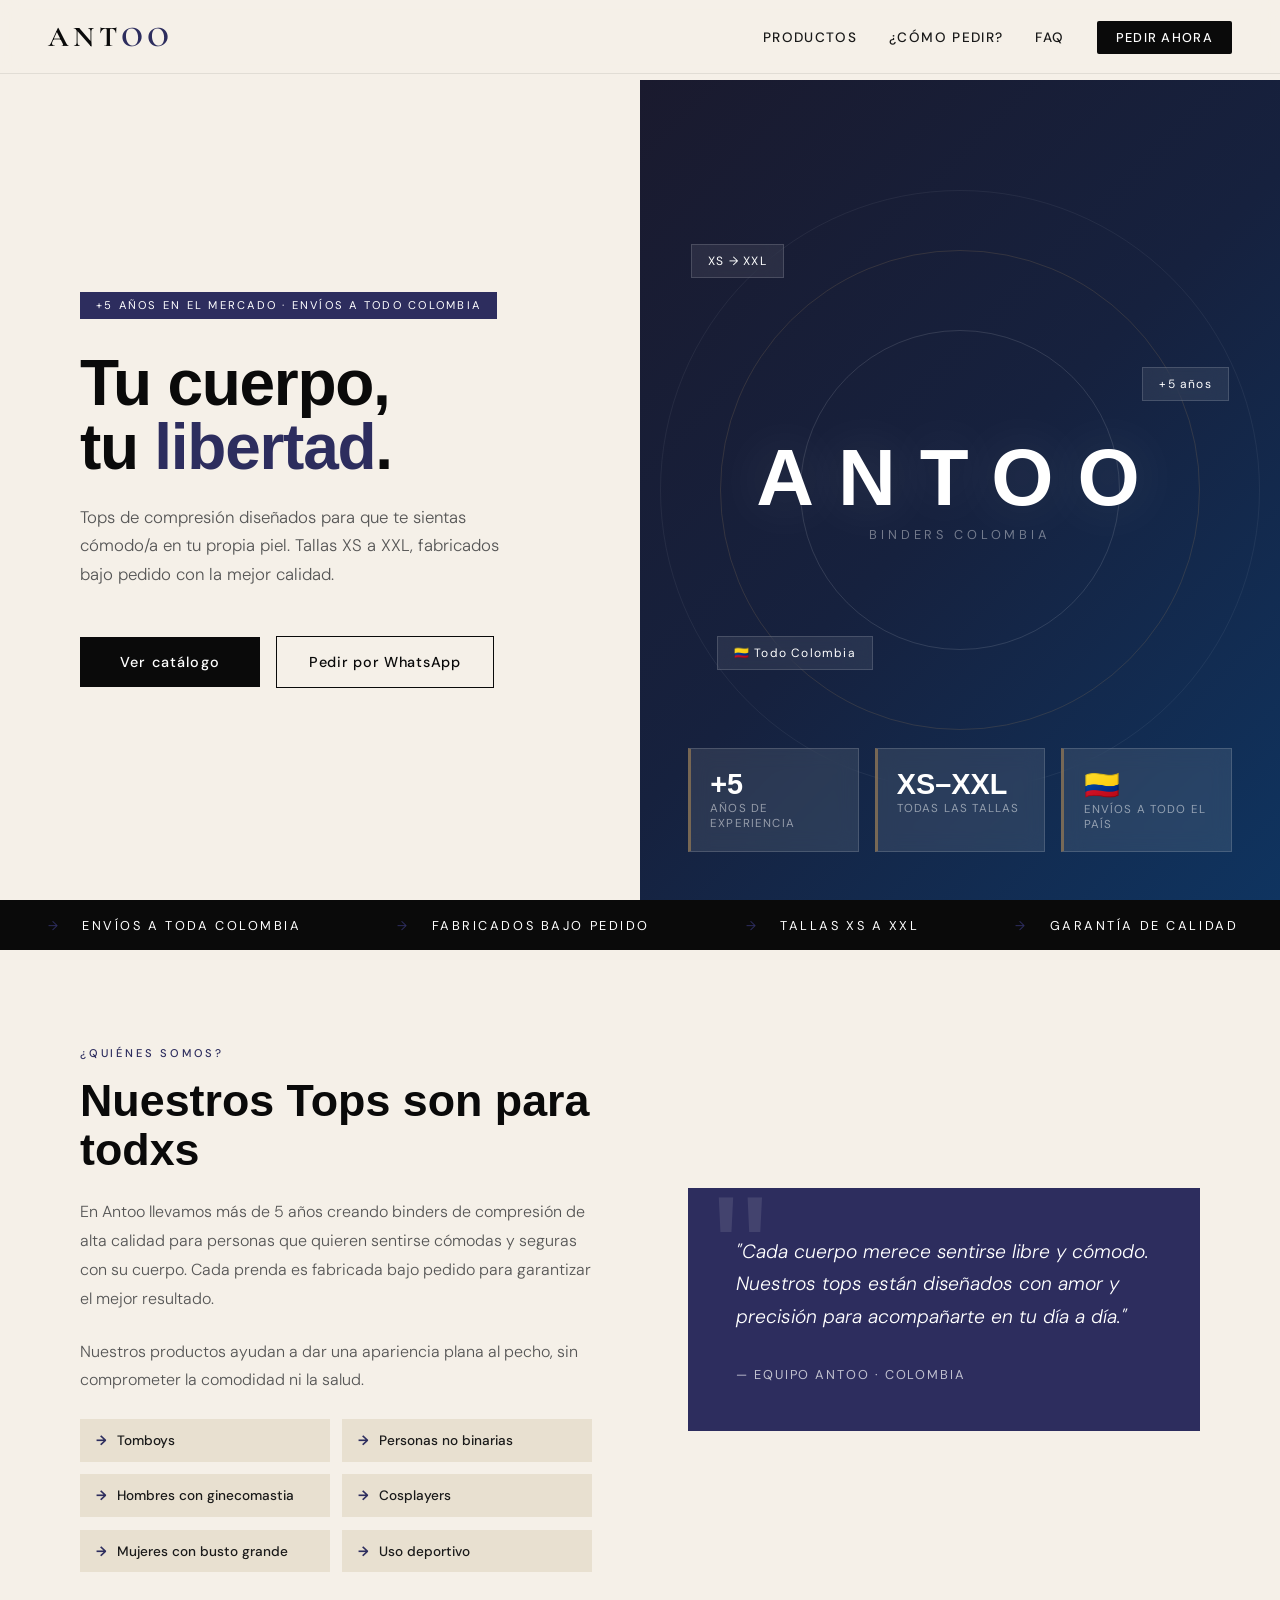
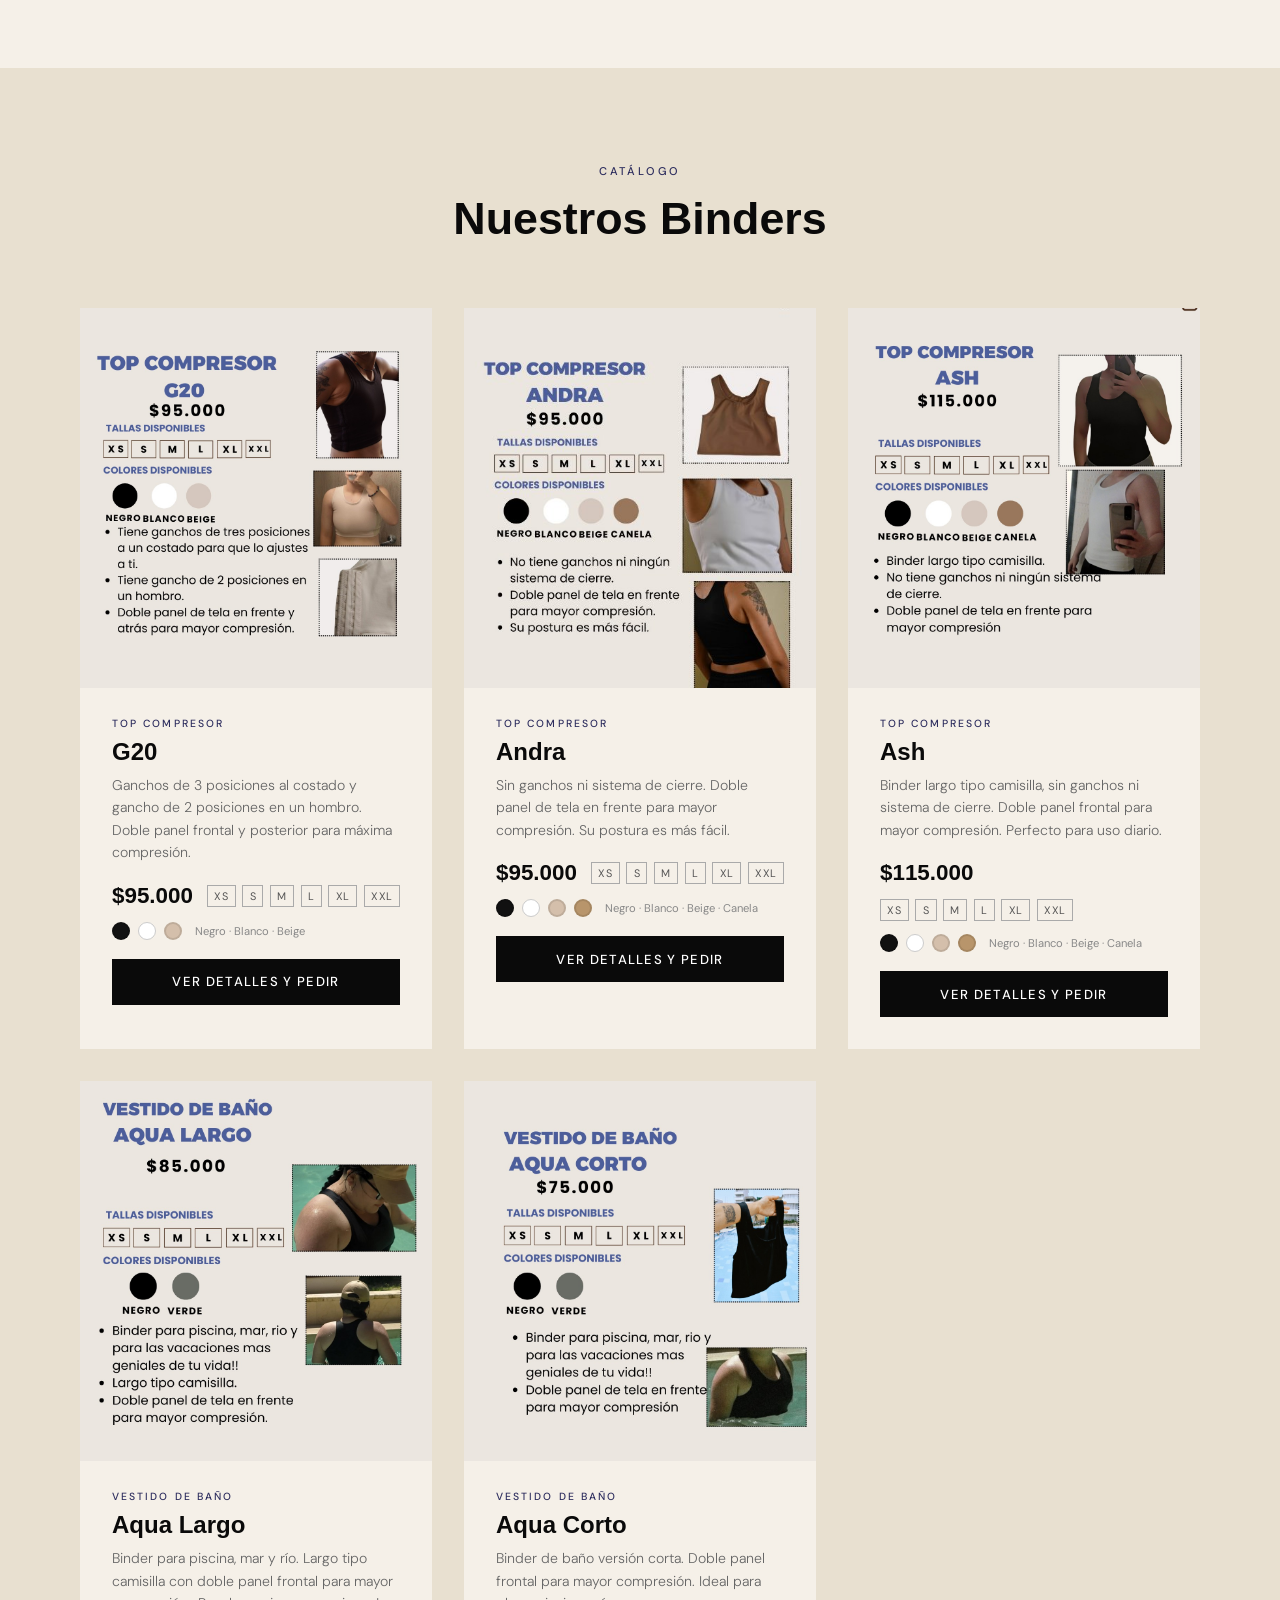
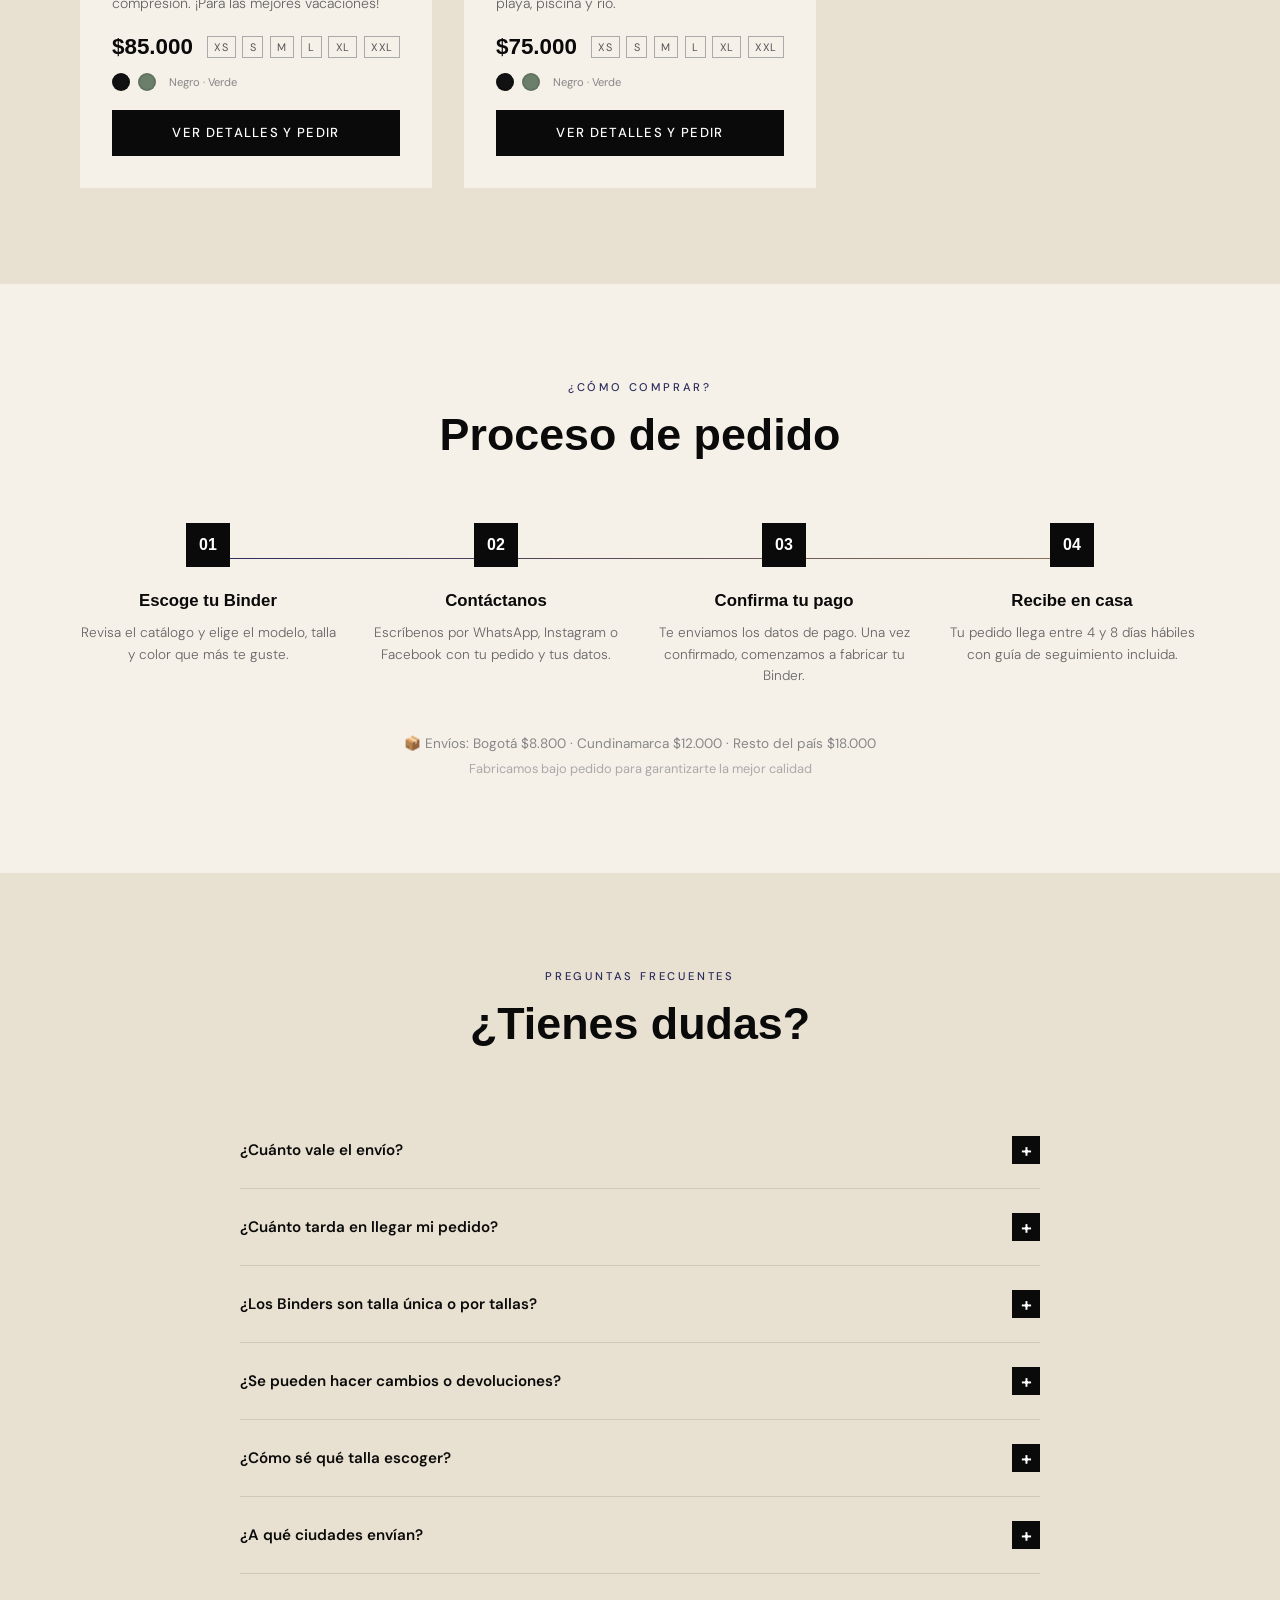
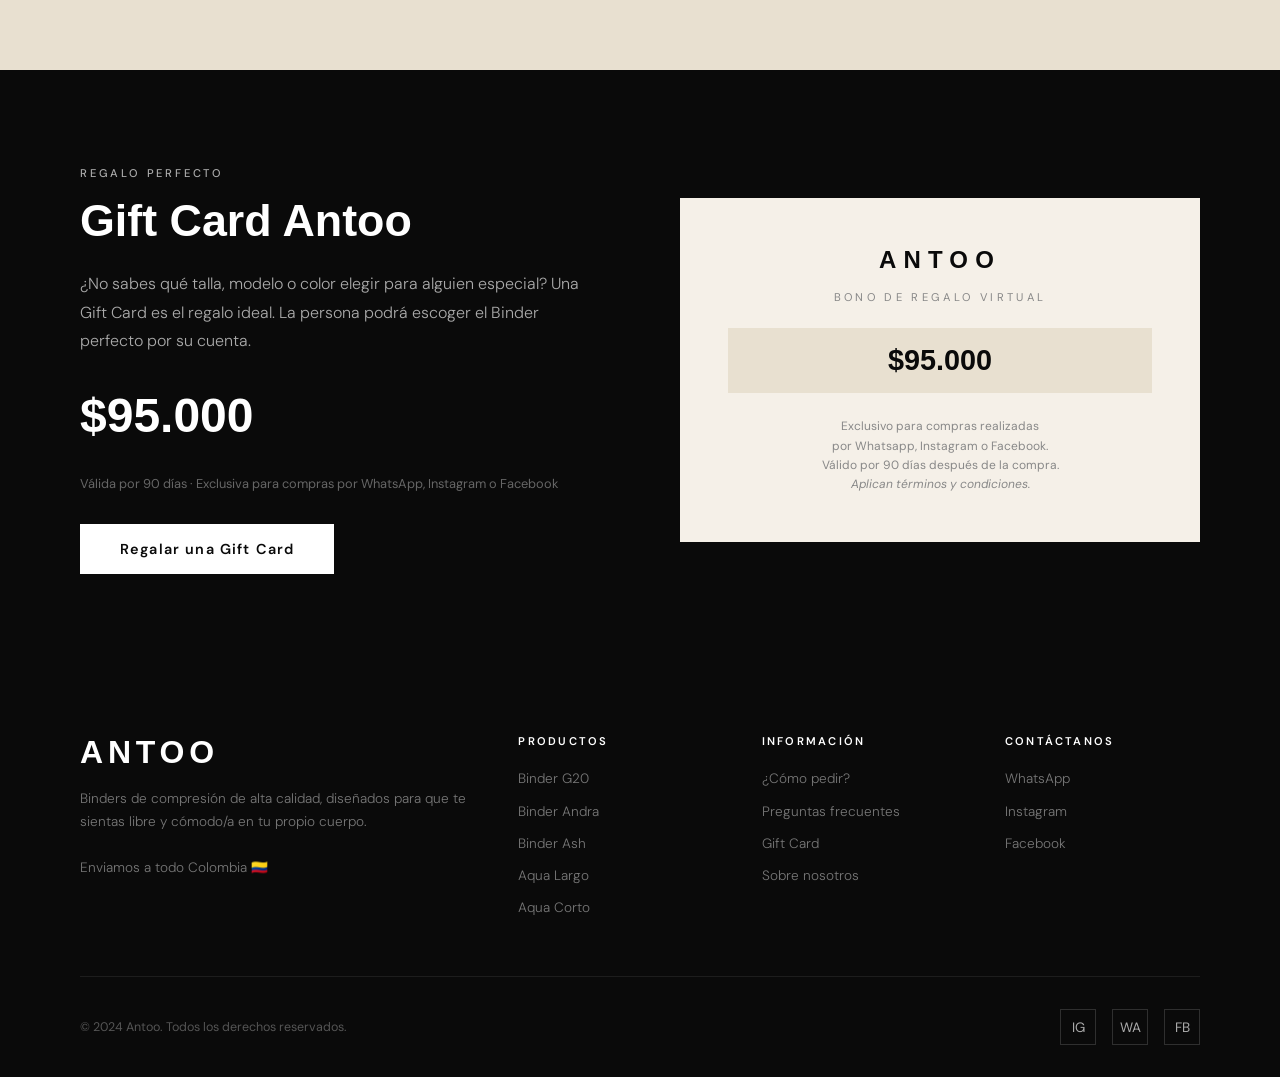
==== index.html @ a031db3e "Landing Antoo" ====
<!DOCTYPE html>
<html lang="es">
<head>
<meta charset="UTF-8">
<meta name="viewport" content="width=device-width, initial-scale=1.0">
<title>ANTOO — Binders Colombia</title>
<link href="https://fonts.googleapis.com/css2?family=Cormorant+Garamond:wght@400;600;700&family=DM+Sans:wght@300;400;500&display=swap" rel="stylesheet">
<style>
  :root {
    --black: #0a0a0a;
    --cream: #f5f0e8;
    --warm: #e8e0d0;
    --accent: #2d2d5e;
    --accent2: #8b7355;
    --white: #ffffff;
    --text: #1a1a1a;
  }
  * { margin: 0; padding: 0; box-sizing: border-box; }
  body {
    font-family: 'DM Sans', sans-serif;
    background: var(--cream);
    color: var(--text);
    overflow-x: hidden;
  }

  /* NAV */
  nav {
    position: fixed; top: 0; left: 0; right: 0;
    z-index: 100;
    display: flex; align-items: center; justify-content: space-between;
    padding: 1.2rem 3rem;
    background: rgba(245,240,232,0.92);
    backdrop-filter: blur(10px);
    border-bottom: 1px solid rgba(0,0,0,0.08);
  }
  .logo {
    font-family: 'Cormorant Garamond', serif;
    font-weight: 800;
    font-size: 1.8rem;
    letter-spacing: 0.15em;
    color: var(--black);
    text-decoration: none;
  }
  .logo span { color: var(--accent); }
  .nav-links { display: flex; gap: 2rem; list-style: none; }
  .nav-links a {
    font-size: 0.85rem;
    letter-spacing: 0.1em;
    text-transform: uppercase;
    color: var(--text);
    text-decoration: none;
    font-weight: 500;
    transition: color 0.2s;
  }
  .nav-links a:hover { color: var(--accent); }
  .nav-cta {
    background: var(--black);
    color: white !important;
    padding: 0.5rem 1.2rem;
    border-radius: 2px;
    font-size: 0.8rem !important;
    letter-spacing: 0.12em;
  }
  .nav-cta:hover { background: var(--accent) !important; color: white !important; }

  /* HERO */
  .hero {
    min-height: 100vh;
    display: grid;
    grid-template-columns: 1fr 1fr;
    padding-top: 80px;
    position: relative;
    overflow: hidden;
  }
  .hero-left {
    display: flex;
    flex-direction: column;
    justify-content: center;
    padding: 5rem 4rem 5rem 5rem;
  }
  .hero-badge {
    display: inline-block;
    background: var(--accent);
    color: white;
    font-size: 0.7rem;
    letter-spacing: 0.2em;
    text-transform: uppercase;
    padding: 0.4rem 1rem;
    margin-bottom: 2rem;
    width: fit-content;
  }
  .hero-title {
    font-family: 'Syne', sans-serif;
    font-size: clamp(3rem, 5vw, 5.5rem);
    font-weight: 800;
    line-height: 1;
    letter-spacing: -0.02em;
    margin-bottom: 1.5rem;
    color: var(--black);
  }
  .hero-title em { font-style: normal; color: var(--accent); }
  .hero-subtitle {
    font-size: 1.05rem;
    color: #555;
    line-height: 1.7;
    max-width: 420px;
    margin-bottom: 3rem;
    font-weight: 300;
  }
  .hero-actions { display: flex; gap: 1rem; align-items: center; flex-wrap: wrap; }
  .btn-primary {
    background: var(--black);
    color: white;
    padding: 1rem 2.5rem;
    font-family: 'DM Sans', sans-serif;
    font-size: 0.9rem;
    font-weight: 500;
    letter-spacing: 0.08em;
    border: none;
    cursor: pointer;
    text-decoration: none;
    display: inline-block;
    transition: background 0.25s, transform 0.15s;
  }
  .btn-primary:hover { background: var(--accent); transform: translateY(-2px); }
  .btn-outline {
    border: 1.5px solid var(--black);
    color: var(--black);
    padding: 1rem 2rem;
    font-size: 0.9rem;
    font-weight: 500;
    letter-spacing: 0.05em;
    text-decoration: none;
    display: inline-block;
    transition: all 0.25s;
  }
  .btn-outline:hover { background: var(--black); color: white; }








  /* TICKER */
  .ticker {
    background: var(--black);
    padding: 0.9rem 0;
    overflow: hidden;
    white-space: nowrap;
  }
  .ticker-track {
    display: inline-flex;
    animation: ticker 20s linear infinite;
  }
  .ticker-item {
    color: white;
    font-size: 0.8rem;
    letter-spacing: 0.2em;
    text-transform: uppercase;
    padding: 0 3rem;
  }
  .ticker-item span { color: var(--accent); margin-right: 1rem; }
  @keyframes ticker {
    from { transform: translateX(0); }
    to { transform: translateX(-50%); }
  }

  /* ABOUT */
  .about {
    padding: 6rem 5rem;
    display: grid;
    grid-template-columns: 1fr 1fr;
    gap: 6rem;
    align-items: center;
  }
  .section-label {
    font-size: 0.7rem;
    letter-spacing: 0.25em;
    text-transform: uppercase;
    color: var(--accent);
    margin-bottom: 1rem;
    font-weight: 500;
  }
  .section-title {
    font-family: 'Syne', sans-serif;
    font-size: clamp(2rem, 3.5vw, 3rem);
    font-weight: 800;
    line-height: 1.1;
    margin-bottom: 1.5rem;
    color: var(--black);
  }
  .about-text {
    font-size: 1rem;
    color: #555;
    line-height: 1.8;
    margin-bottom: 1.5rem;
    font-weight: 300;
  }
  .audience-grid {
    display: grid;
    grid-template-columns: 1fr 1fr;
    gap: 0.8rem;
  }
  .audience-tag {
    display: flex;
    align-items: center;
    gap: 0.6rem;
    padding: 0.8rem 1rem;
    background: var(--warm);
    font-size: 0.85rem;
    color: var(--text);
    font-weight: 500;
  }
  .audience-tag::before {
    content: '→';
    color: var(--accent);
    font-weight: 700;
  }
  .about-visual {
    position: relative;
  }
  .about-card {
    background: var(--accent);
    color: white;
    padding: 3rem;
    position: relative;
    overflow: hidden;
  }
  .about-card::before {
    content: '"';
    position: absolute;
    top: -1rem;
    left: 1.5rem;
    font-family: 'Syne', sans-serif;
    font-size: 10rem;
    opacity: 0.1;
    line-height: 1;
  }
  .about-card p {
    font-size: 1.2rem;
    line-height: 1.7;
    font-weight: 300;
    font-style: italic;
    position: relative;
    z-index: 1;
  }
  .about-card .card-footer {
    margin-top: 2rem;
    font-size: 0.8rem;
    letter-spacing: 0.15em;
    text-transform: uppercase;
    opacity: 0.7;
    font-style: normal;
  }

  /* PRODUCTS */
  .products {
    padding: 6rem 5rem;
    background: var(--warm);
  }
  .products-header {
    text-align: center;
    margin-bottom: 4rem;
  }
  .products-grid {
    display: grid;
    grid-template-columns: repeat(auto-fit, minmax(320px, 1fr));
    gap: 2rem;
  }
  .product-card {
    background: var(--cream);
    position: relative;
    overflow: hidden;
    transition: transform 0.3s, box-shadow 0.3s;
    cursor: pointer;
  }
  .product-card:hover {
    transform: translateY(-6px);
    box-shadow: 0 20px 40px rgba(0,0,0,0.12);
  }
  .product-img-wrap {
    height: 380px;
    overflow: hidden;
    background: #e8e0d0;
  }
  .product-img-wrap img {
    width: 100%;
    height: 100%;
    object-fit: cover;
    transition: transform 0.5s;
  }
  .product-card:hover .product-img-wrap img { transform: scale(1.05); }
  .product-info { padding: 1.8rem 2rem 2rem; }
  .product-tag {
    font-size: 0.65rem;
    letter-spacing: 0.2em;
    text-transform: uppercase;
    color: var(--accent);
    font-weight: 500;
    margin-bottom: 0.5rem;
  }
  .product-name {
    font-family: 'Syne', sans-serif;
    font-size: 1.5rem;
    font-weight: 800;
    color: var(--black);
    margin-bottom: 0.5rem;
  }
  .product-desc {
    font-size: 0.88rem;
    color: #666;
    line-height: 1.6;
    margin-bottom: 1.2rem;
    font-weight: 300;
  }
  .product-footer {
    display: flex;
    align-items: center;
    justify-content: space-between;
    flex-wrap: wrap;
    gap: 0.8rem;
  }
  .product-price {
    font-family: 'Syne', sans-serif;
    font-size: 1.4rem;
    font-weight: 700;
    color: var(--black);
  }
  .product-sizes { display: flex; gap: 0.4rem; flex-wrap: wrap; }
  .size-chip {
    font-size: 0.68rem;
    border: 1px solid #aaa;
    padding: 0.2rem 0.4rem;
    color: #555;
    letter-spacing: 0.05em;
  }
  .product-colors { display: flex; gap: 0.5rem; margin-top: 0.8rem; align-items: center; }
  .color-dot {
    width: 18px;
    height: 18px;
    border-radius: 50%;
    border: 2px solid rgba(0,0,0,0.1);
  }
  .color-label { font-size: 0.7rem; color: #888; margin-left: 0.3rem; }
  .product-cta {
    width: 100%;
    margin-top: 1.2rem;
    background: var(--black);
    color: white;
    padding: 0.9rem;
    font-size: 0.82rem;
    letter-spacing: 0.1em;
    text-transform: uppercase;
    border: none;
    cursor: pointer;
    font-family: 'DM Sans', sans-serif;
    text-align: center;
    text-decoration: none;
    display: block;
    transition: background 0.2s;
    font-weight: 500;
  }
  .product-cta:hover { background: var(--accent); }

  /* MODAL */
  .modal-overlay {
    display: none;
    position: fixed; inset: 0;
    background: rgba(0,0,0,0.6);
    z-index: 200;
    align-items: center;
    justify-content: center;
    padding: 2rem;
  }
  .modal-overlay.active { display: flex; }
  .modal {
    background: var(--cream);
    max-width: 600px;
    width: 100%;
    max-height: 90vh;
    overflow-y: auto;
    position: relative;
    animation: modalIn 0.3s ease;
  }
  @keyframes modalIn {
    from { transform: translateY(30px); opacity: 0; }
    to { transform: translateY(0); opacity: 1; }
  }
  .modal-close {
    position: absolute; top: 1.2rem; right: 1.5rem;
    font-size: 1.5rem; cursor: pointer;
    color: #888; background: none; border: none;
    z-index: 10;
  }
  .modal-img { width: 100%; height: 320px; object-fit: cover; }
  .modal-body { padding: 2rem 2.5rem 2.5rem; }
  .modal-title { font-family: 'Syne', sans-serif; font-size: 2rem; font-weight: 800; margin-bottom: 0.3rem; }
  .modal-price { font-family: 'Syne', sans-serif; font-size: 1.6rem; font-weight: 700; color: var(--accent); margin-bottom: 1.5rem; }
  .modal-features { list-style: none; margin-bottom: 1.5rem; }
  .modal-features li { padding: 0.5rem 0; border-bottom: 1px solid rgba(0,0,0,0.06); font-size: 0.92rem; color: #555; display: flex; gap: 0.5rem; }
  .modal-features li::before { content: '✓'; color: var(--accent); font-weight: 700; }
  .modal-section-label { font-size: 0.7rem; letter-spacing: 0.2em; text-transform: uppercase; color: #888; margin-bottom: 0.8rem; margin-top: 1.5rem; font-weight: 500; }
  .modal-sizes { display: flex; gap: 0.5rem; flex-wrap: wrap; margin-bottom: 1rem; }
  .modal-size {
    border: 1.5px solid #ccc;
    padding: 0.5rem 0.8rem;
    font-size: 0.8rem;
    cursor: pointer;
    transition: all 0.15s;
    font-weight: 500;
  }
  .modal-size.selected { border-color: var(--black); background: var(--black); color: white; }
  .modal-colors-wrap { display: flex; gap: 0.8rem; flex-wrap: wrap; margin-bottom: 1.5rem; }
  .modal-color {
    display: flex; align-items: center; gap: 0.5rem;
    border: 1.5px solid transparent;
    padding: 0.4rem 0.8rem 0.4rem 0.4rem;
    cursor: pointer;
    font-size: 0.8rem;
    font-weight: 500;
    transition: border-color 0.15s;
  }
  .modal-color.selected { border-color: var(--black); }
  .modal-color-dot { width: 20px; height: 20px; border-radius: 50%; border: 1px solid rgba(0,0,0,0.15); }
  .whatsapp-btn {
    display: flex;
    align-items: center;
    justify-content: center;
    gap: 0.8rem;
    width: 100%;
    background: #25D366;
    color: white;
    padding: 1rem;
    font-size: 0.95rem;
    font-weight: 600;
    letter-spacing: 0.05em;
    border: none;
    cursor: pointer;
    text-decoration: none;
    transition: background 0.2s, transform 0.15s;
    margin-top: 1rem;
  }
  .whatsapp-btn:hover { background: #128C7E; transform: translateY(-2px); }
  .whatsapp-icon { width: 22px; height: 22px; fill: white; }

  /* HOW IT WORKS */
  .how {
    padding: 6rem 5rem;
  }
  .how-header { text-align: center; margin-bottom: 4rem; }
  .steps-grid {
    display: grid;
    grid-template-columns: repeat(4, 1fr);
    gap: 2rem;
    position: relative;
  }
  .steps-grid::before {
    content: '';
    position: absolute;
    top: 2.2rem;
    left: 12%;
    right: 12%;
    height: 1px;
    background: linear-gradient(to right, var(--accent), var(--accent2));
    z-index: 0;
  }
  .step {
    text-align: center;
    position: relative;
    z-index: 1;
  }
  .step-num {
    width: 44px;
    height: 44px;
    background: var(--black);
    color: white;
    font-family: 'Syne', sans-serif;
    font-weight: 800;
    font-size: 1rem;
    display: flex;
    align-items: center;
    justify-content: center;
    margin: 0 auto 1.5rem;
  }
  .step-title {
    font-family: 'Syne', sans-serif;
    font-size: 1.05rem;
    font-weight: 700;
    margin-bottom: 0.7rem;
    color: var(--black);
  }
  .step-desc { font-size: 0.85rem; color: #666; line-height: 1.6; font-weight: 300; }

  /* FAQ */
  .faq {
    padding: 6rem 5rem;
    background: var(--warm);
  }
  .faq-header { text-align: center; margin-bottom: 4rem; }
  .faq-grid { max-width: 800px; margin: 0 auto; }
  .faq-item {
    border-bottom: 1px solid rgba(0,0,0,0.1);
    overflow: hidden;
  }
  .faq-question {
    display: flex;
    justify-content: space-between;
    align-items: center;
    padding: 1.5rem 0;
    cursor: pointer;
    font-weight: 600;
    font-size: 0.95rem;
    color: var(--black);
    gap: 1rem;
    user-select: none;
  }
  .faq-icon {
    width: 28px;
    height: 28px;
    background: var(--black);
    color: white;
    display: flex;
    align-items: center;
    justify-content: center;
    font-size: 1.2rem;
    flex-shrink: 0;
    transition: background 0.2s;
    line-height: 1;
  }
  .faq-item.open .faq-icon { background: var(--accent); }
  .faq-answer {
    font-size: 0.88rem;
    color: #666;
    line-height: 1.8;
    max-height: 0;
    overflow: hidden;
    transition: max-height 0.4s ease, padding 0.3s;
    font-weight: 300;
  }
  .faq-item.open .faq-answer { max-height: 300px; padding-bottom: 1.5rem; }

  /* GIFT CARD */
  .giftcard {
    padding: 6rem 5rem;
    display: grid;
    grid-template-columns: 1fr 1fr;
    gap: 5rem;
    align-items: center;
    background: var(--black);
    color: white;
  }
  .giftcard .section-label { color: #aaa; }
  .giftcard .section-title { color: white; }
  .giftcard-text { font-size: 1rem; color: #aaa; line-height: 1.8; margin-bottom: 2rem; font-weight: 300; }
  .giftcard-price {
    font-family: 'Syne', sans-serif;
    font-size: 3rem;
    font-weight: 800;
    color: white;
    margin-bottom: 2rem;
  }
  .btn-light {
    display: inline-block;
    background: white;
    color: var(--black);
    padding: 1rem 2.5rem;
    font-size: 0.9rem;
    font-weight: 600;
    letter-spacing: 0.08em;
    text-decoration: none;
    transition: background 0.2s, color 0.2s;
  }
  .btn-light:hover { background: var(--accent); color: white; }
  .giftcard-card-visual {
    background: var(--cream);
    padding: 3rem;
    text-align: center;
    position: relative;
  }
  .giftcard-logo {
    font-family: 'Syne', sans-serif;
    font-size: 1.5rem;
    font-weight: 800;
    letter-spacing: 0.3em;
    color: var(--black);
    margin-bottom: 1rem;
  }
  .giftcard-title { font-size: 0.7rem; letter-spacing: 0.3em; text-transform: uppercase; color: #888; margin-bottom: 1.5rem; }
  .giftcard-amount {
    background: var(--warm);
    padding: 1rem;
    font-family: 'Syne', sans-serif;
    font-size: 1.8rem;
    font-weight: 700;
    color: var(--black);
    margin-bottom: 1.5rem;
  }
  .giftcard-note { font-size: 0.75rem; color: #888; line-height: 1.6; }

  /* FOOTER */
  footer {
    background: var(--black);
    color: #aaa;
    padding: 4rem 5rem 2rem;
  }
  .footer-grid {
    display: grid;
    grid-template-columns: 2fr 1fr 1fr 1fr;
    gap: 3rem;
    margin-bottom: 3rem;
  }
  .footer-logo {
    font-family: 'Syne', sans-serif;
    font-size: 2rem;
    font-weight: 800;
    letter-spacing: 0.15em;
    color: white;
    margin-bottom: 1rem;
    display: block;
  }
  .footer-tagline { font-size: 0.85rem; color: #777; line-height: 1.7; font-weight: 300; }
  .footer-col-title {
    font-size: 0.7rem;
    letter-spacing: 0.2em;
    text-transform: uppercase;
    color: white;
    margin-bottom: 1.2rem;
    font-weight: 600;
  }
  .footer-links { list-style: none; }
  .footer-links li { margin-bottom: 0.7rem; }
  .footer-links a { color: #777; text-decoration: none; font-size: 0.85rem; transition: color 0.2s; font-weight: 300; }
  .footer-links a:hover { color: white; }
  .footer-bottom {
    border-top: 1px solid rgba(255,255,255,0.08);
    padding-top: 2rem;
    display: flex;
    justify-content: space-between;
    align-items: center;
    flex-wrap: wrap;
    gap: 1rem;
  }
  .footer-bottom p { font-size: 0.78rem; color: #555; }
  .social-links { display: flex; gap: 1rem; }
  .social-links a {
    width: 36px; height: 36px;
    border: 1px solid rgba(255,255,255,0.15);
    display: flex; align-items: center; justify-content: center;
    color: #aaa;
    text-decoration: none;
    font-size: 0.85rem;
    transition: all 0.2s;
  }
  .social-links a:hover { border-color: white; color: white; }

  /* SCROLL ANIMATIONS */
  .fade-up {
    opacity: 0;
    transform: translateY(30px);
    transition: opacity 0.6s ease, transform 0.6s ease;
  }
  .fade-up.visible { opacity: 1; transform: translateY(0); }

  /* RESPONSIVE */
  @media (max-width: 900px) {
    nav { padding: 1rem 1.5rem; }
    .nav-links { display: none; }
    .hero { grid-template-columns: 1fr; min-height: auto; }
    .hero-left { padding: 6rem 2rem 3rem; }
    .hero-right { height: 50vh; }
    .about, .giftcard { grid-template-columns: 1fr; padding: 4rem 2rem; gap: 3rem; }
    .products { padding: 4rem 2rem; }
    .products-grid { grid-template-columns: 1fr; }
    .how { padding: 4rem 2rem; }
    .steps-grid { grid-template-columns: 1fr 1fr; }
    .steps-grid::before { display: none; }
    .faq { padding: 4rem 2rem; }
    .footer-grid { grid-template-columns: 1fr 1fr; }
  }

  /* HERO ABSTRACT */
  .hero-right {
    position: relative;
    background: linear-gradient(135deg, #1a1a2e 0%, #16213e 50%, #0f3460 100%);
    overflow: hidden;
    display: flex;
    flex-direction: column;
    justify-content: center;
    align-items: center;
  }
  .hero-abstract {
    position: relative;
    width: 100%;
    height: 100%;
    min-height: 500px;
    display: flex;
    align-items: center;
    justify-content: center;
  }
  .abstract-ring {
    position: absolute;
    border-radius: 50%;
    border: 1px solid rgba(255,255,255,0.12);
    animation: rotate 20s linear infinite;
  }
  .ring-1 { width: 320px; height: 320px; animation-duration: 25s; }
  .ring-2 { width: 480px; height: 480px; animation-duration: 35s; animation-direction: reverse; border-color: rgba(139,115,85,0.25); }
  .ring-3 { width: 600px; height: 600px; animation-duration: 50s; border-color: rgba(255,255,255,0.06); }
  @keyframes rotate {
    from { transform: rotate(0deg); }
    to { transform: rotate(360deg); }
  }
  .abstract-center {
    position: relative;
    z-index: 2;
    text-align: center;
  }
  .abstract-label {
    font-family: 'Syne', sans-serif;
    font-size: 5rem;
    font-weight: 800;
    letter-spacing: 0.3em;
    color: white;
    line-height: 1;
    text-shadow: 0 0 60px rgba(255,255,255,0.15);
  }
  .abstract-sub {
    font-size: 0.8rem;
    letter-spacing: 0.3em;
    text-transform: uppercase;
    color: rgba(255,255,255,0.4);
    margin-top: 0.5rem;
  }
  .floating-tag {
    position: absolute;
    background: rgba(255,255,255,0.08);
    backdrop-filter: blur(10px);
    border: 1px solid rgba(255,255,255,0.15);
    color: white;
    font-size: 0.75rem;
    letter-spacing: 0.1em;
    padding: 0.5rem 1rem;
    z-index: 3;
    animation: float 4s ease-in-out infinite;
  }
  .tag-1 { top: 20%; left: 8%; animation-delay: 0s; }
  .tag-2 { top: 35%; right: 8%; animation-delay: 1.5s; }
  .tag-3 { bottom: 28%; left: 12%; animation-delay: 0.8s; }
  @keyframes float {
    0%, 100% { transform: translateY(0px); }
    50% { transform: translateY(-8px); }
  }
  .hero-stats {
    position: absolute;
    bottom: 3rem;
    left: 3rem;
    right: 3rem;
    display: grid;
    grid-template-columns: repeat(3, 1fr);
    gap: 1rem;
    z-index: 4;
  }
  .stat-card {
    background: rgba(245,240,232,0.1);
    backdrop-filter: blur(10px);
    border: 1px solid rgba(255,255,255,0.15);
    padding: 1.2rem;
    border-left: 3px solid rgba(139,115,85,0.8);
  }
  .stat-num {
    font-family: 'Syne', sans-serif;
    font-size: 1.8rem;
    font-weight: 800;
    color: white;
  }
  .stat-label { font-size: 0.72rem; color: rgba(255,255,255,0.5); text-transform: uppercase; letter-spacing: 0.1em; }

</style>
</head>
<body>

<!-- NAV -->
<nav>
  <a href="#" class="logo">ANT<span>OO</span></a>
  <ul class="nav-links">
    <li><a href="#productos">Productos</a></li>
    <li><a href="#como-funciona">¿Cómo pedir?</a></li>
    <li><a href="#faq">FAQ</a></li>
    <li><a href="https://wa.me/573222254618" class="nav-cta">Pedir ahora</a></li>
  </ul>
</nav>

<!-- HERO -->
<section class="hero">
  <div class="hero-left">
    <span class="hero-badge">+5 años en el mercado · Envíos a todo Colombia</span>
    <h1 class="hero-title">Tu cuerpo,<br>tu <em>libertad</em>.</h1>
    <p class="hero-subtitle">Tops de compresión diseñados para que te sientas cómodo/a en tu propia piel. Tallas XS a XXL, fabricados bajo pedido con la mejor calidad.</p>
    <div class="hero-actions">
      <a href="#productos" class="btn-primary">Ver catálogo</a>
      <a href="https://wa.me/573222254618?text=Hola!%20Quiero%20pedir%20un%20Binder%20Antoo" class="btn-outline">Pedir por WhatsApp</a>
    </div>
  </div>
  <div class="hero-right">
    <div class="hero-abstract">
      <div class="abstract-ring ring-1"></div>
      <div class="abstract-ring ring-2"></div>
      <div class="abstract-ring ring-3"></div>
      <div class="abstract-center">
        <div class="abstract-label">ANTOO</div>
        <div class="abstract-sub">Binders Colombia</div>
      </div>
      <div class="floating-tag tag-1">XS → XXL</div>
      <div class="floating-tag tag-2">+5 años</div>
      <div class="floating-tag tag-3">🇨🇴 Todo Colombia</div>
    </div>
    <div class="hero-stats">
      <div class="stat-card">
        <div class="stat-num">+5</div>
        <div class="stat-label">Años de experiencia</div>
      </div>
      <div class="stat-card">
        <div class="stat-num">XS–XXL</div>
        <div class="stat-label">Todas las tallas</div>
      </div>
      <div class="stat-card">
        <div class="stat-num">🇨🇴</div>
        <div class="stat-label">Envíos a todo el país</div>
      </div>
    </div>
  </div>
</section>

<!-- TICKER -->
<div class="ticker">
  <div class="ticker-track">
    <span class="ticker-item"><span>→</span> ENVÍOS A TODA COLOMBIA</span>
    <span class="ticker-item"><span>→</span> FABRICADOS BAJO PEDIDO</span>
    <span class="ticker-item"><span>→</span> TALLAS XS A XXL</span>
    <span class="ticker-item"><span>→</span> GARANTÍA DE CALIDAD</span>
    <span class="ticker-item"><span>→</span> +5 AÑOS EN EL MERCADO</span>
    <span class="ticker-item"><span>→</span> ENTREGA 4-8 DÍAS HÁBILES</span>
    <span class="ticker-item"><span>→</span> ENVÍOS A TODA COLOMBIA</span>
    <span class="ticker-item"><span>→</span> FABRICADOS BAJO PEDIDO</span>
    <span class="ticker-item"><span>→</span> TALLAS XS A XXL</span>
    <span class="ticker-item"><span>→</span> GARANTÍA DE CALIDAD</span>
    <span class="ticker-item"><span>→</span> +5 AÑOS EN EL MERCADO</span>
    <span class="ticker-item"><span>→</span> ENTREGA 4-8 DÍAS HÁBILES</span>
  </div>
</div>

<!-- ABOUT -->
<section class="about" id="nosotros">
  <div class="fade-up">
    <p class="section-label">¿Quiénes somos?</p>
    <h2 class="section-title">Nuestros Tops son para todxs</h2>
    <p class="about-text">En Antoo llevamos más de 5 años creando binders de compresión de alta calidad para personas que quieren sentirse cómodas y seguras con su cuerpo. Cada prenda es fabricada bajo pedido para garantizar el mejor resultado.</p>
    <p class="about-text">Nuestros productos ayudan a dar una apariencia plana al pecho, sin comprometer la comodidad ni la salud.</p>
    <div class="audience-grid">
      <div class="audience-tag">Tomboys</div>
      <div class="audience-tag">Personas no binarias</div>
      <div class="audience-tag">Hombres con ginecomastia</div>
      <div class="audience-tag">Cosplayers</div>
      <div class="audience-tag">Mujeres con busto grande</div>
      <div class="audience-tag">Uso deportivo</div>
    </div>
  </div>
  <div class="about-visual fade-up">
    <div class="about-card">
      <p>"Cada cuerpo merece sentirse libre y cómodo. Nuestros tops están diseñados con amor y precisión para acompañarte en tu día a día."</p>
      <div class="card-footer">— Equipo Antoo · Colombia</div>
    </div>
  </div>
</section>

<!-- PRODUCTS -->
<section class="products" id="productos">
  <div class="products-header fade-up">
    <p class="section-label">Catálogo</p>
    <h2 class="section-title">Nuestros Binders</h2>
  </div>
  <div class="products-grid">

    <!-- G20 -->
    <div class="product-card fade-up" onclick="openModal('g20')">
      <div class="product-img-wrap">
        <img src="[data-uri]" alt="Binder G20">
      </div>
      <div class="product-info">
        <p class="product-tag">Top Compresor</p>
        <h3 class="product-name">G20</h3>
        <p class="product-desc">Ganchos de 3 posiciones al costado y gancho de 2 posiciones en un hombro. Doble panel frontal y posterior para máxima compresión.</p>
        <div class="product-footer">
          <span class="product-price">$95.000</span>
          <div class="product-sizes">
            <span class="size-chip">XS</span><span class="size-chip">S</span><span class="size-chip">M</span><span class="size-chip">L</span><span class="size-chip">XL</span><span class="size-chip">XXL</span>
          </div>
        </div>
        <div class="product-colors">
          <span class="color-dot" style="background:#111;"></span>
          <span class="color-dot" style="background:#fff; border:1px solid #ccc;"></span>
          <span class="color-dot" style="background:#d4bfab;"></span>
          <span class="color-label">Negro · Blanco · Beige</span>
        </div>
        <a class="product-cta">Ver detalles y pedir</a>
      </div>
    </div>

    <!-- ANDRA -->
    <div class="product-card fade-up" onclick="openModal('andra')">
      <div class="product-img-wrap">
        <img src="[data-uri]" alt="Binder Andra">
      </div>
      <div class="product-info">
        <p class="product-tag">Top Compresor</p>
        <h3 class="product-name">Andra</h3>
        <p class="product-desc">Sin ganchos ni sistema de cierre. Doble panel de tela en frente para mayor compresión. Su postura es más fácil.</p>
        <div class="product-footer">
          <span class="product-price">$95.000</span>
          <div class="product-sizes">
            <span class="size-chip">XS</span><span class="size-chip">S</span><span class="size-chip">M</span><span class="size-chip">L</span><span class="size-chip">XL</span><span class="size-chip">XXL</span>
          </div>
        </div>
        <div class="product-colors">
          <span class="color-dot" style="background:#111;"></span>
          <span class="color-dot" style="background:#fff; border:1px solid #ccc;"></span>
          <span class="color-dot" style="background:#d4bfab;"></span>
          <span class="color-dot" style="background:#b8956b;"></span>
          <span class="color-label">Negro · Blanco · Beige · Canela</span>
        </div>
        <a class="product-cta">Ver detalles y pedir</a>
      </div>
    </div>

    <!-- ASH -->
    <div class="product-card fade-up" onclick="openModal('ash')">
      <div class="product-img-wrap">
        <img src="[data-uri]" alt="Binder Ash">
      </div>
      <div class="product-info">
        <p class="product-tag">Top Compresor</p>
        <h3 class="product-name">Ash</h3>
        <p class="product-desc">Binder largo tipo camisilla, sin ganchos ni sistema de cierre. Doble panel frontal para mayor compresión. Perfecto para uso diario.</p>
        <div class="product-footer">
          <span class="product-price">$115.000</span>
          <div class="product-sizes">
            <span class="size-chip">XS</span><span class="size-chip">S</span><span class="size-chip">M</span><span class="size-chip">L</span><span class="size-chip">XL</span><span class="size-chip">XXL</span>
          </div>
        </div>
        <div class="product-colors">
          <span class="color-dot" style="background:#111;"></span>
          <span class="color-dot" style="background:#fff; border:1px solid #ccc;"></span>
          <span class="color-dot" style="background:#d4bfab;"></span>
          <span class="color-dot" style="background:#b8956b;"></span>
          <span class="color-label">Negro · Blanco · Beige · Canela</span>
        </div>
        <a class="product-cta">Ver detalles y pedir</a>
      </div>
    </div>

    <!-- AQUA LARGO -->
    <div class="product-card fade-up" onclick="openModal('aqua_largo')">
      <div class="product-img-wrap">
        <img src="[data-uri]" alt="Vestido de Baño Aqua Largo">
      </div>
      <div class="product-info">
        <p class="product-tag">Vestido de Baño</p>
        <h3 class="product-name">Aqua Largo</h3>
        <p class="product-desc">Binder para piscina, mar y río. Largo tipo camisilla con doble panel frontal para mayor compresión. ¡Para las mejores vacaciones!</p>
        <div class="product-footer">
          <span class="product-price">$85.000</span>
          <div class="product-sizes">
            <span class="size-chip">XS</span><span class="size-chip">S</span><span class="size-chip">M</span><span class="size-chip">L</span><span class="size-chip">XL</span><span class="size-chip">XXL</span>
          </div>
        </div>
        <div class="product-colors">
          <span class="color-dot" style="background:#111;"></span>
          <span class="color-dot" style="background:#6b7f6b;"></span>
          <span class="color-label">Negro · Verde</span>
        </div>
        <a class="product-cta">Ver detalles y pedir</a>
      </div>
    </div>

    <!-- AQUA CORTO -->
    <div class="product-card fade-up" onclick="openModal('aqua_corto')">
      <div class="product-img-wrap">
        <img src="[data-uri]" alt="Vestido de Baño Aqua Corto">
      </div>
      <div class="product-info">
        <p class="product-tag">Vestido de Baño</p>
        <h3 class="product-name">Aqua Corto</h3>
        <p class="product-desc">Binder de baño versión corta. Doble panel frontal para mayor compresión. Ideal para playa, piscina y río.</p>
        <div class="product-footer">
          <span class="product-price">$75.000</span>
          <div class="product-sizes">
            <span class="size-chip">XS</span><span class="size-chip">S</span><span class="size-chip">M</span><span class="size-chip">L</span><span class="size-chip">XL</span><span class="size-chip">XXL</span>
          </div>
        </div>
        <div class="product-colors">
          <span class="color-dot" style="background:#111;"></span>
          <span class="color-dot" style="background:#6b7f6b;"></span>
          <span class="color-label">Negro · Verde</span>
        </div>
        <a class="product-cta">Ver detalles y pedir</a>
      </div>
    </div>

  </div>
</section>

<!-- HOW IT WORKS -->
<section class="how" id="como-funciona">
  <div class="how-header fade-up">
    <p class="section-label">¿Cómo comprar?</p>
    <h2 class="section-title">Proceso de pedido</h2>
  </div>
  <div class="steps-grid">
    <div class="step fade-up">
      <div class="step-num">01</div>
      <h3 class="step-title">Escoge tu Binder</h3>
      <p class="step-desc">Revisa el catálogo y elige el modelo, talla y color que más te guste.</p>
    </div>
    <div class="step fade-up">
      <div class="step-num">02</div>
      <h3 class="step-title">Contáctanos</h3>
      <p class="step-desc">Escríbenos por WhatsApp, Instagram o Facebook con tu pedido y tus datos.</p>
    </div>
    <div class="step fade-up">
      <div class="step-num">03</div>
      <h3 class="step-title">Confirma tu pago</h3>
      <p class="step-desc">Te enviamos los datos de pago. Una vez confirmado, comenzamos a fabricar tu Binder.</p>
    </div>
    <div class="step fade-up">
      <div class="step-num">04</div>
      <h3 class="step-title">Recibe en casa</h3>
      <p class="step-desc">Tu pedido llega entre 4 y 8 días hábiles con guía de seguimiento incluida.</p>
    </div>
  </div>
  <div style="text-align:center; margin-top:3rem;">
    <p style="font-size:0.85rem; color:#888; margin-bottom:0.5rem;">📦 Envíos: Bogotá $8.800 · Cundinamarca $12.000 · Resto del país $18.000</p>
    <p style="font-size:0.8rem; color:#aaa;">Fabricamos bajo pedido para garantizarte la mejor calidad</p>
  </div>
</section>

<!-- FAQ -->
<section class="faq" id="faq">
  <div class="faq-header fade-up">
    <p class="section-label">Preguntas frecuentes</p>
    <h2 class="section-title">¿Tienes dudas?</h2>
  </div>
  <div class="faq-grid">
    <div class="faq-item">
      <div class="faq-question" onclick="toggleFaq(this)">
        ¿Cuánto vale el envío?
        <span class="faq-icon">+</span>
      </div>
      <div class="faq-answer">El envío tiene un valor de $8.800 en Bogotá, $12.000 en Cundinamarca y $18.000 para el resto del país. Este valor se suma al costo del Binder en el momento del pago.</div>
    </div>
    <div class="faq-item">
      <div class="faq-question" onclick="toggleFaq(this)">
        ¿Cuánto tarda en llegar mi pedido?
        <span class="faq-icon">+</span>
      </div>
      <div class="faq-answer">Fabricamos cada Top Compresor bajo pedido para garantizarte la mejor calidad, por eso nuestro tiempo de entrega es un poco mayor. Recibirás tu pedido entre 4 y 8 días hábiles después de confirmar la compra. Siempre podrás hacer el seguimiento con la guía de envío.</div>
    </div>
    <div class="faq-item">
      <div class="faq-question" onclick="toggleFaq(this)">
        ¿Los Binders son talla única o por tallas?
        <span class="faq-icon">+</span>
      </div>
      <div class="faq-answer">Los Binders vienen por tallas (XS, S, M, L, XL, XXL). Es importante que te realices una buena toma de medidas para que el Binder te quede perfecto. Podemos ayudarte a escoger la talla correcta por WhatsApp.</div>
    </div>
    <div class="faq-item">
      <div class="faq-question" onclick="toggleFaq(this)">
        ¿Se pueden hacer cambios o devoluciones?
        <span class="faq-icon">+</span>
      </div>
      <div class="faq-answer">No se hacen devoluciones de dinero. Antoo cubre todo el proceso de garantía por calidad y confección. Si el cambio es por talla, color o referencia, deberás hacerte cargo de los gastos de envío. Tienes máximo 15 días para hacer efectivo tu cambio y la prenda debe estar en perfectas condiciones.</div>
    </div>
    <div class="faq-item">
      <div class="faq-question" onclick="toggleFaq(this)">
        ¿Cómo sé qué talla escoger?
        <span class="faq-icon">+</span>
      </div>
      <div class="faq-answer">¡Escríbenos! Te guiamos por WhatsApp para hacer la toma de medidas correcta y asegurarnos de que tu Binder te quede perfecto desde el primer pedido.</div>
    </div>
    <div class="faq-item">
      <div class="faq-question" onclick="toggleFaq(this)">
        ¿A qué ciudades envían?
        <span class="faq-icon">+</span>
      </div>
      <div class="faq-answer">Enviamos a todo Colombia. No importa en qué ciudad estés, tu Binder llegará hasta tu puerta.</div>
    </div>
  </div>
</section>

<!-- GIFT CARD -->
<section class="giftcard" id="gift-card">
  <div class="fade-up">
    <p class="section-label">Regalo perfecto</p>
    <h2 class="section-title">Gift Card Antoo</h2>
    <p class="giftcard-text">¿No sabes qué talla, modelo o color elegir para alguien especial? Una Gift Card es el regalo ideal. La persona podrá escoger el Binder perfecto por su cuenta.</p>
    <div class="giftcard-price">$95.000</div>
    <p style="font-size:0.8rem; color:#666; margin-bottom:2rem;">Válida por 90 días · Exclusiva para compras por WhatsApp, Instagram o Facebook</p>
    <a href="https://wa.me/573222254618?text=Hola!%20Quiero%20comprar%20una%20Gift%20Card%20de%20Antoo" class="btn-light">Regalar una Gift Card</a>
  </div>
  <div class="giftcard-card-visual fade-up">
    <div class="giftcard-logo">ANTOO</div>
    <p class="giftcard-title">Bono de regalo virtual</p>
    <div class="giftcard-amount">$95.000</div>
    <p class="giftcard-note">Exclusivo para compras realizadas<br>por Whatsapp, Instagram o Facebook.<br>Válido por 90 días después de la compra.<br><em>Aplican términos y condiciones.</em></p>
  </div>
</section>

<!-- FOOTER -->
<footer>
  <div class="footer-grid">
    <div>
      <span class="footer-logo">ANTOO</span>
      <p class="footer-tagline">Binders de compresión de alta calidad, diseñados para que te sientas libre y cómodo/a en tu propio cuerpo.<br><br>Enviamos a todo Colombia 🇨🇴</p>
    </div>
    <div>
      <p class="footer-col-title">Productos</p>
      <ul class="footer-links">
        <li><a href="#productos">Binder G20</a></li>
        <li><a href="#productos">Binder Andra</a></li>
        <li><a href="#productos">Binder Ash</a></li>
        <li><a href="#productos">Aqua Largo</a></li>
        <li><a href="#productos">Aqua Corto</a></li>
      </ul>
    </div>
    <div>
      <p class="footer-col-title">Información</p>
      <ul class="footer-links">
        <li><a href="#como-funciona">¿Cómo pedir?</a></li>
        <li><a href="#faq">Preguntas frecuentes</a></li>
        <li><a href="#gift-card">Gift Card</a></li>
        <li><a href="#nosotros">Sobre nosotros</a></li>
      </ul>
    </div>
    <div>
      <p class="footer-col-title">Contáctanos</p>
      <ul class="footer-links">
        <li><a href="https://wa.me/573222254618">WhatsApp</a></li>
        <li><a href="#">Instagram</a></li>
        <li><a href="#">Facebook</a></li>
      </ul>
    </div>
  </div>
  <div class="footer-bottom">
    <p>© 2024 Antoo. Todos los derechos reservados.</p>
    <div class="social-links">
      <a href="#">IG</a>
      <a href="#">WA</a>
      <a href="#">FB</a>
    </div>
  </div>
</footer>

<!-- MODAL -->
<div class="modal-overlay" id="modal" onclick="closeModalOutside(event)">
  <div class="modal" id="modal-content">
    <button class="modal-close" onclick="closeModal()">×</button>
    <img id="modal-img" src="" alt="" class="modal-img">
    <div class="modal-body">
      <h2 class="modal-title" id="modal-title"></h2>
      <p class="modal-price" id="modal-price"></p>
      <ul class="modal-features" id="modal-features"></ul>

      <p class="modal-section-label">Talla</p>
      <div class="modal-sizes" id="modal-sizes"></div>

      <p class="modal-section-label">Color</p>
      <div class="modal-colors-wrap" id="modal-colors"></div>

      <a id="modal-wa-btn" href="#" target="_blank" class="whatsapp-btn">
        <svg class="whatsapp-icon" viewBox="0 0 24 24" xmlns="http://www.w3.org/2000/svg"><path d="M17.472 14.382c-.297-.149-1.758-.867-2.03-.967-.273-.099-.471-.148-.67.15-.197.297-.767.966-.94 1.164-.173.199-.347.223-.644.075-.297-.15-1.255-.463-2.39-1.475-.883-.788-1.48-1.761-1.653-2.059-.173-.297-.018-.458.13-.606.134-.133.298-.347.446-.52.149-.174.198-.298.298-.497.099-.198.05-.371-.025-.52-.075-.149-.669-1.612-.916-2.207-.242-.579-.487-.5-.669-.51-.173-.008-.371-.01-.57-.01-.198 0-.52.074-.792.372-.272.297-1.04 1.016-1.04 2.479 0 1.462 1.065 2.875 1.213 3.074.149.198 2.096 3.2 5.077 4.487.709.306 1.262.489 1.694.625.712.227 1.36.195 1.871.118.571-.085 1.758-.719 2.006-1.413.248-.694.248-1.289.173-1.413-.074-.124-.272-.198-.57-.347m-5.421 7.403h-.004a9.87 9.87 0 01-5.031-1.378l-.361-.214-3.741.982.998-3.648-.235-.374a9.86 9.86 0 01-1.51-5.26c.001-5.45 4.436-9.884 9.888-9.884 2.64 0 5.122 1.03 6.988 2.898a9.825 9.825 0 012.893 6.994c-.003 5.45-4.437 9.884-9.885 9.884m8.413-18.297A11.815 11.815 0 0012.05 0C5.495 0 .16 5.335.157 11.892c0 2.096.547 4.142 1.588 5.945L.057 24l6.305-1.654a11.882 11.882 0 005.683 1.448h.005c6.554 0 11.89-5.335 11.893-11.893a11.821 11.821 0 00-3.48-8.413z"/></svg>
        Pedir este Binder por WhatsApp
      </a>
    </div>
  </div>
</div>

<script>
const WA_NUMBER = "573222254618"; // ← REEMPLAZA CON TU NÚMERO

const products = {
  g20: {
    title: "Binder G20",
    price: "$95.000",
    img: "[data-uri]",
    features: [
      "Ganchos de 3 posiciones al costado para ajuste personalizado",
      "Gancho de 2 posiciones en un hombro",
      "Doble panel de tela en frente y atrás para mayor compresión",
      "Ideal para uso diario"
    ],
    sizes: ["XS","S","M","L","XL","XXL"],
    colors: [{name:"Negro", hex:"#111"},{name:"Blanco",hex:"#fff"},{name:"Beige",hex:"#d4bfab"}]
  },
  andra: {
    title: "Binder Andra",
    price: "$95.000",
    img: "[data-uri]",
    features: [
      "Sin ganchos ni sistema de cierre",
      "Doble panel de tela en frente para mayor compresión",
      "Su postura es más fácil de poner",
      "Ideal para uso diario"
    ],
    sizes: ["XS","S","M","L","XL","XXL"],
    colors: [{name:"Negro",hex:"#111"},{name:"Blanco",hex:"#fff"},{name:"Beige",hex:"#d4bfab"},{name:"Canela",hex:"#b8956b"}]
  },
  ash: {
    title: "Binder Ash",
    price: "$115.000",
    img: "[data-uri]",
    features: [
      "Binder largo tipo camisilla",
      "Sin ganchos ni sistema de cierre",
      "Doble panel de tela en frente para mayor compresión",
      "Perfecto para uso diario y cómodo"
    ],
    sizes: ["XS","S","M","L","XL","XXL"],
    colors: [{name:"Negro",hex:"#111"},{name:"Blanco",hex:"#fff"},{name:"Beige",hex:"#d4bfab"},{name:"Canela",hex:"#b8956b"}]
  },
  aqua_largo: {
    title: "Aqua Largo",
    price: "$85.000",
    img: "[data-uri]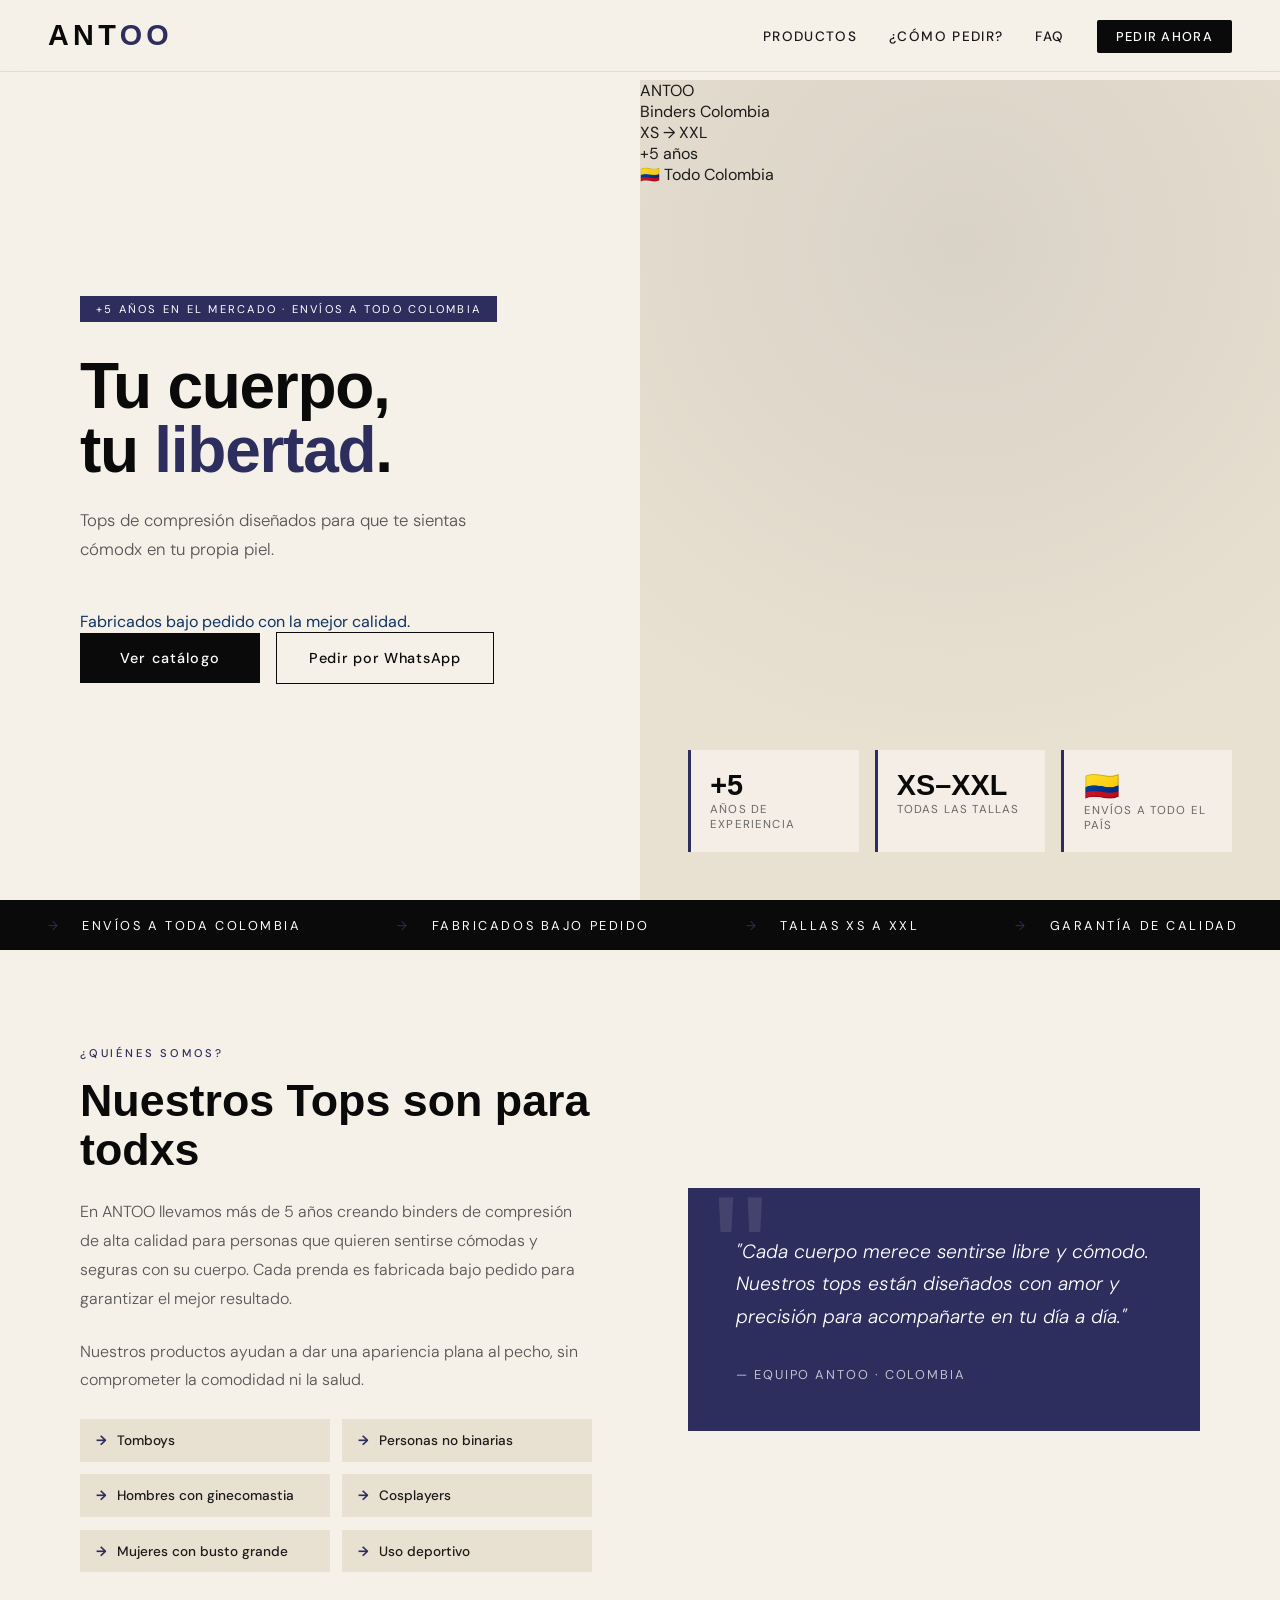
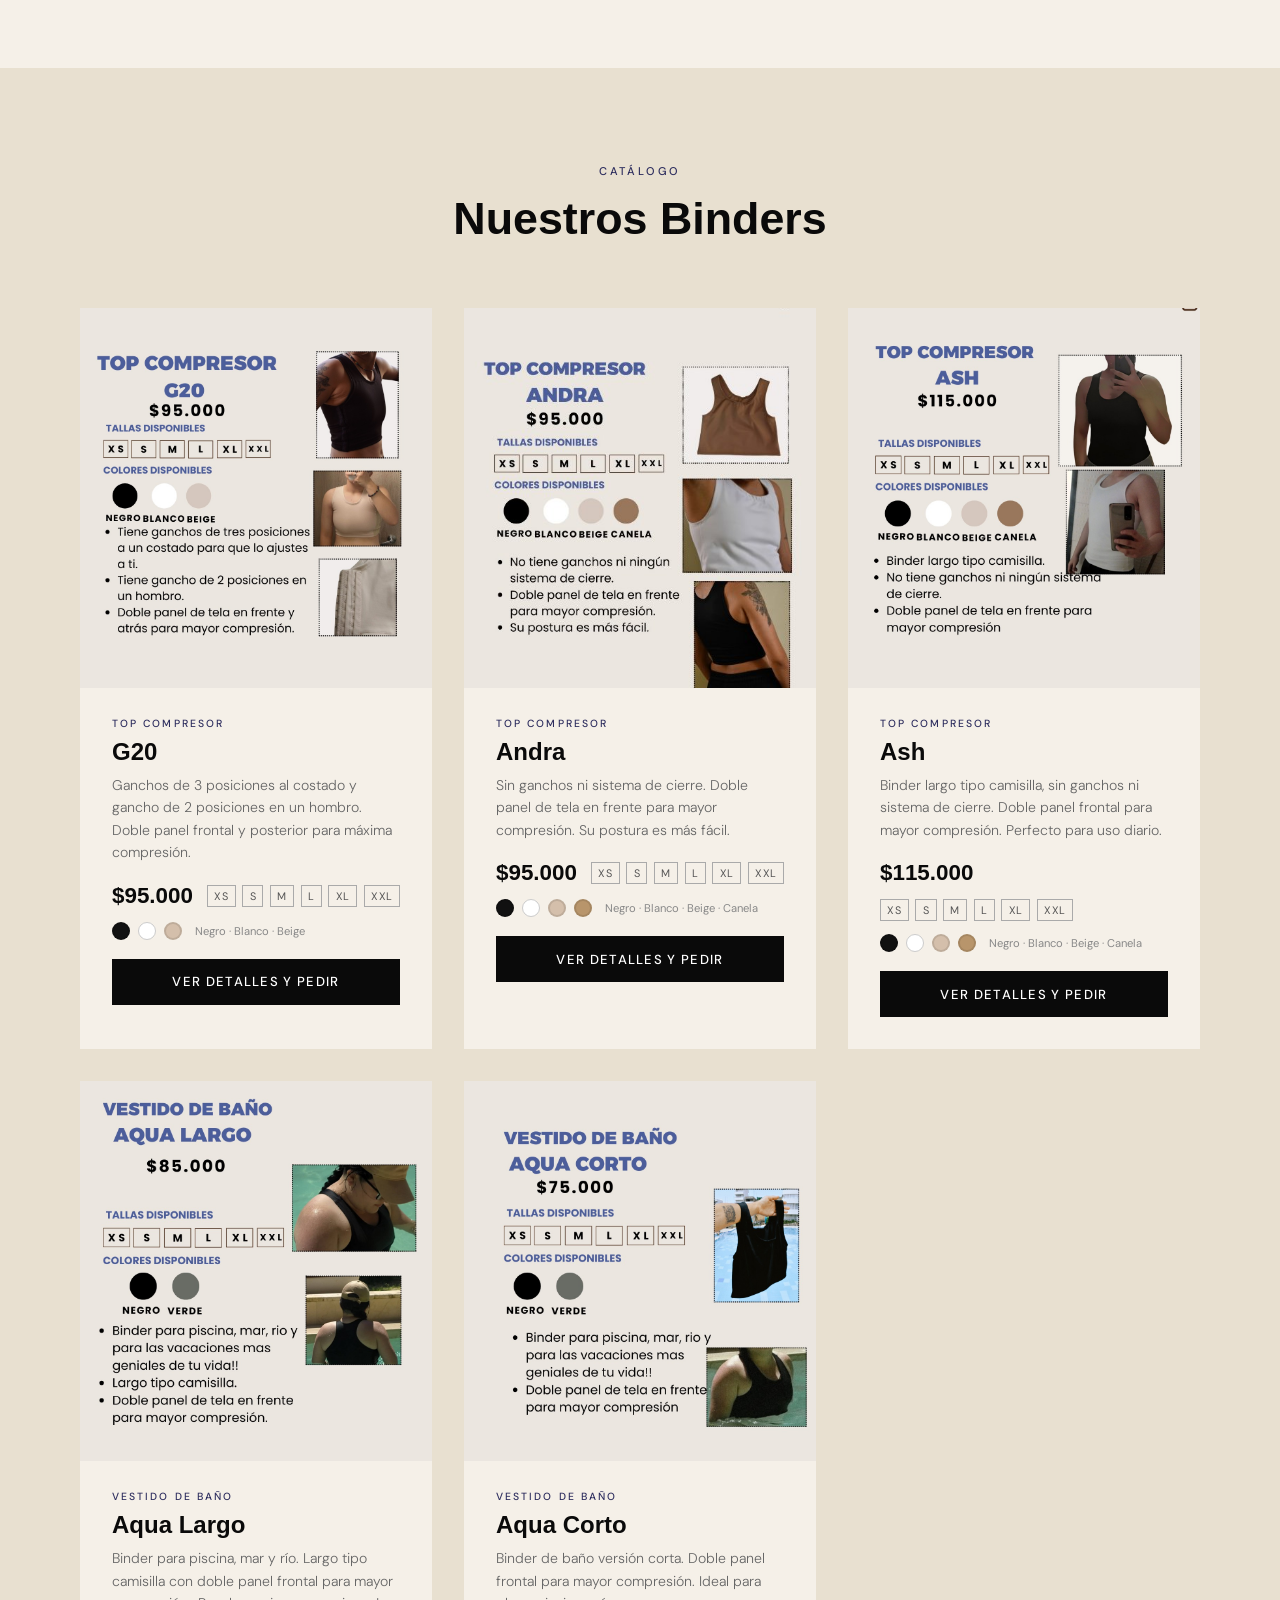
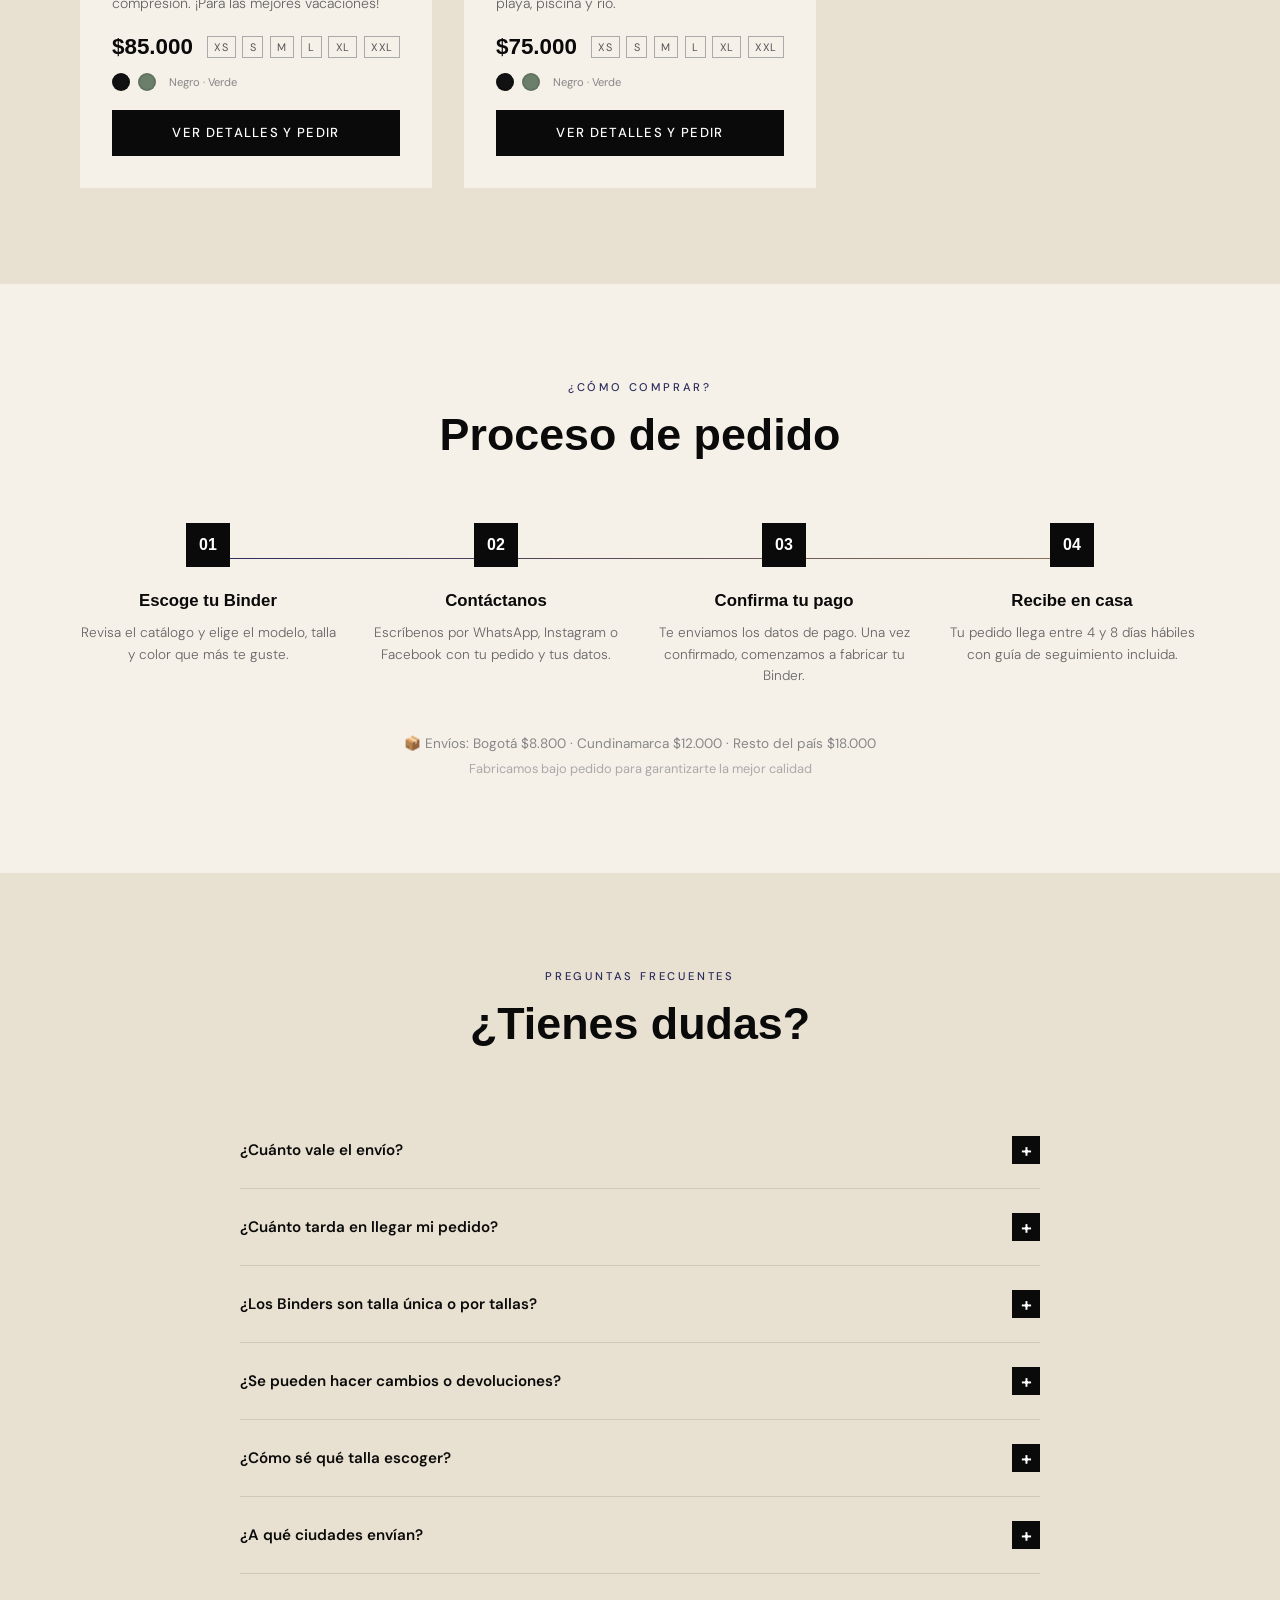
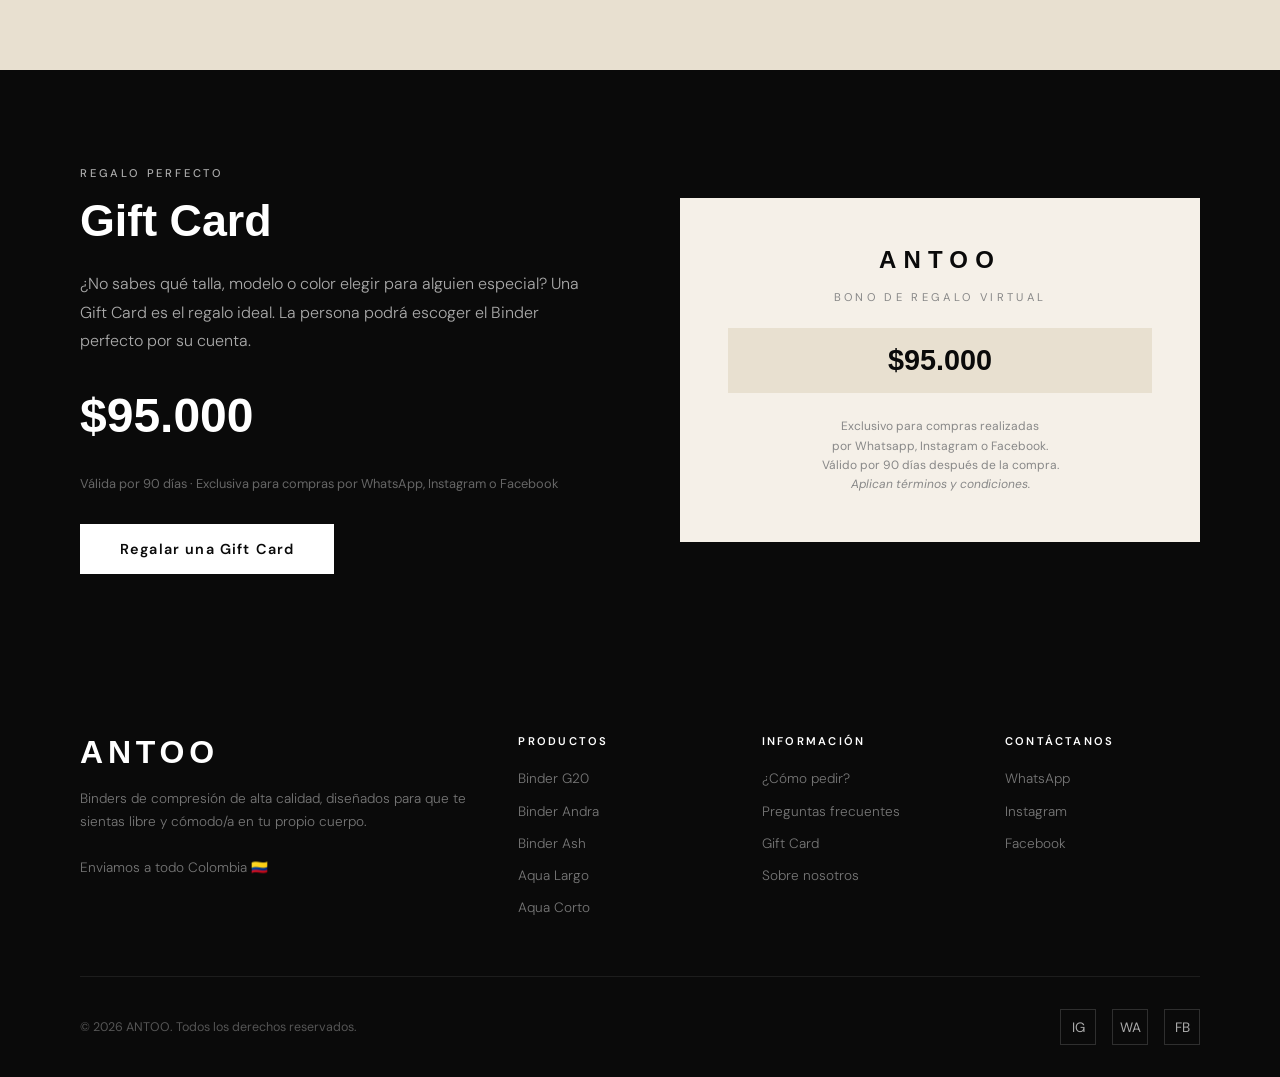
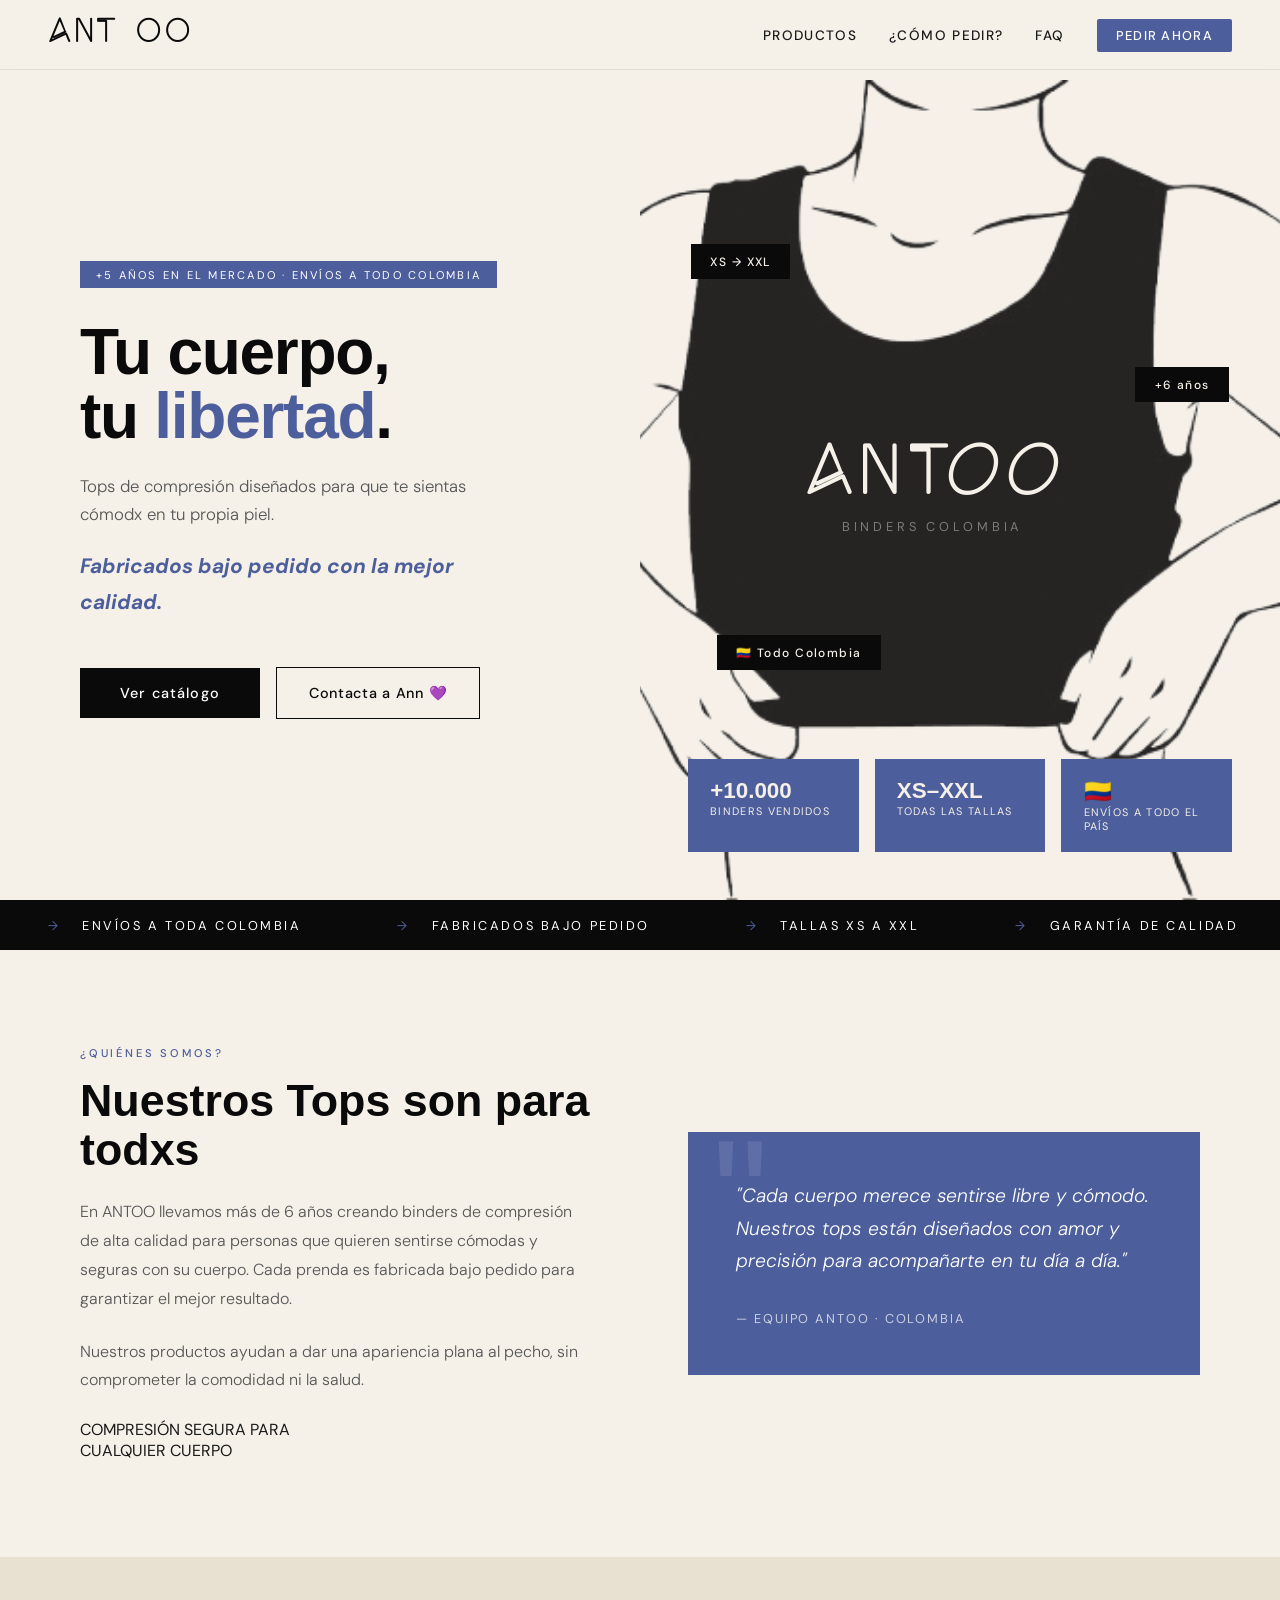
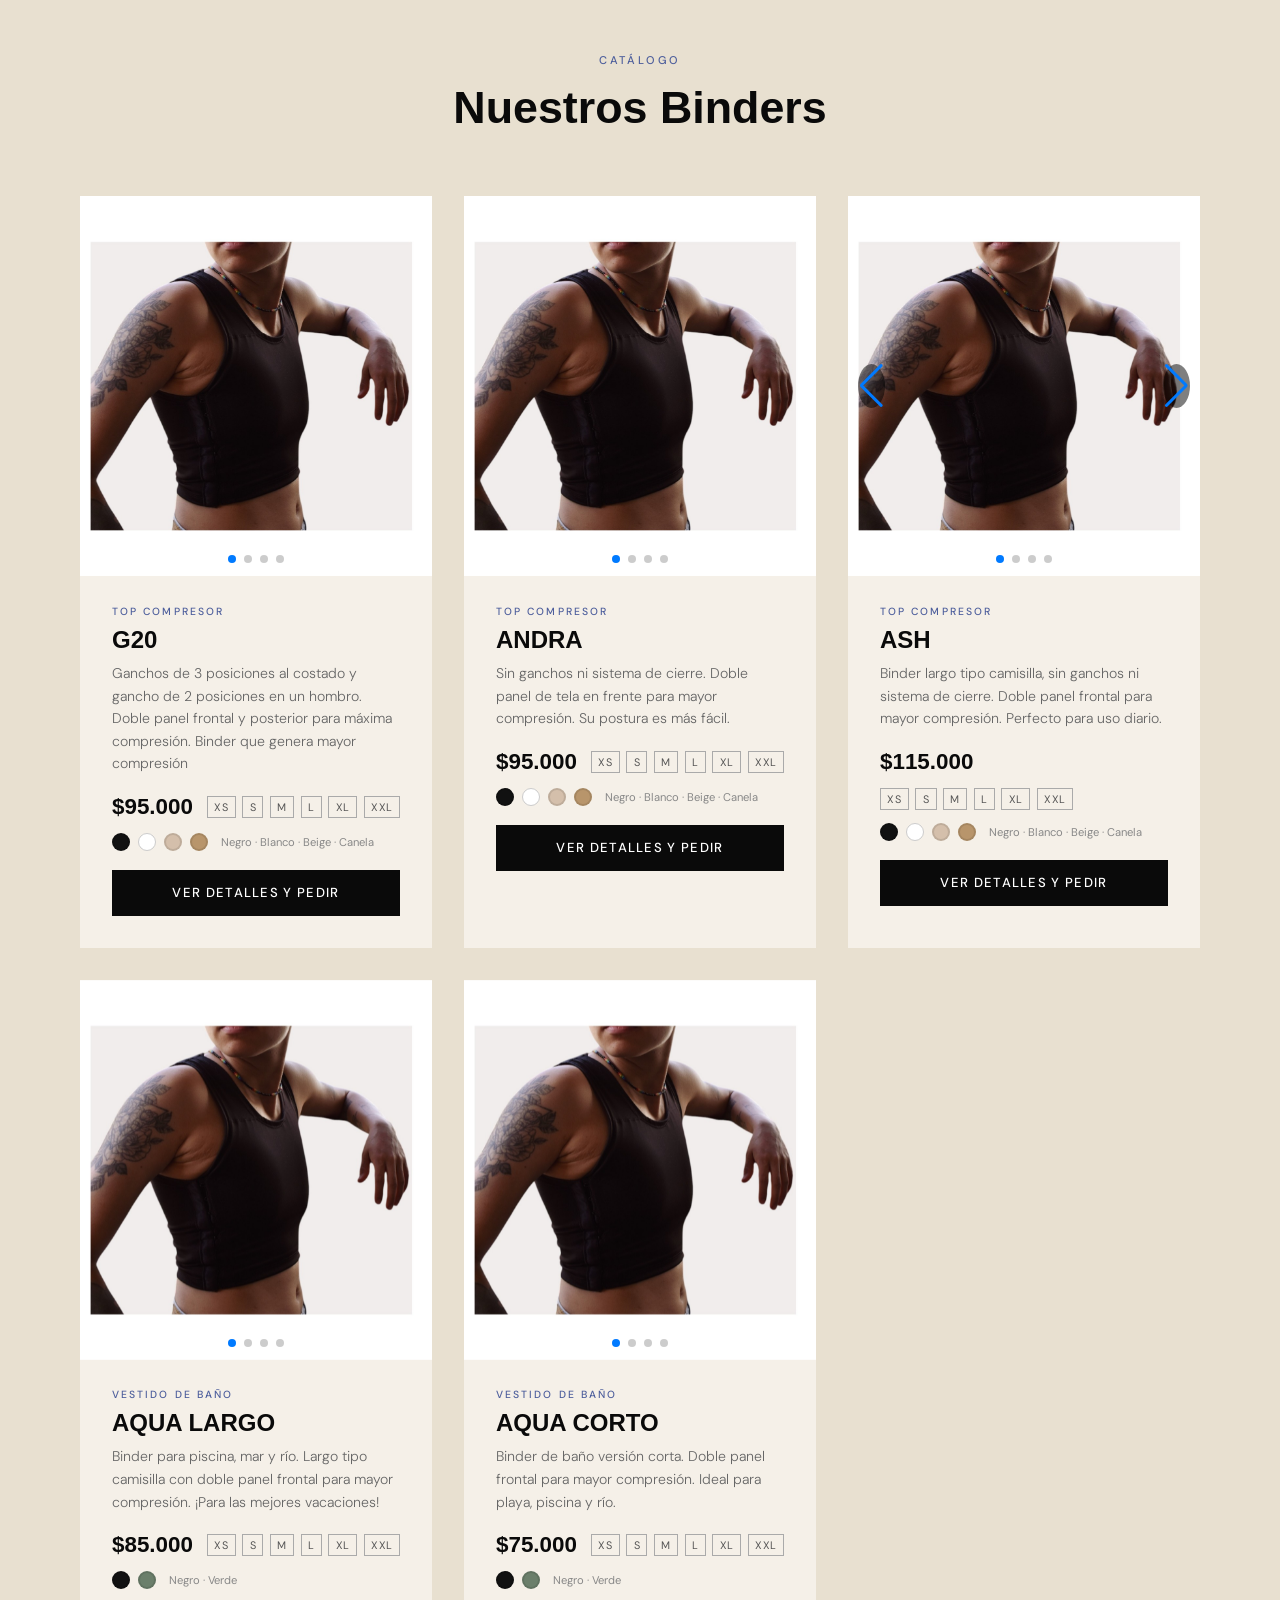
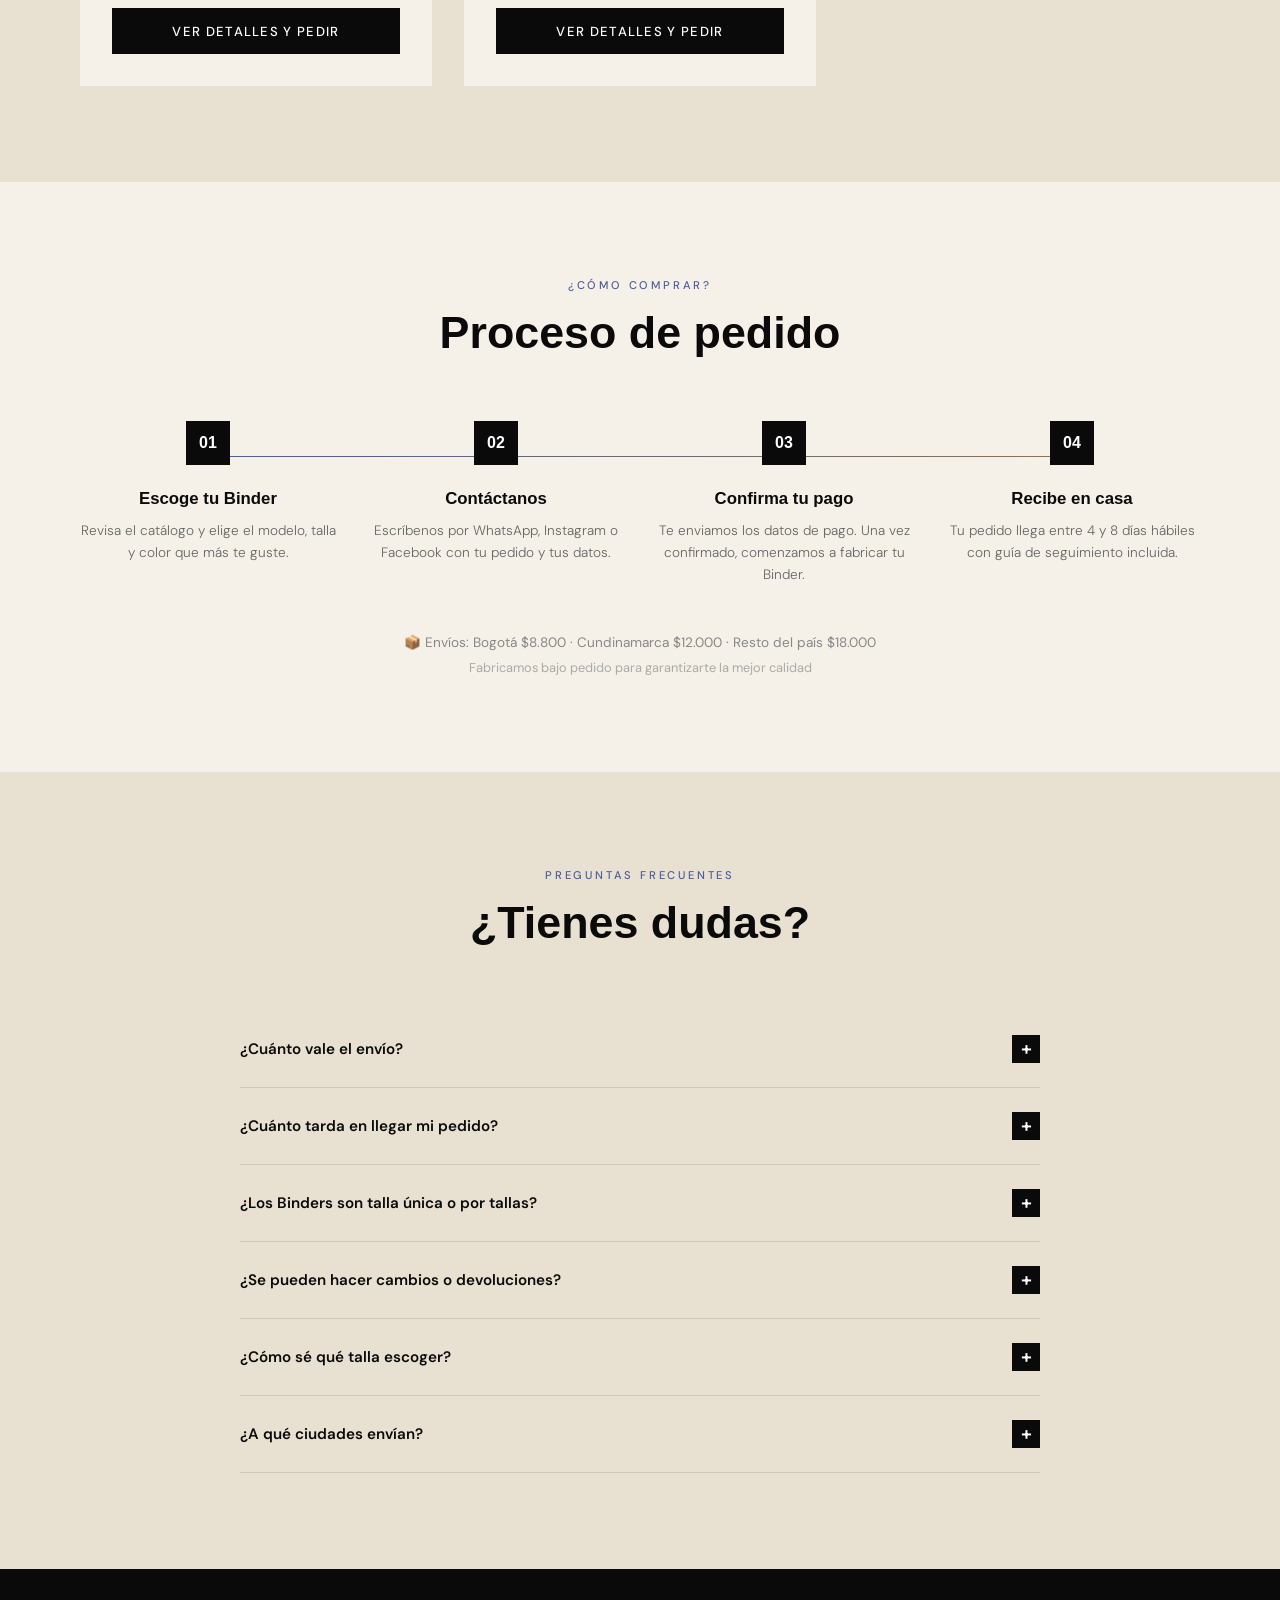
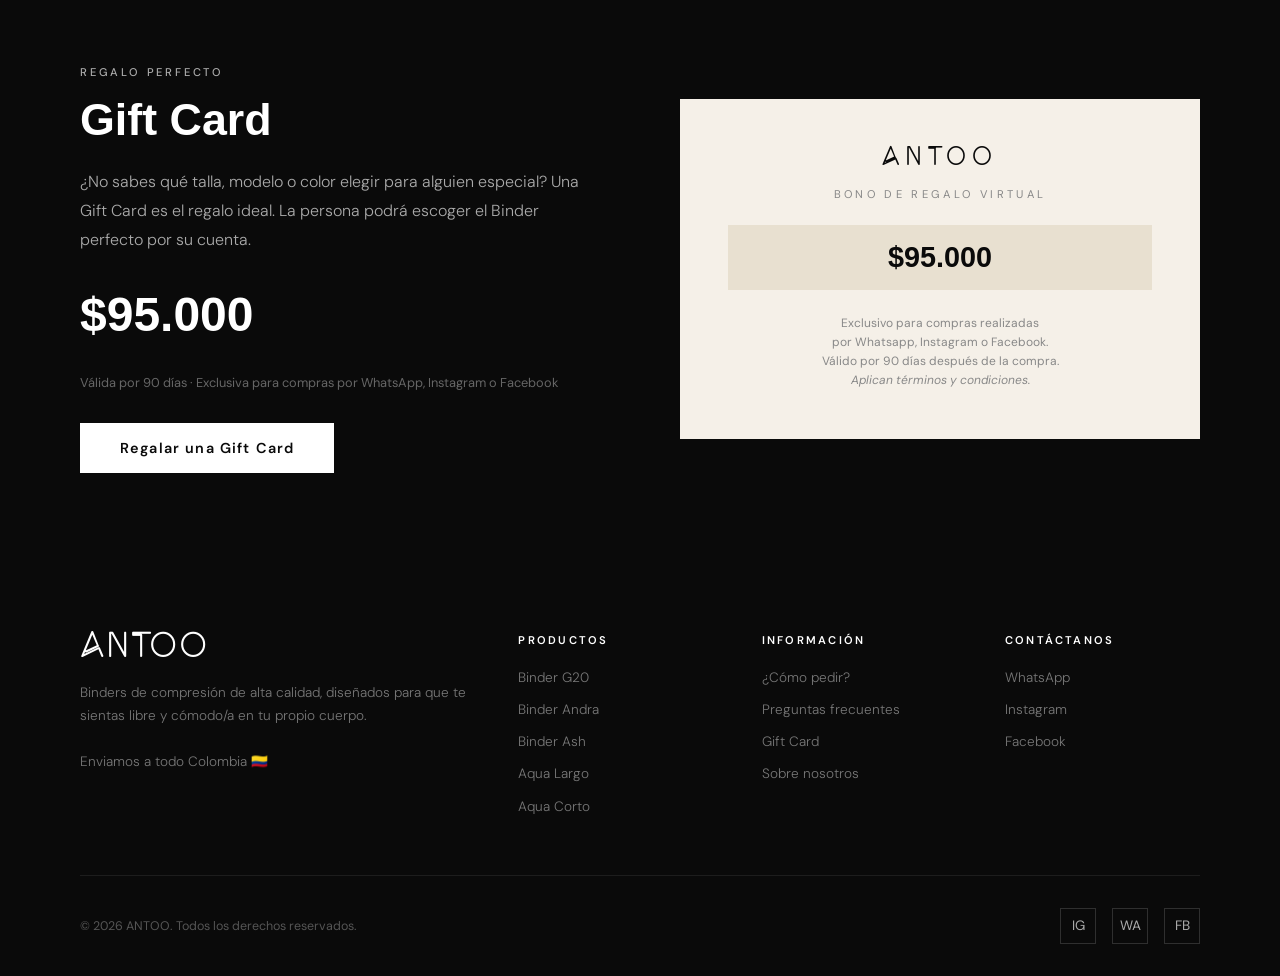
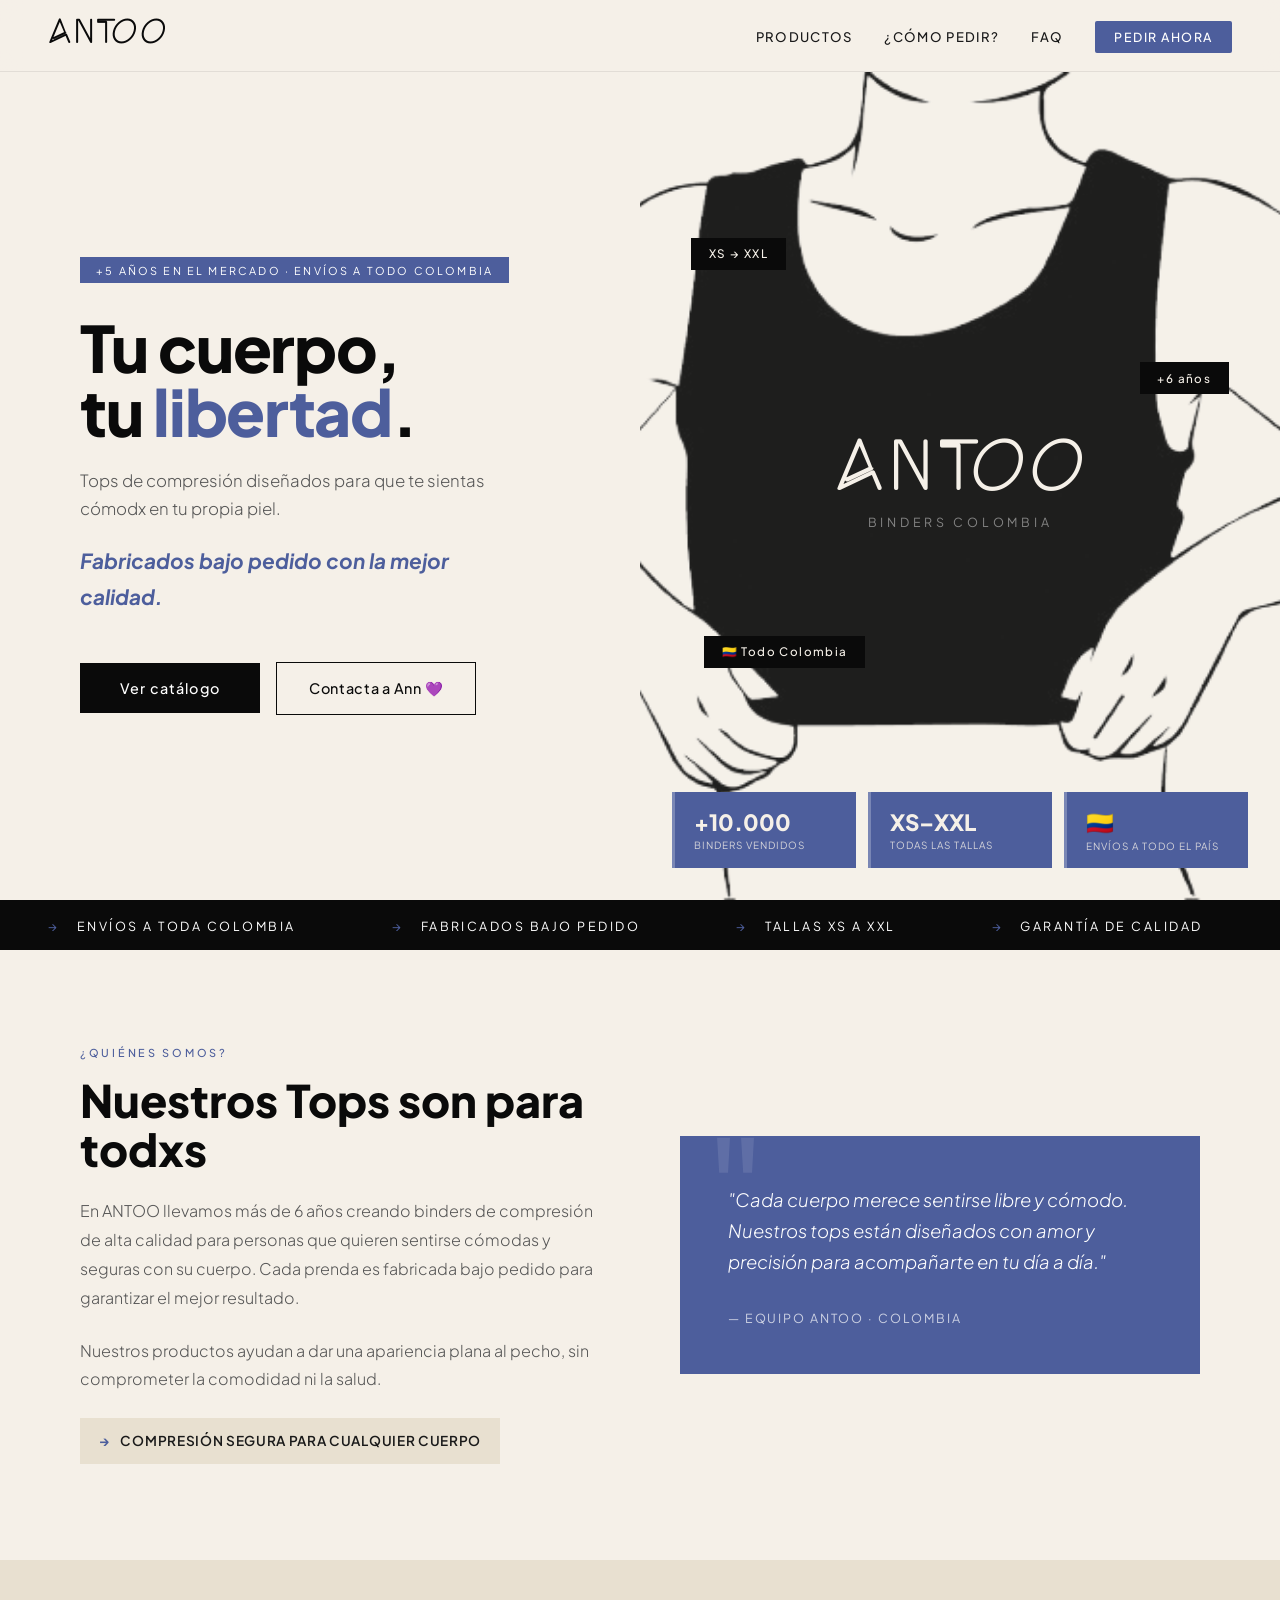
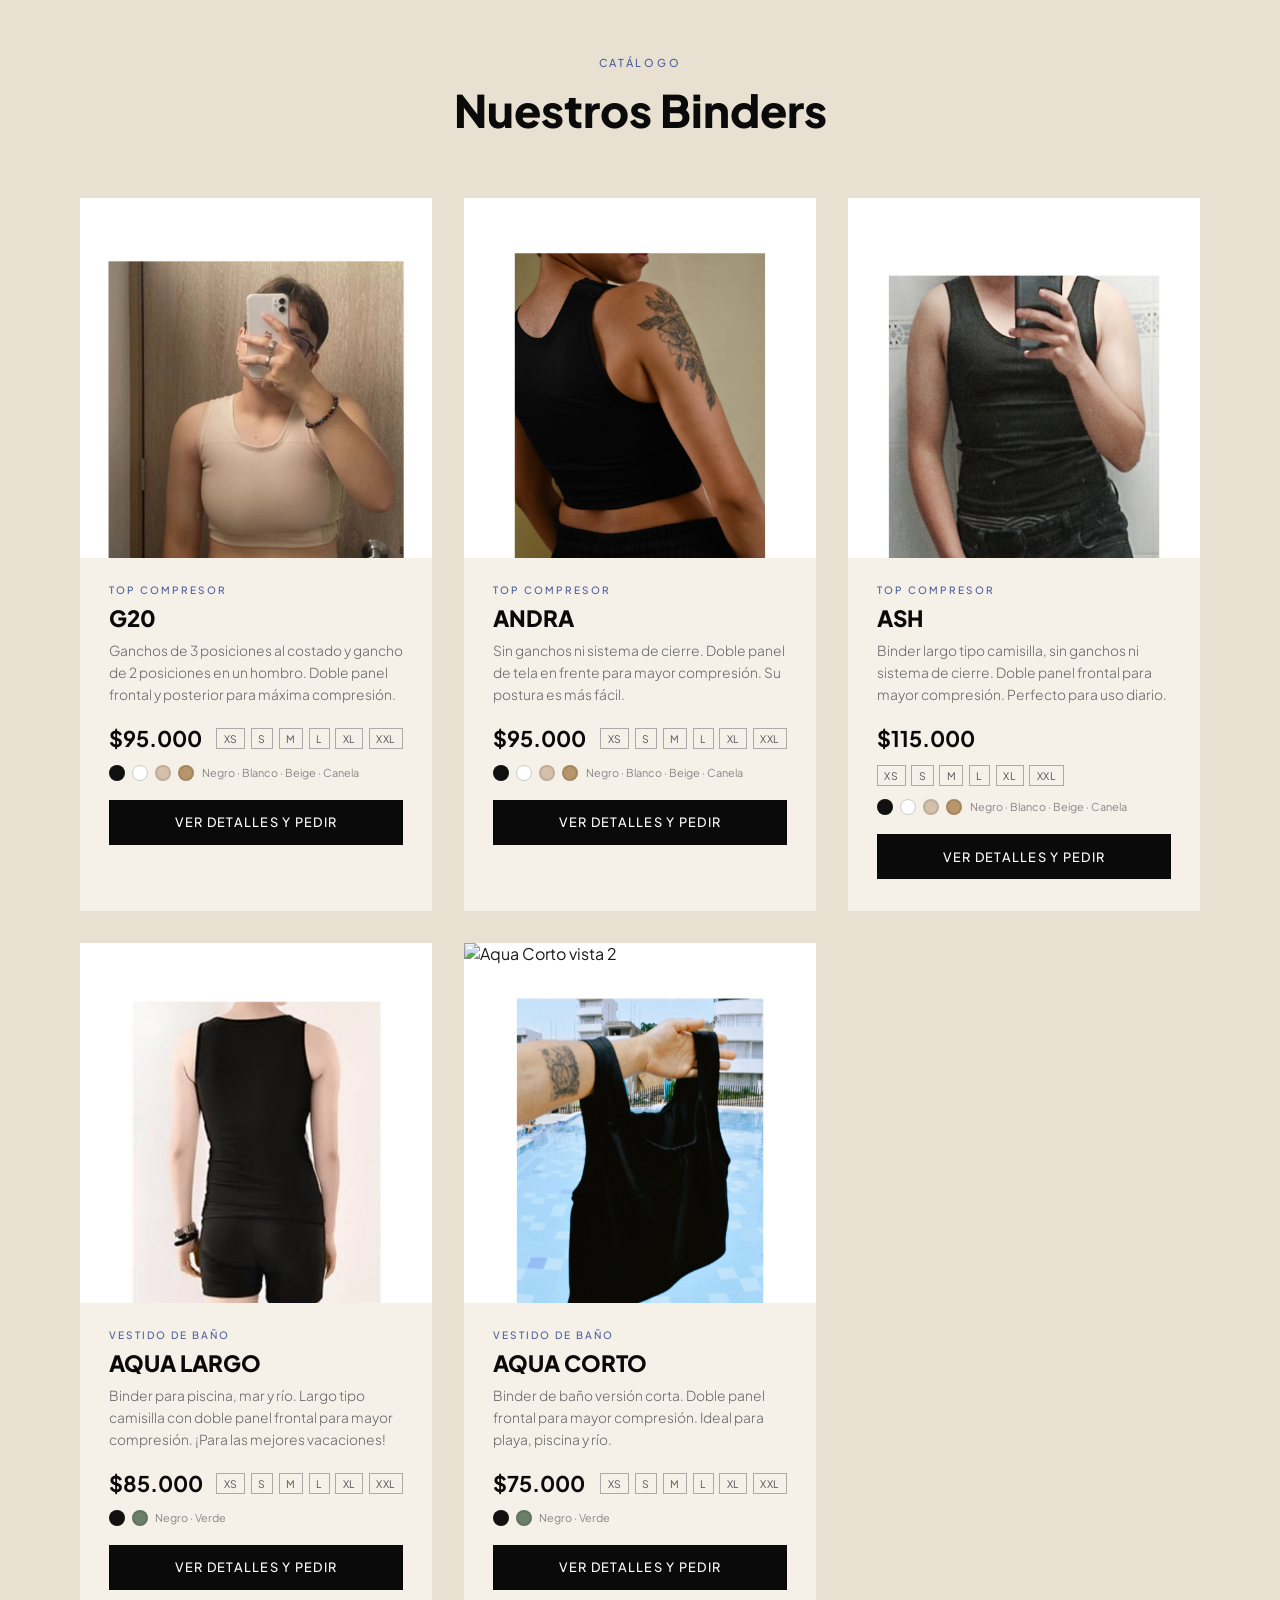
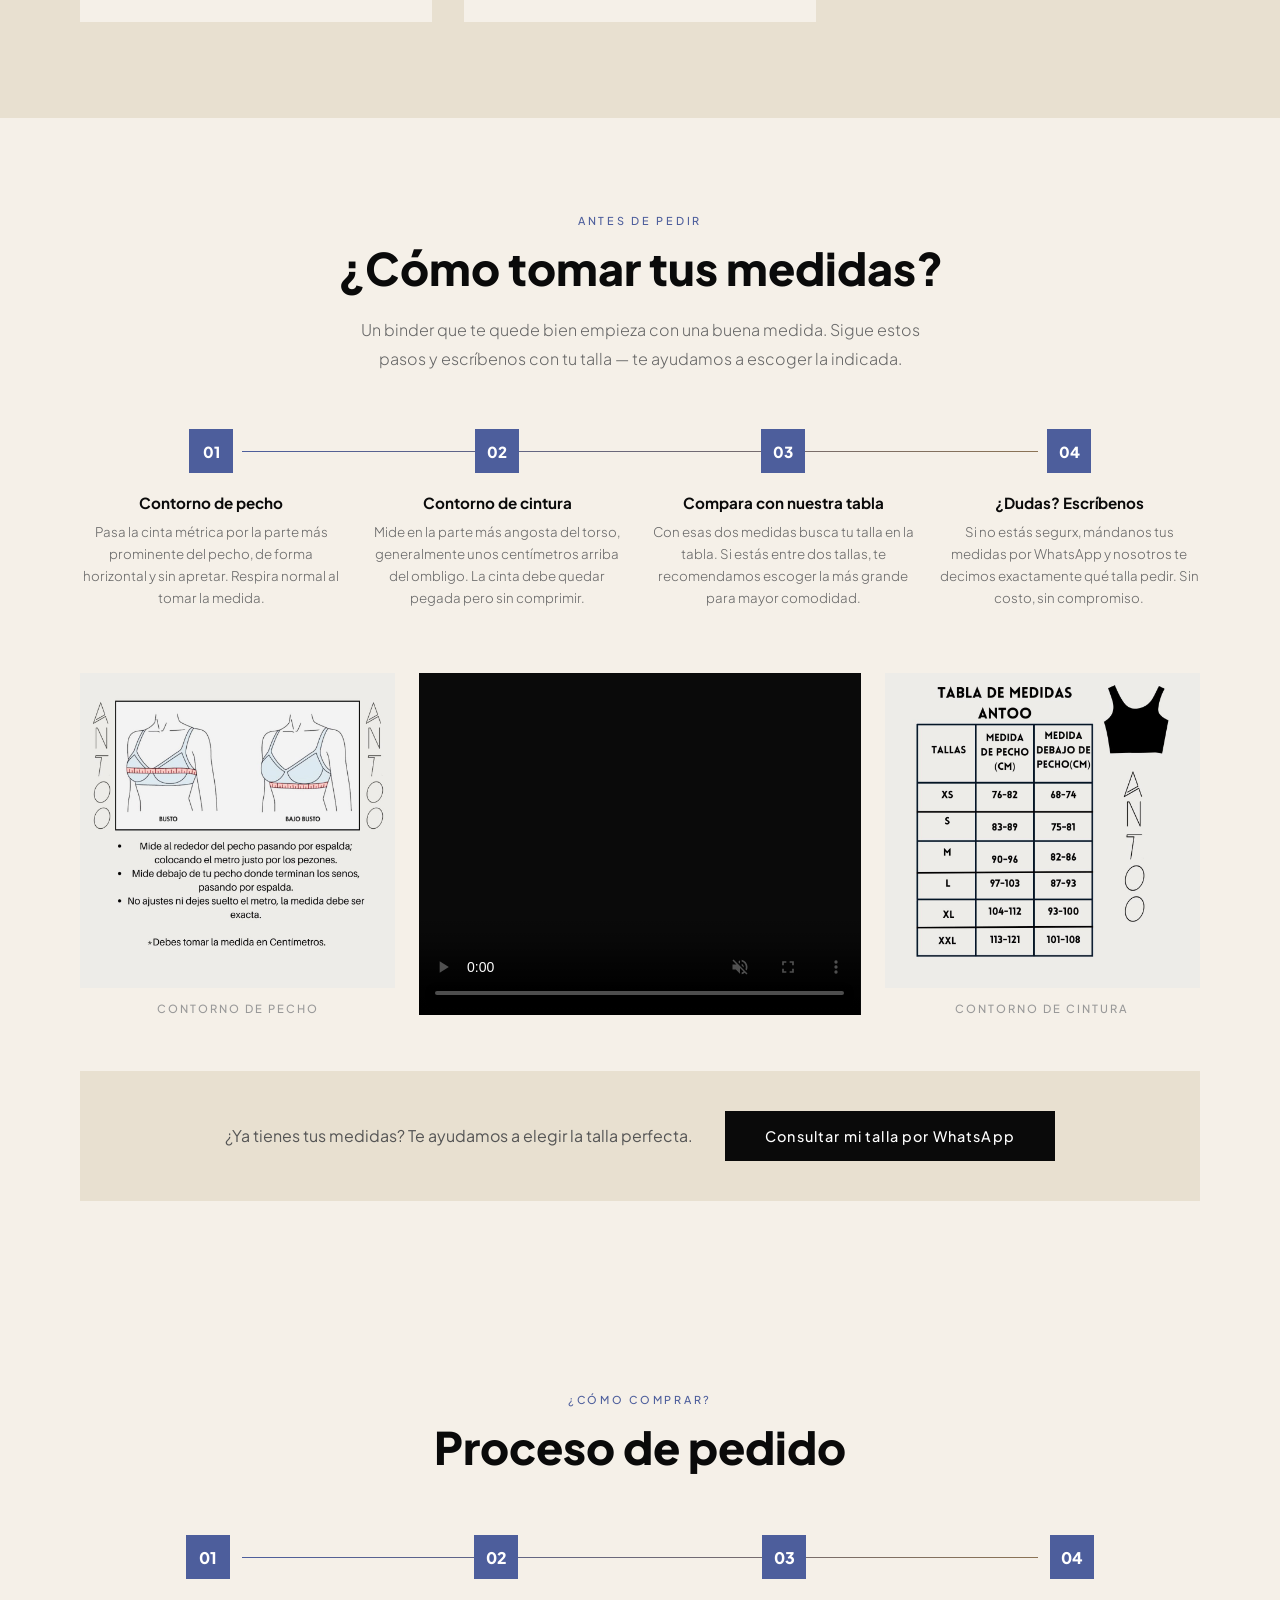
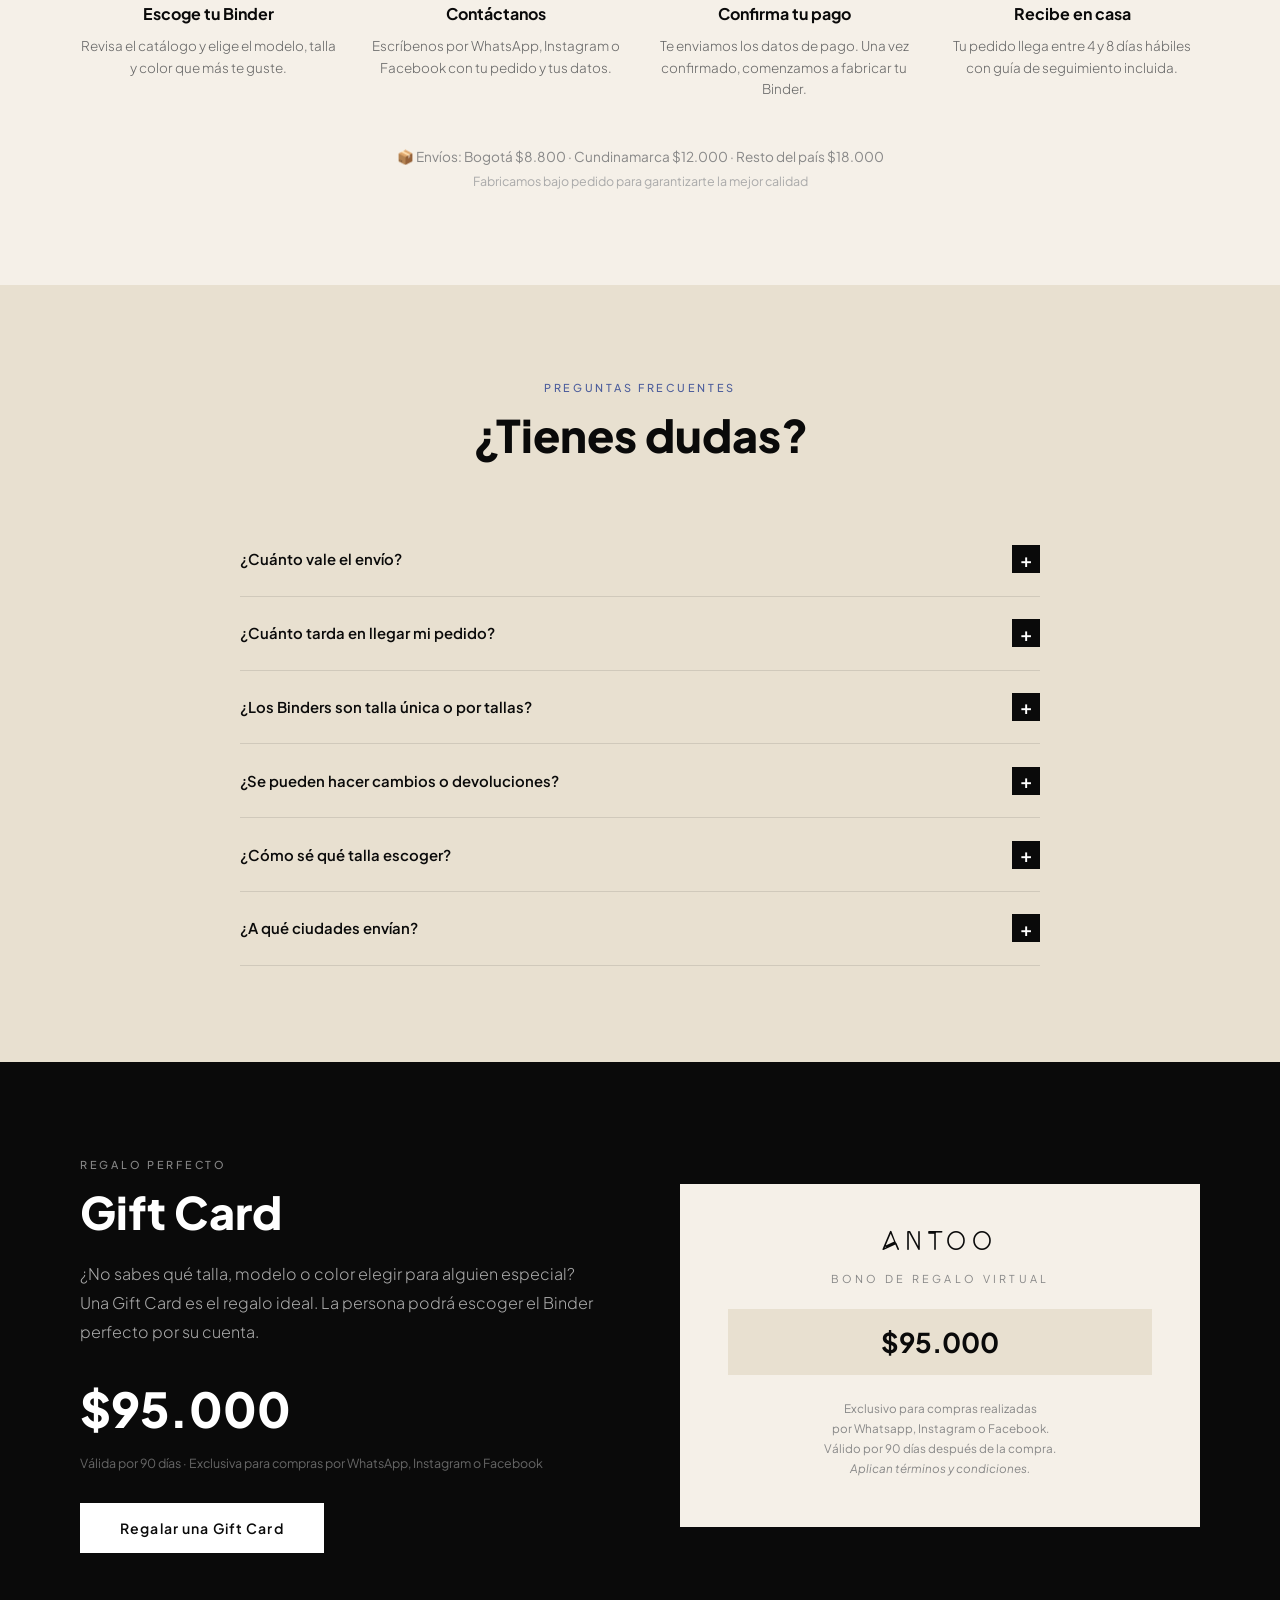
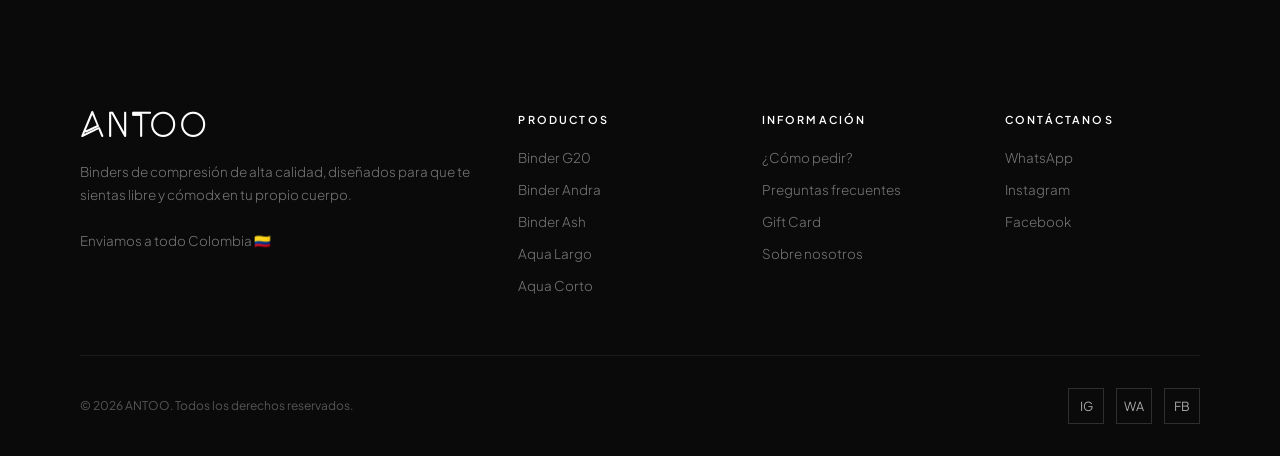
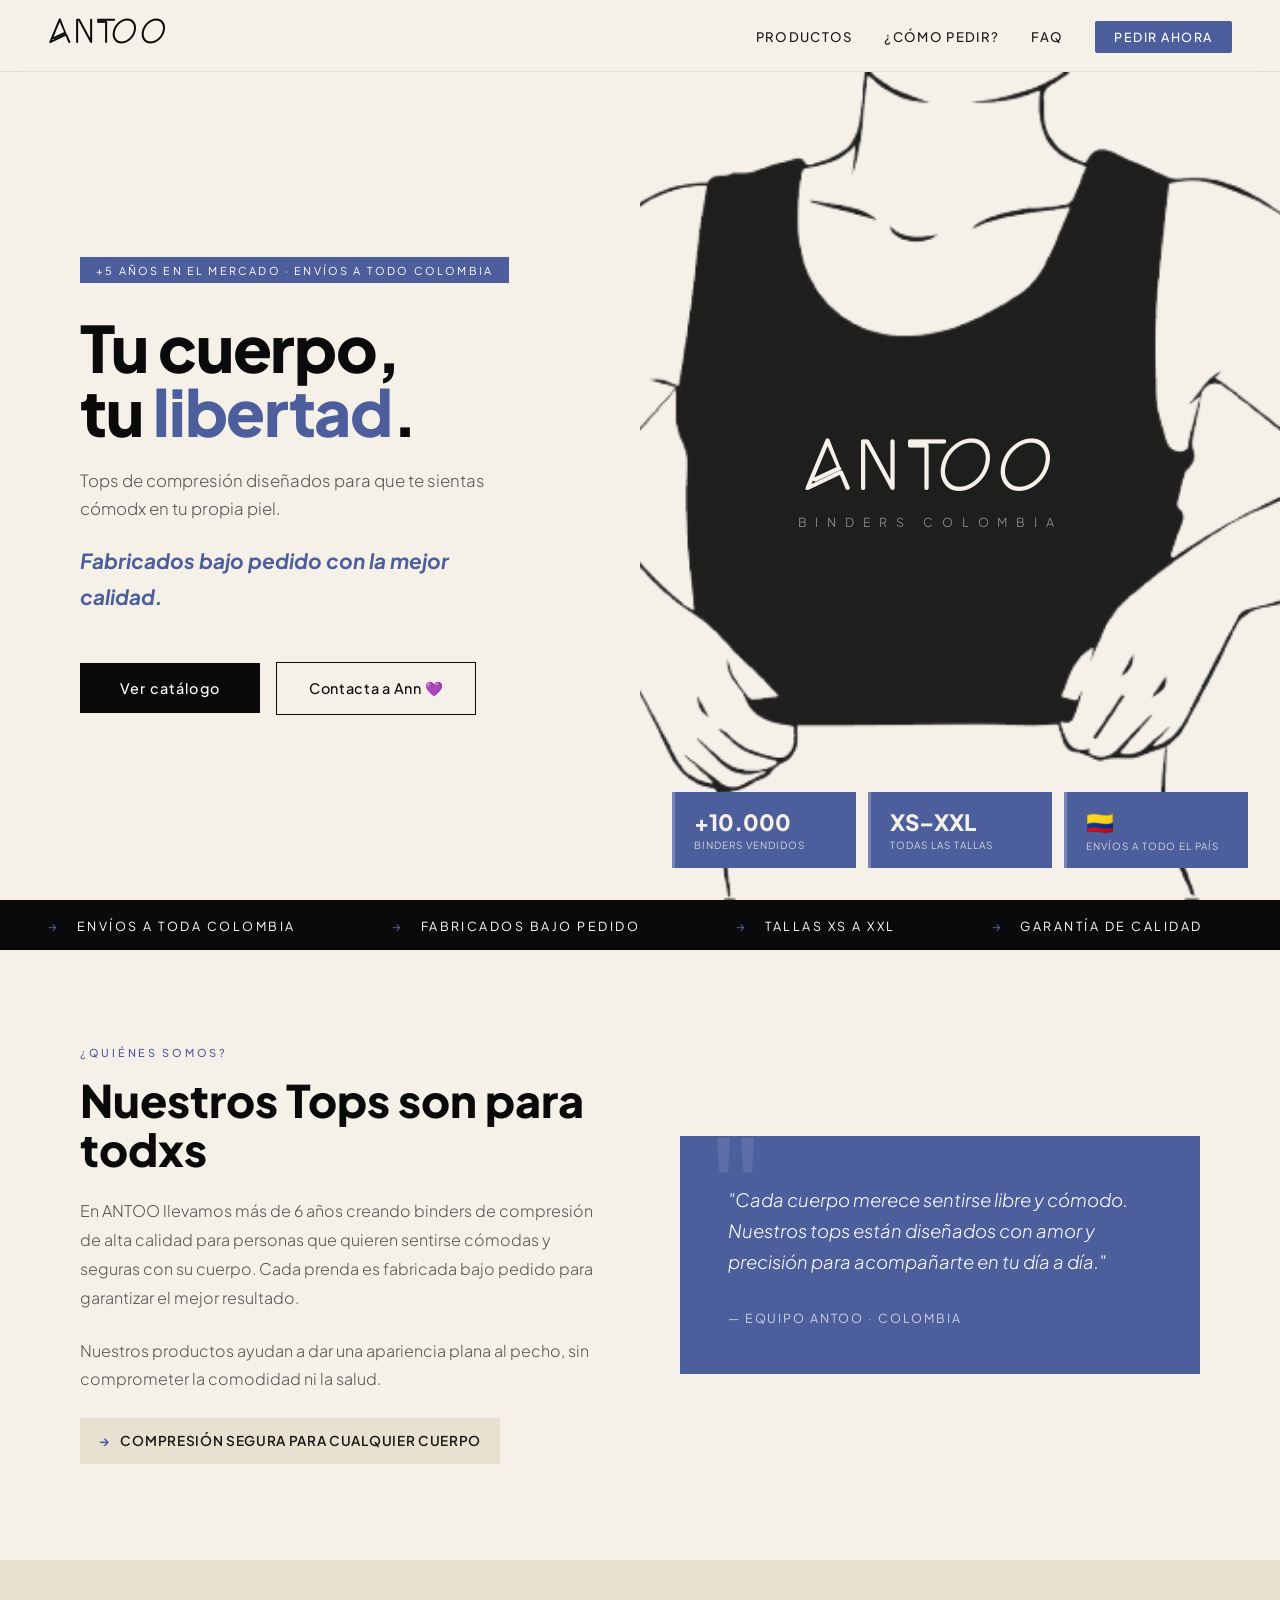
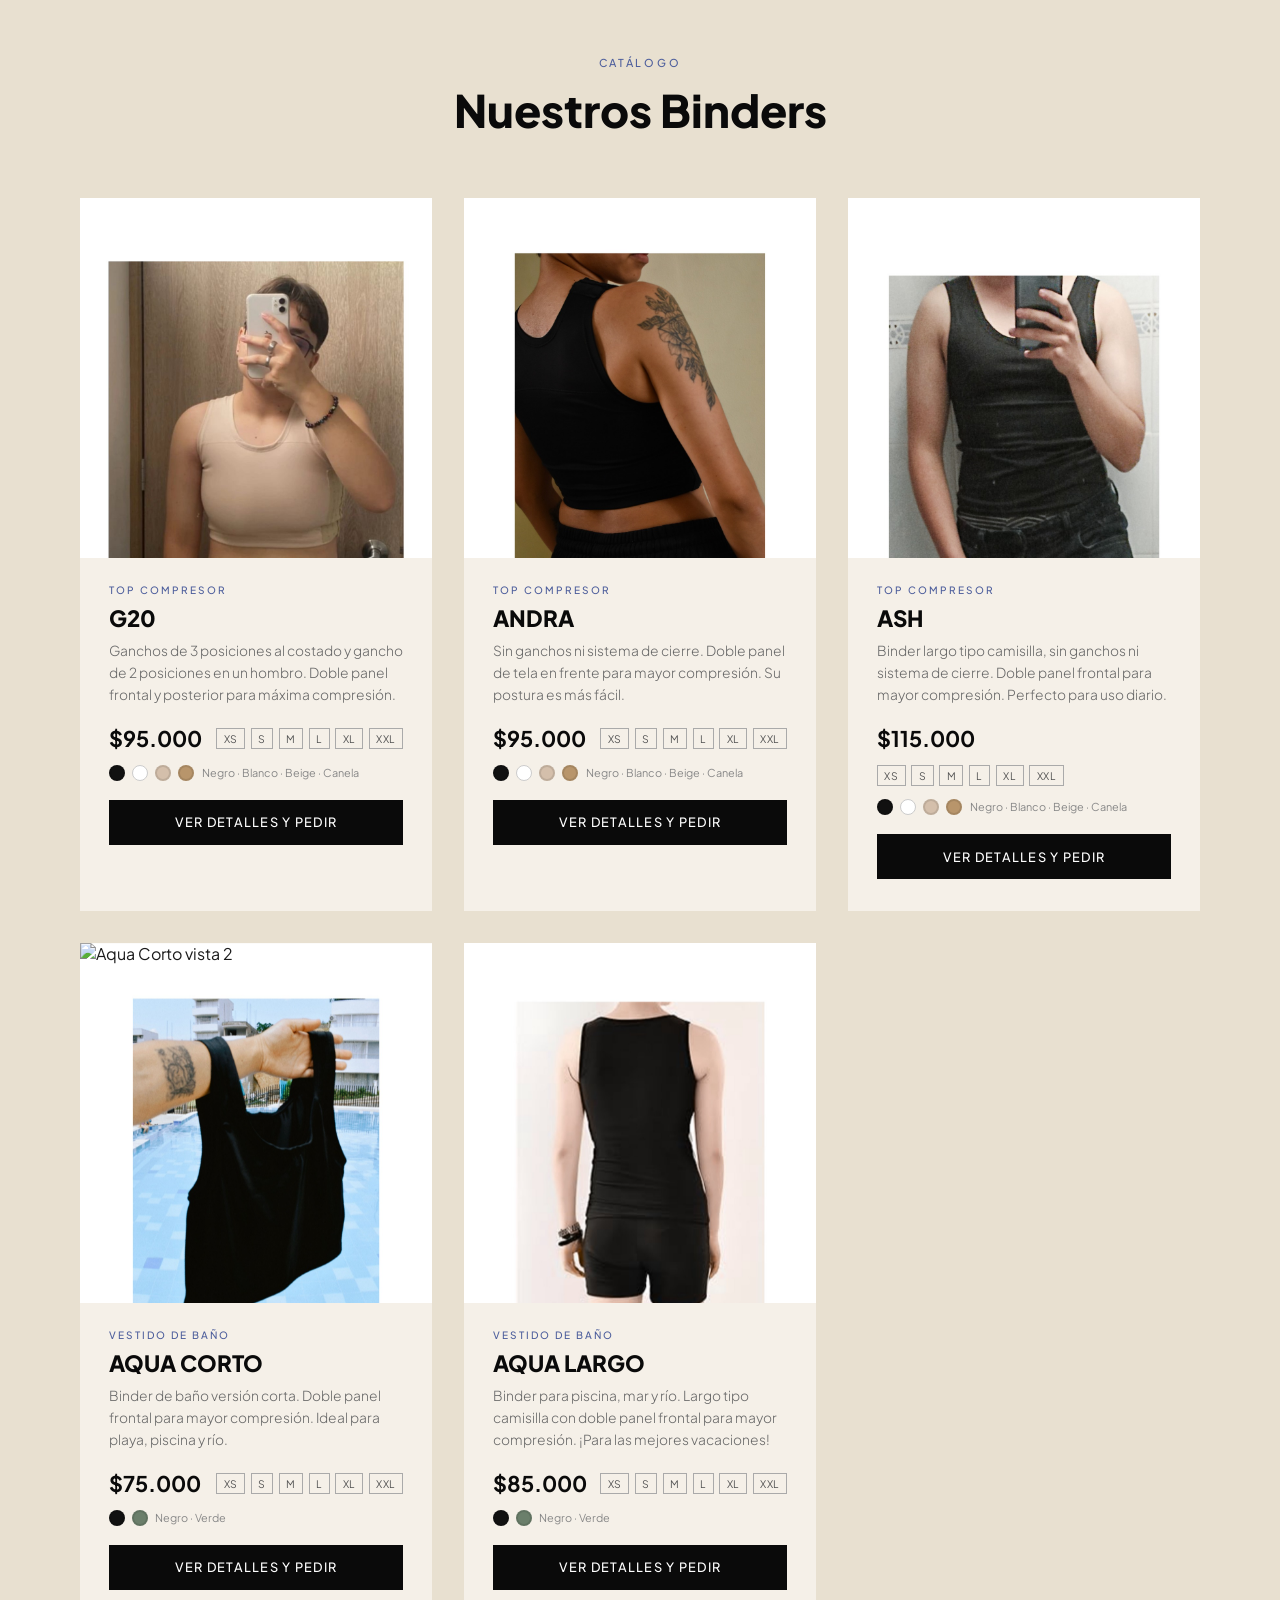
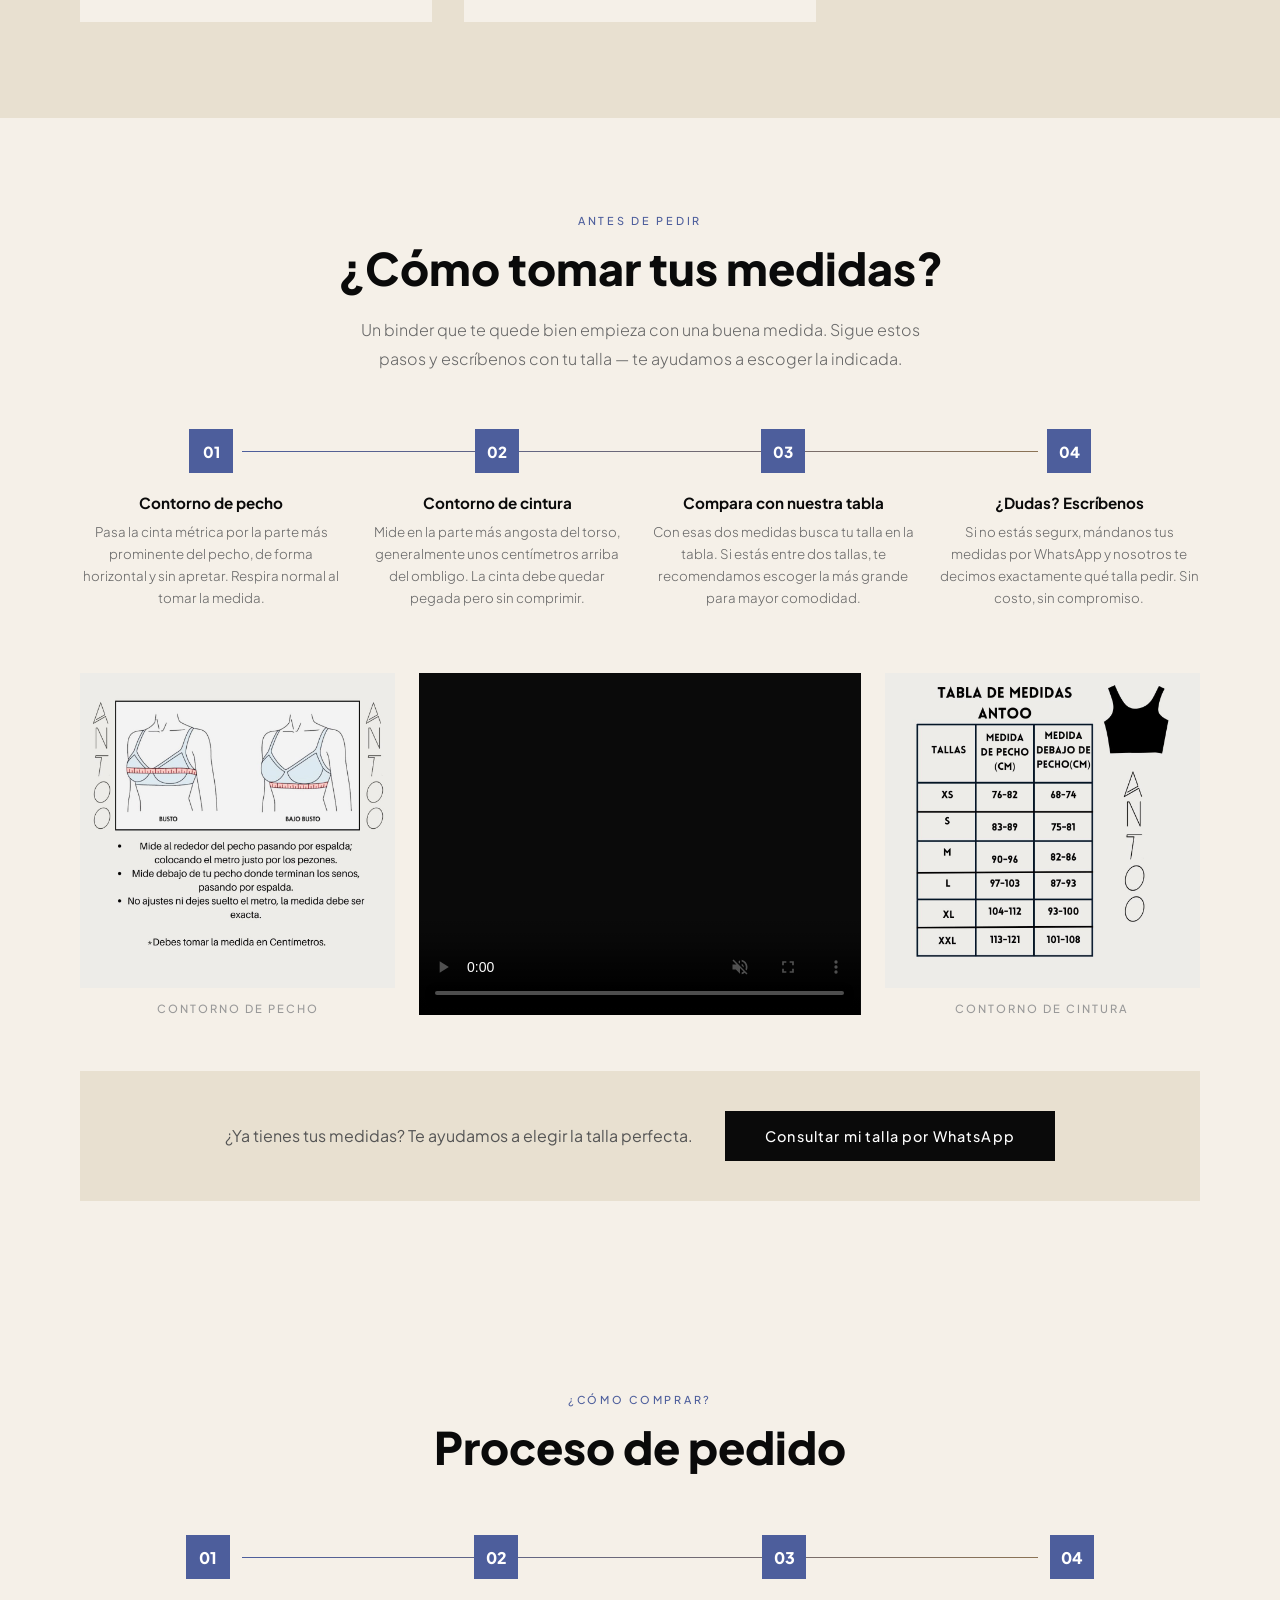
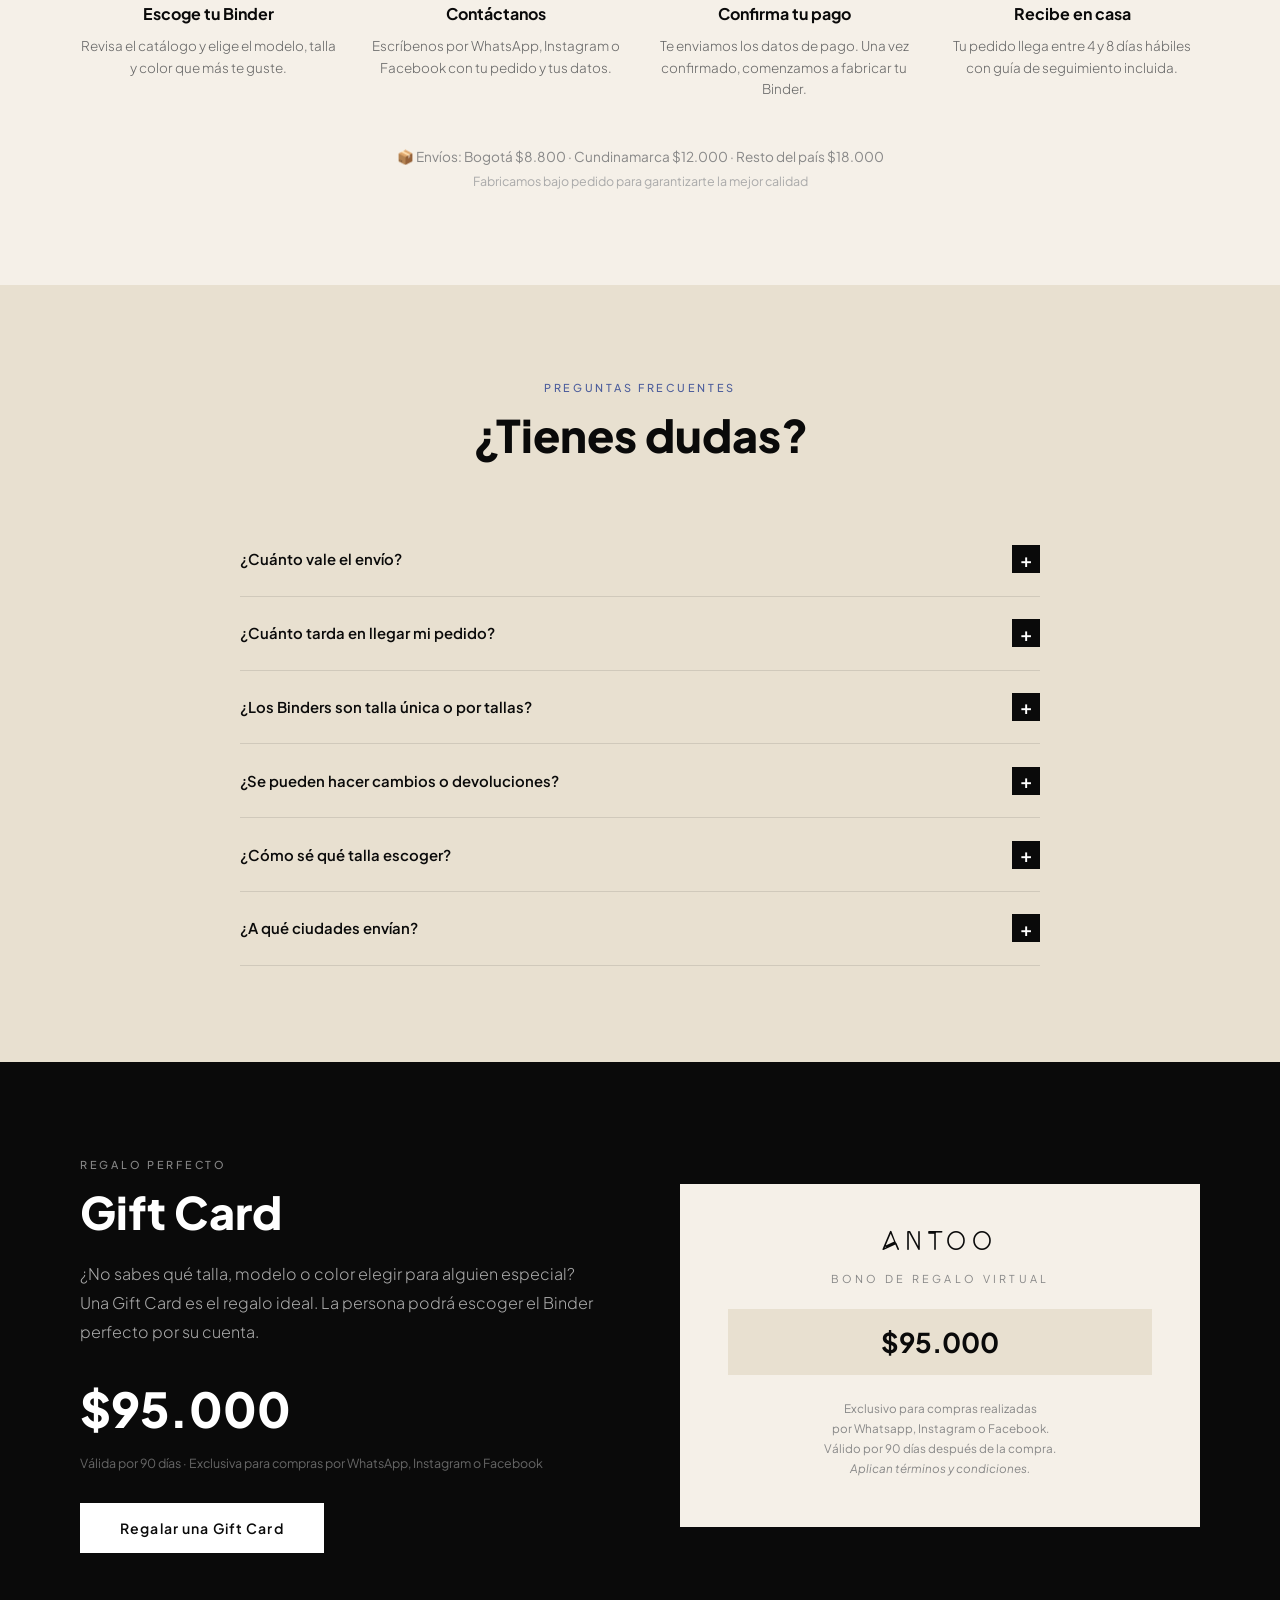
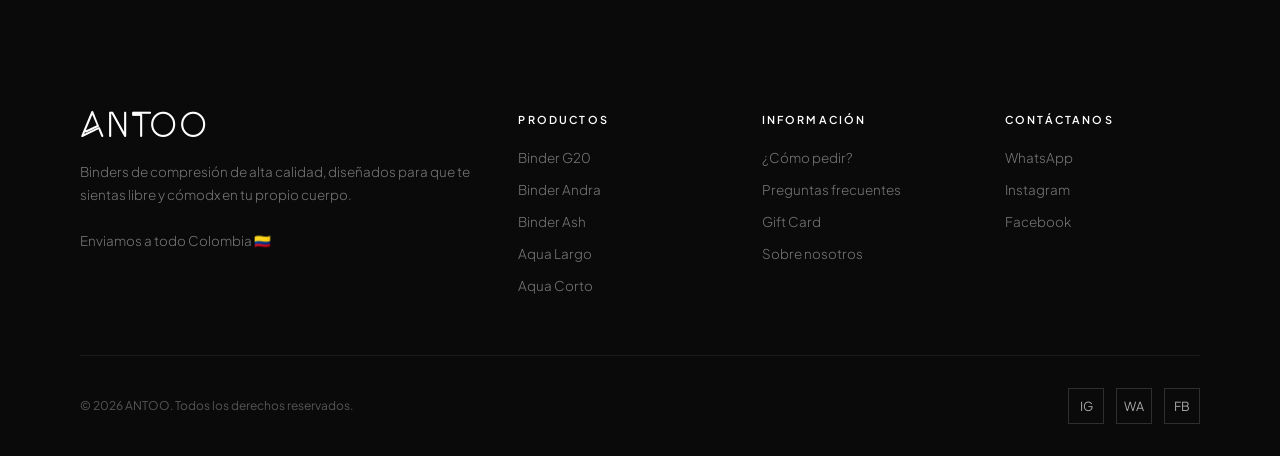
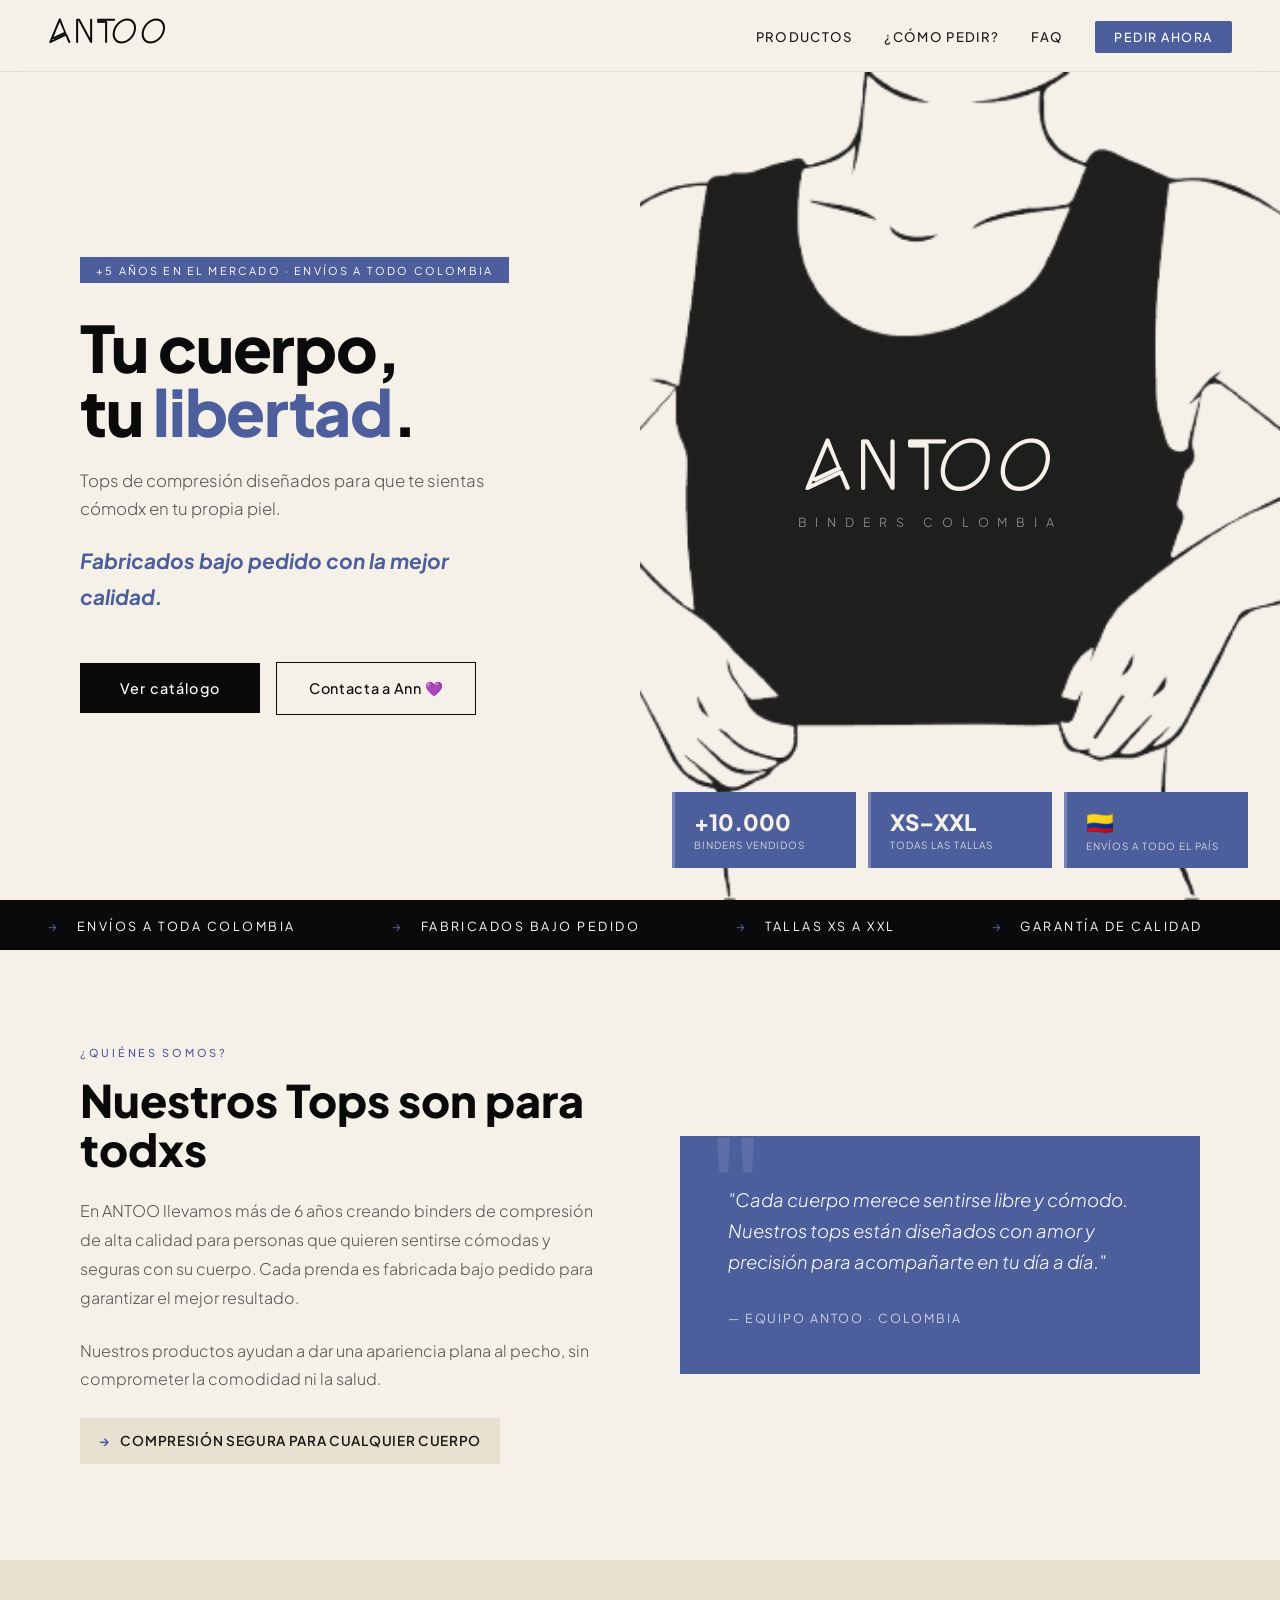
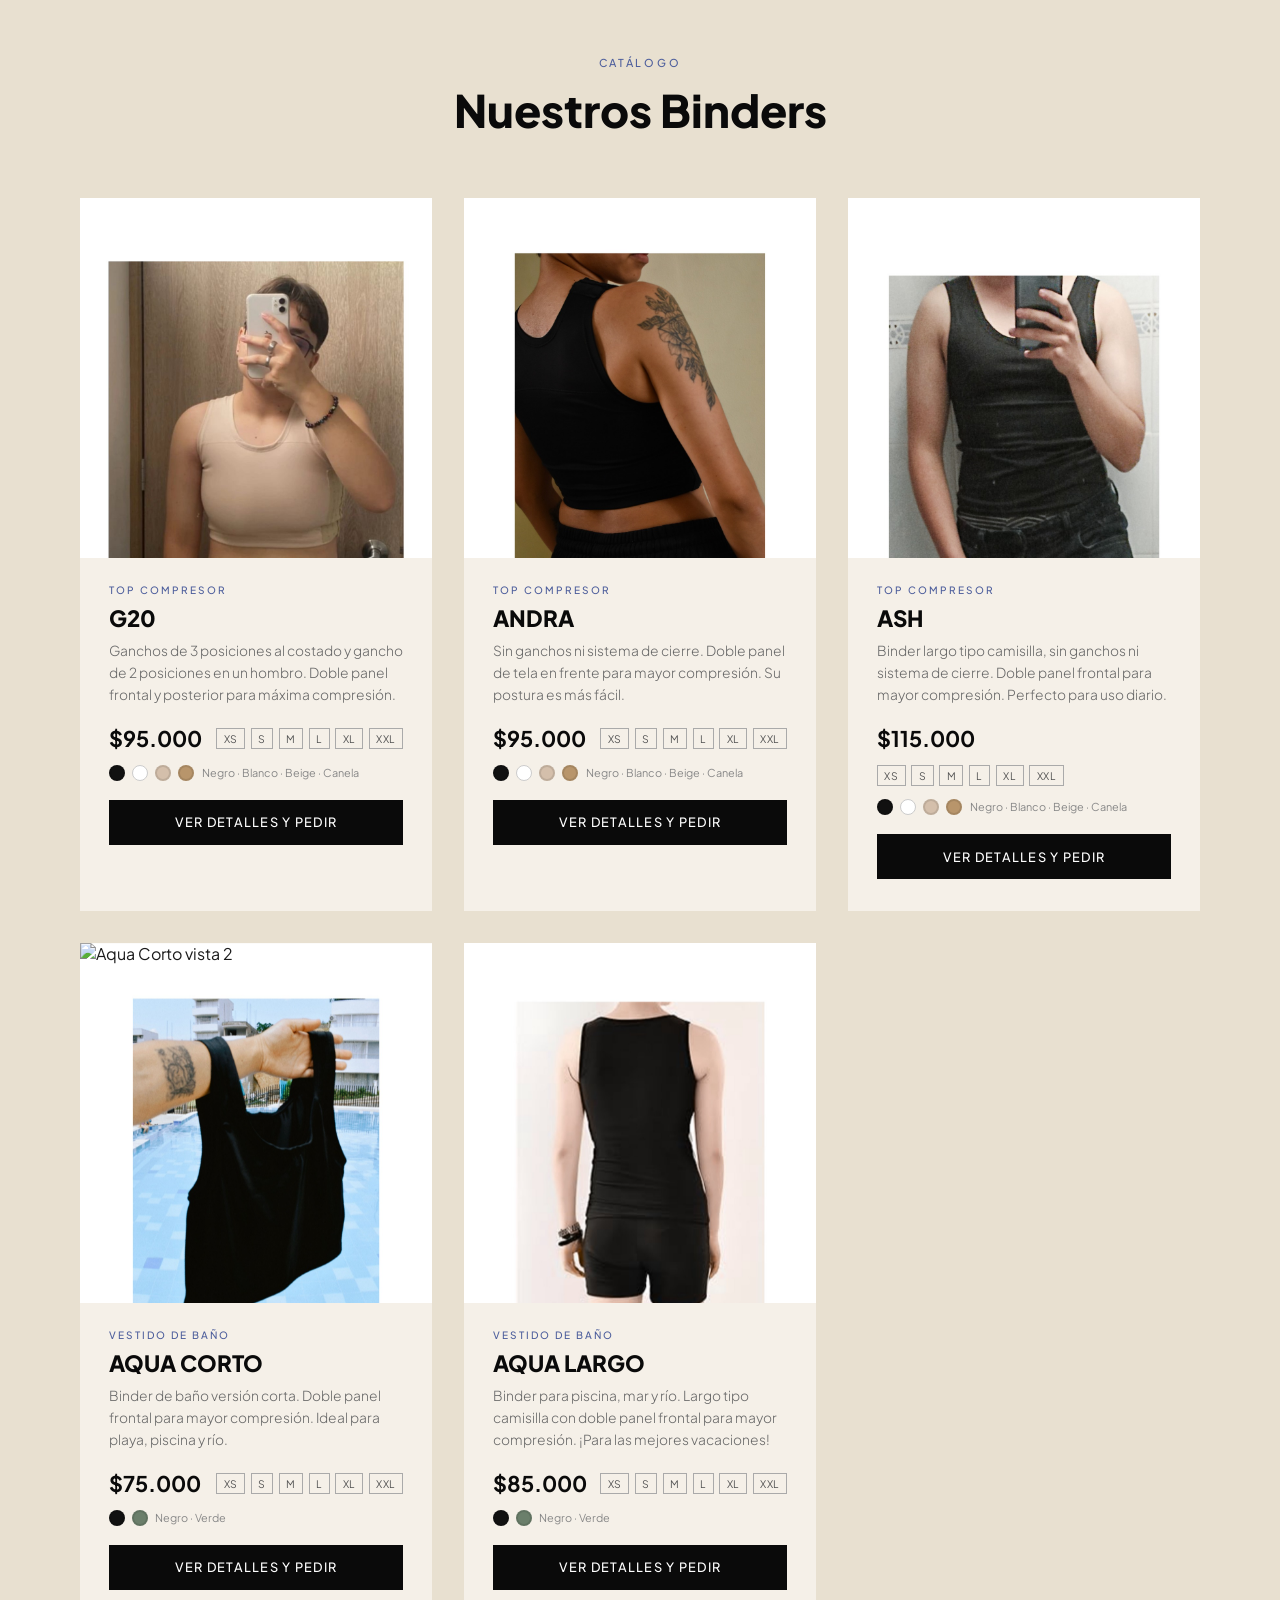
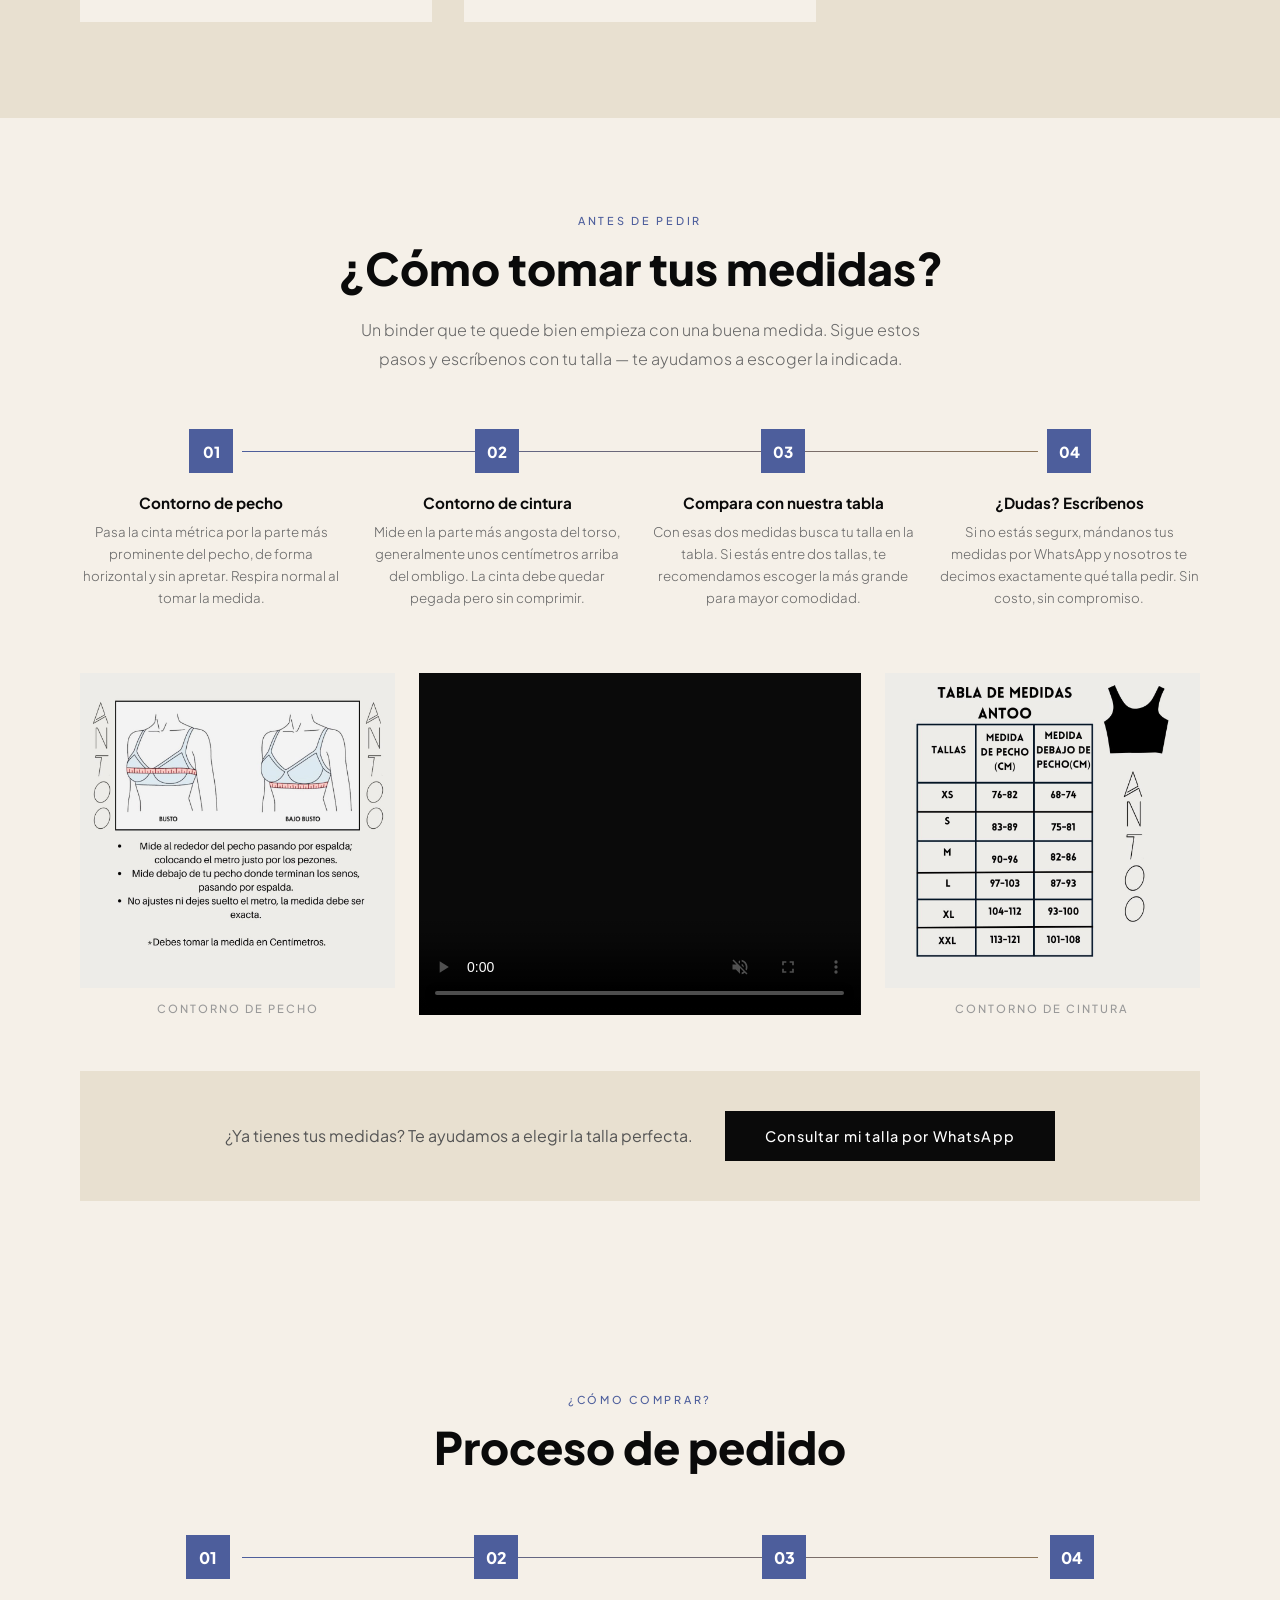
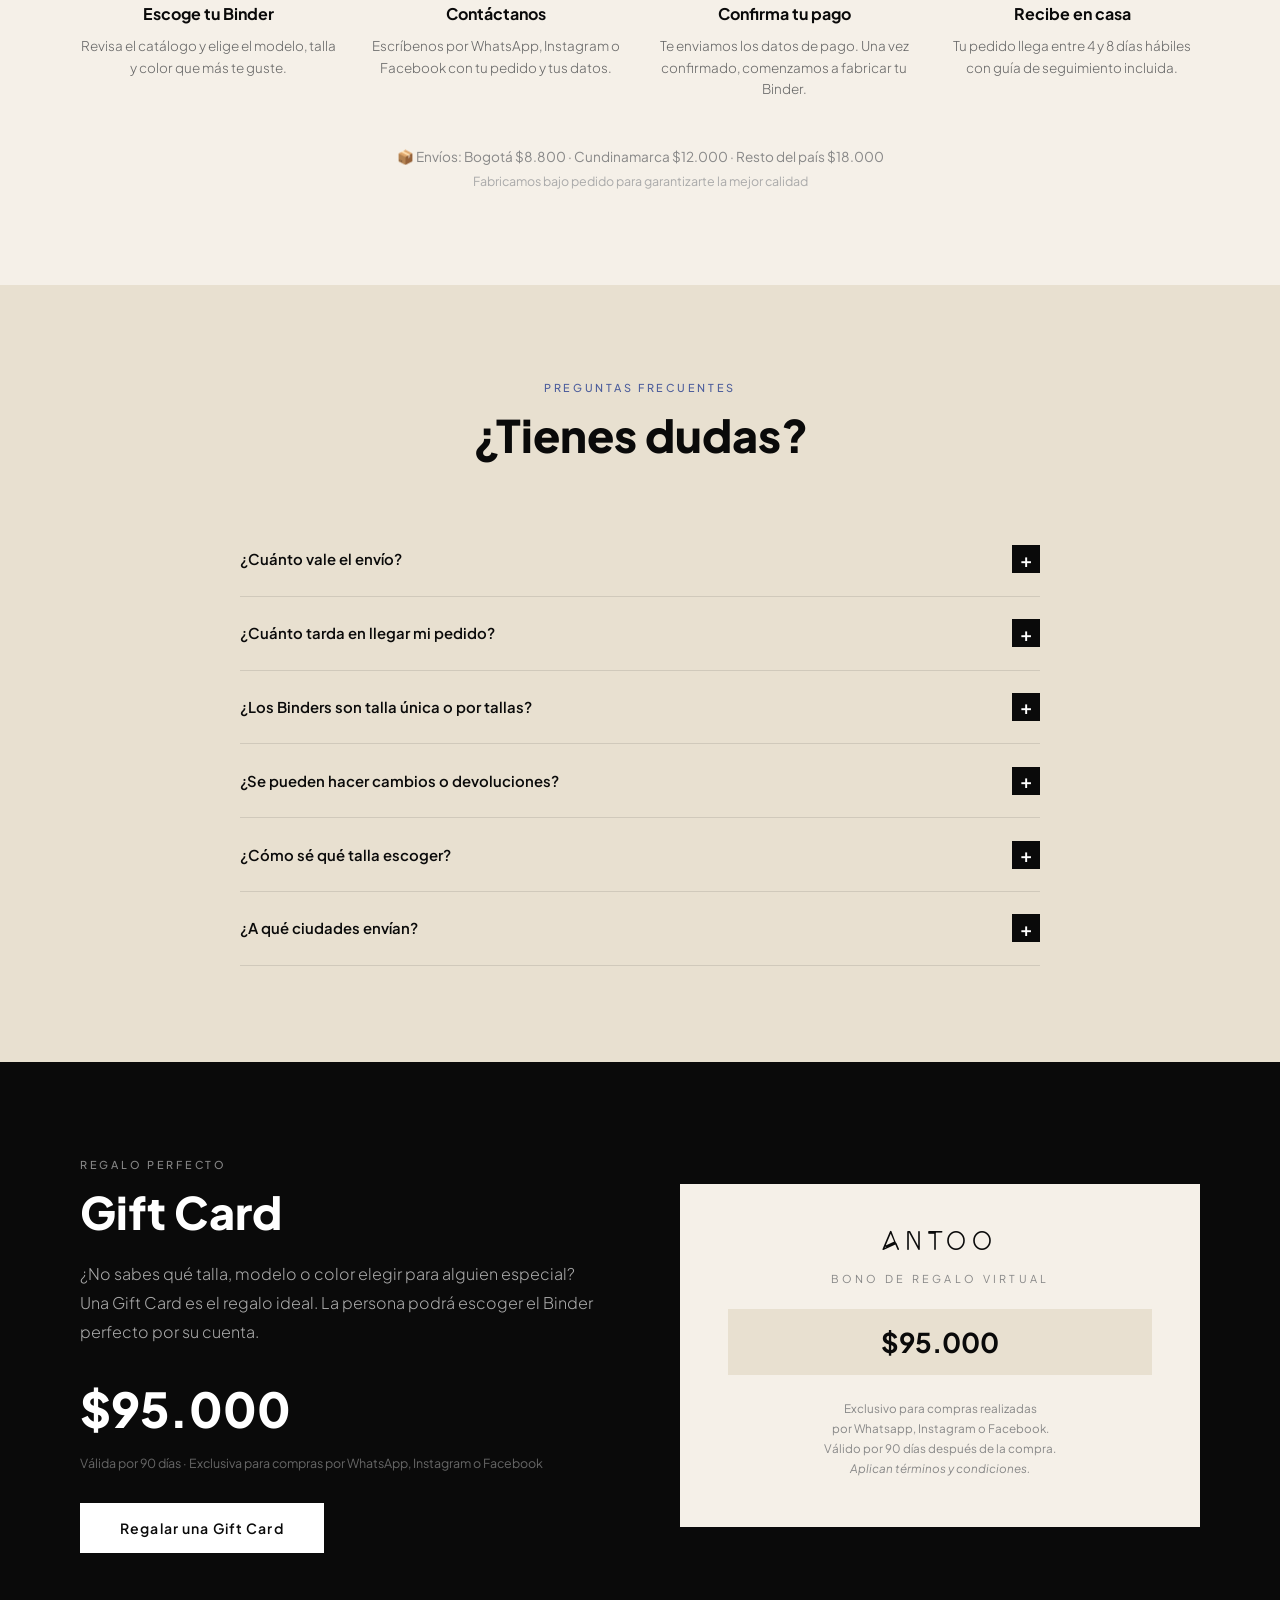
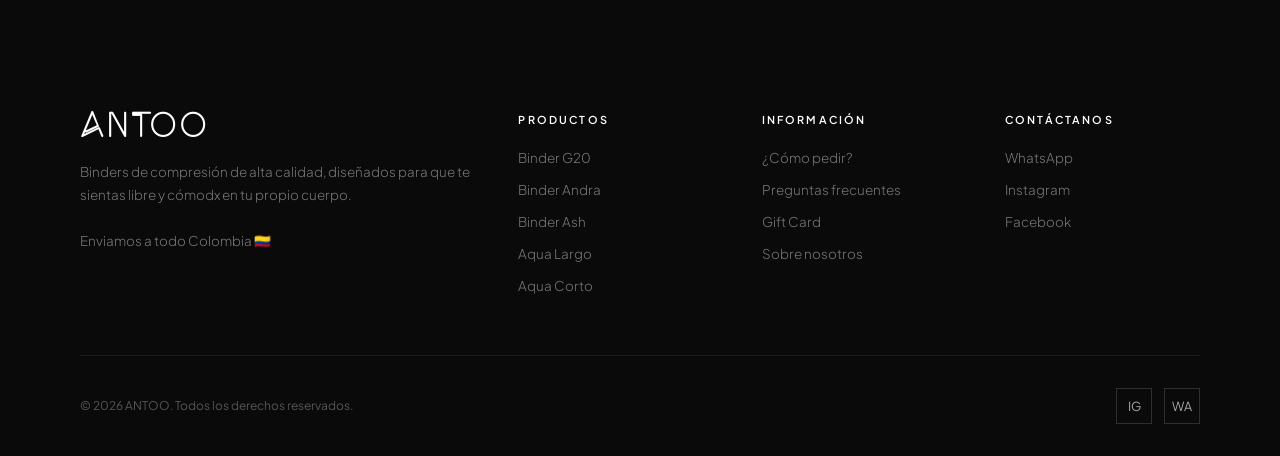
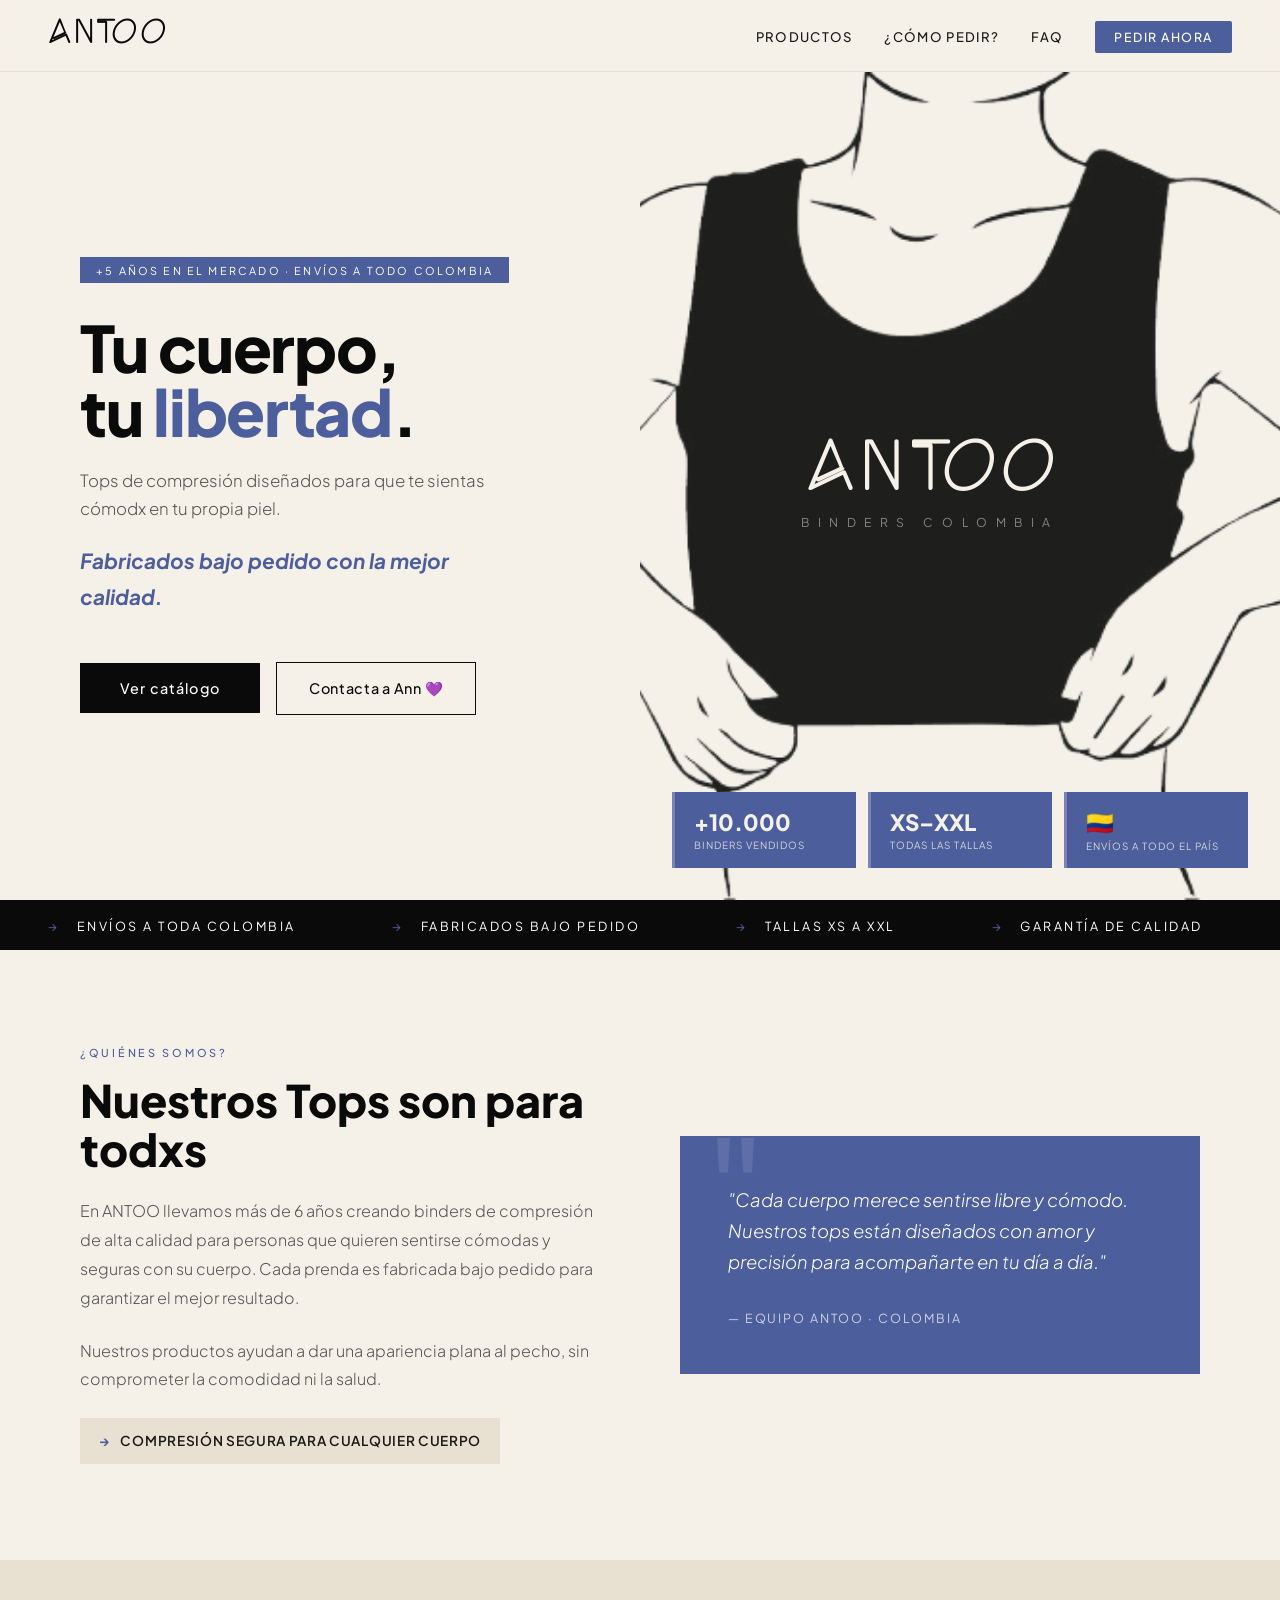
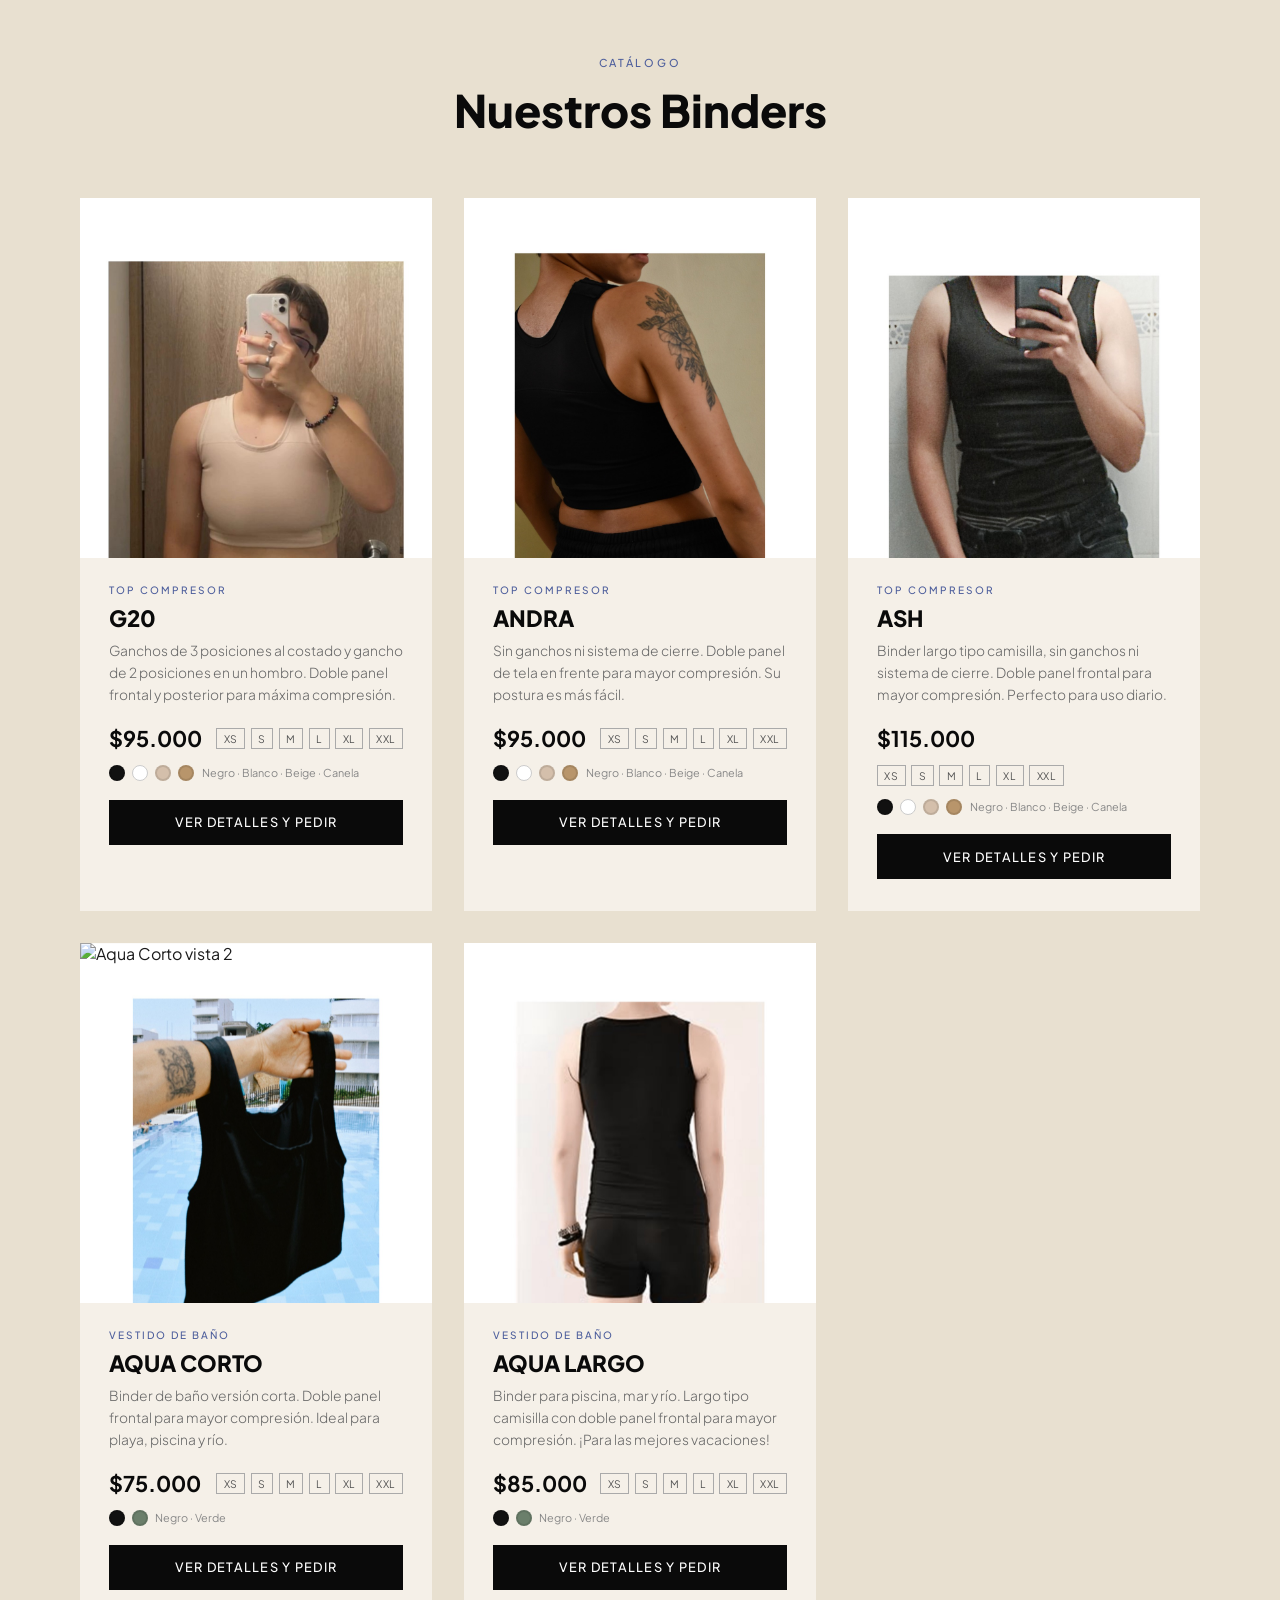
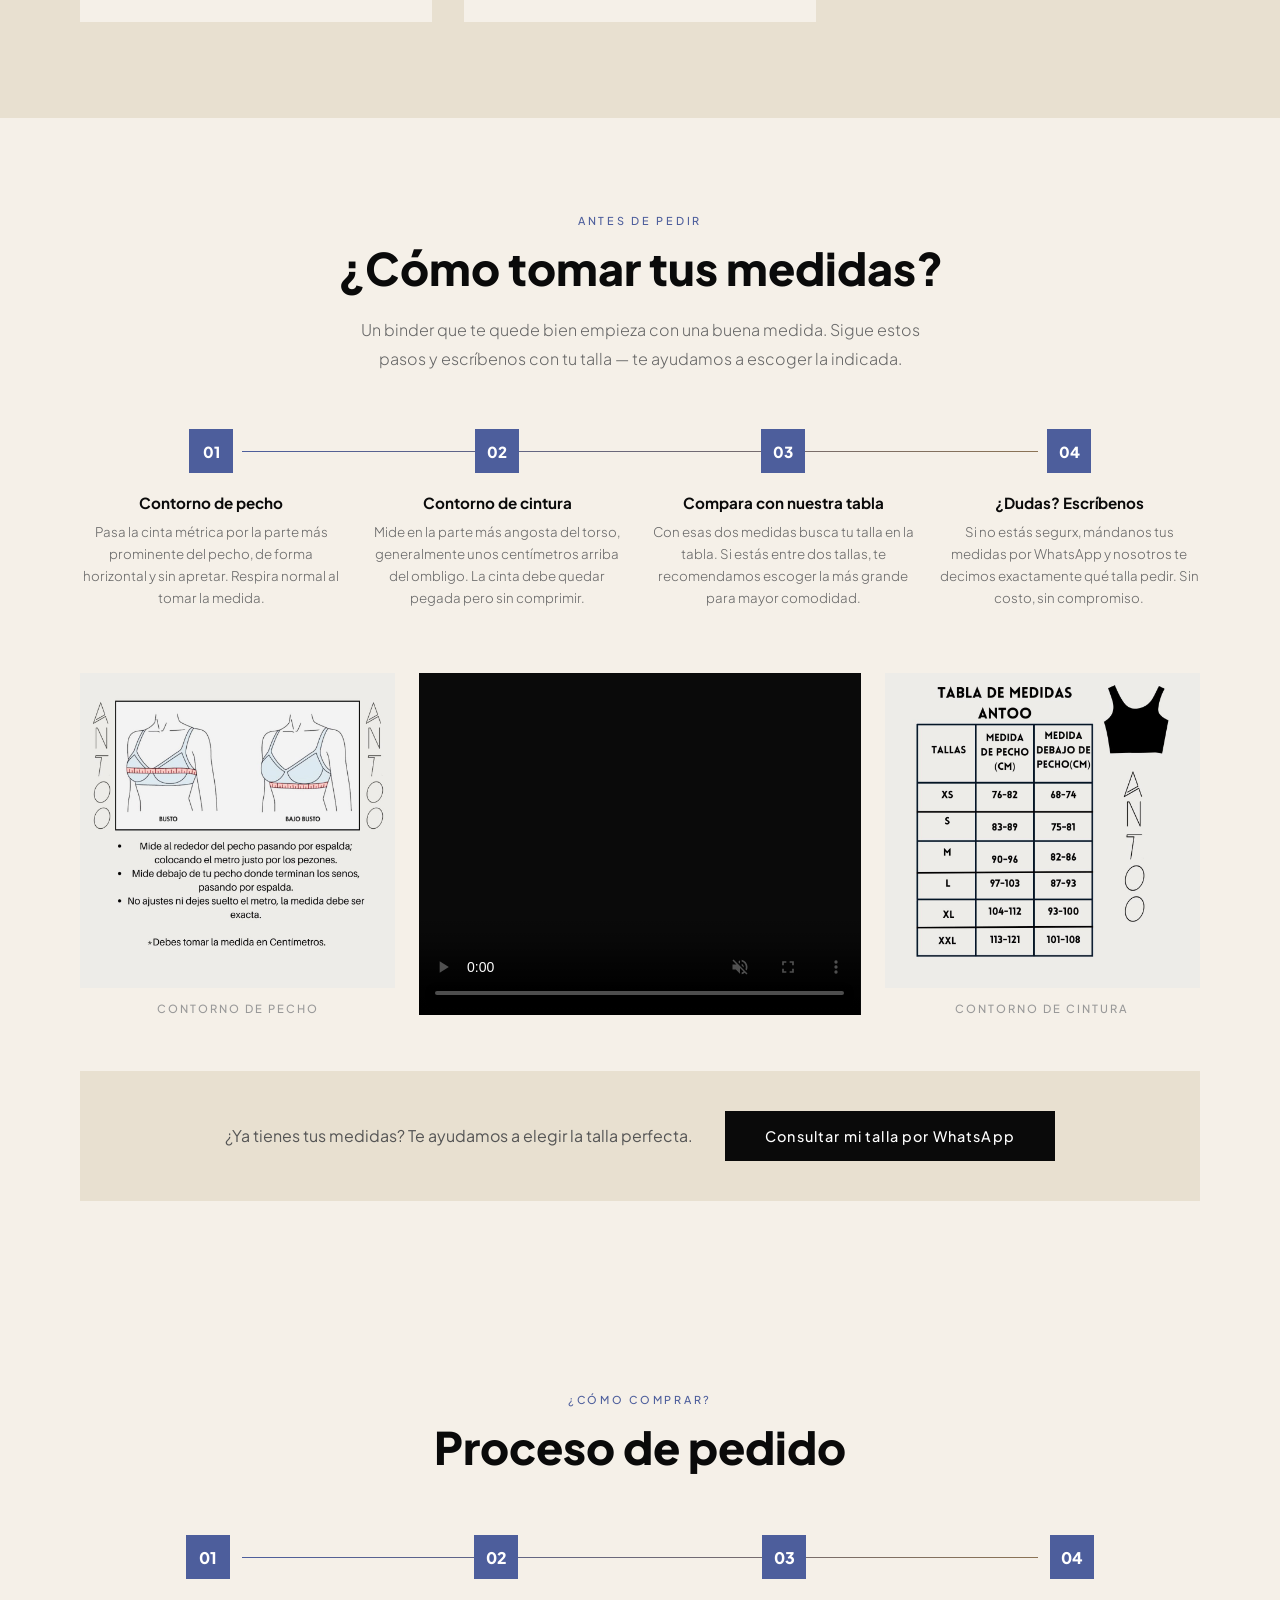
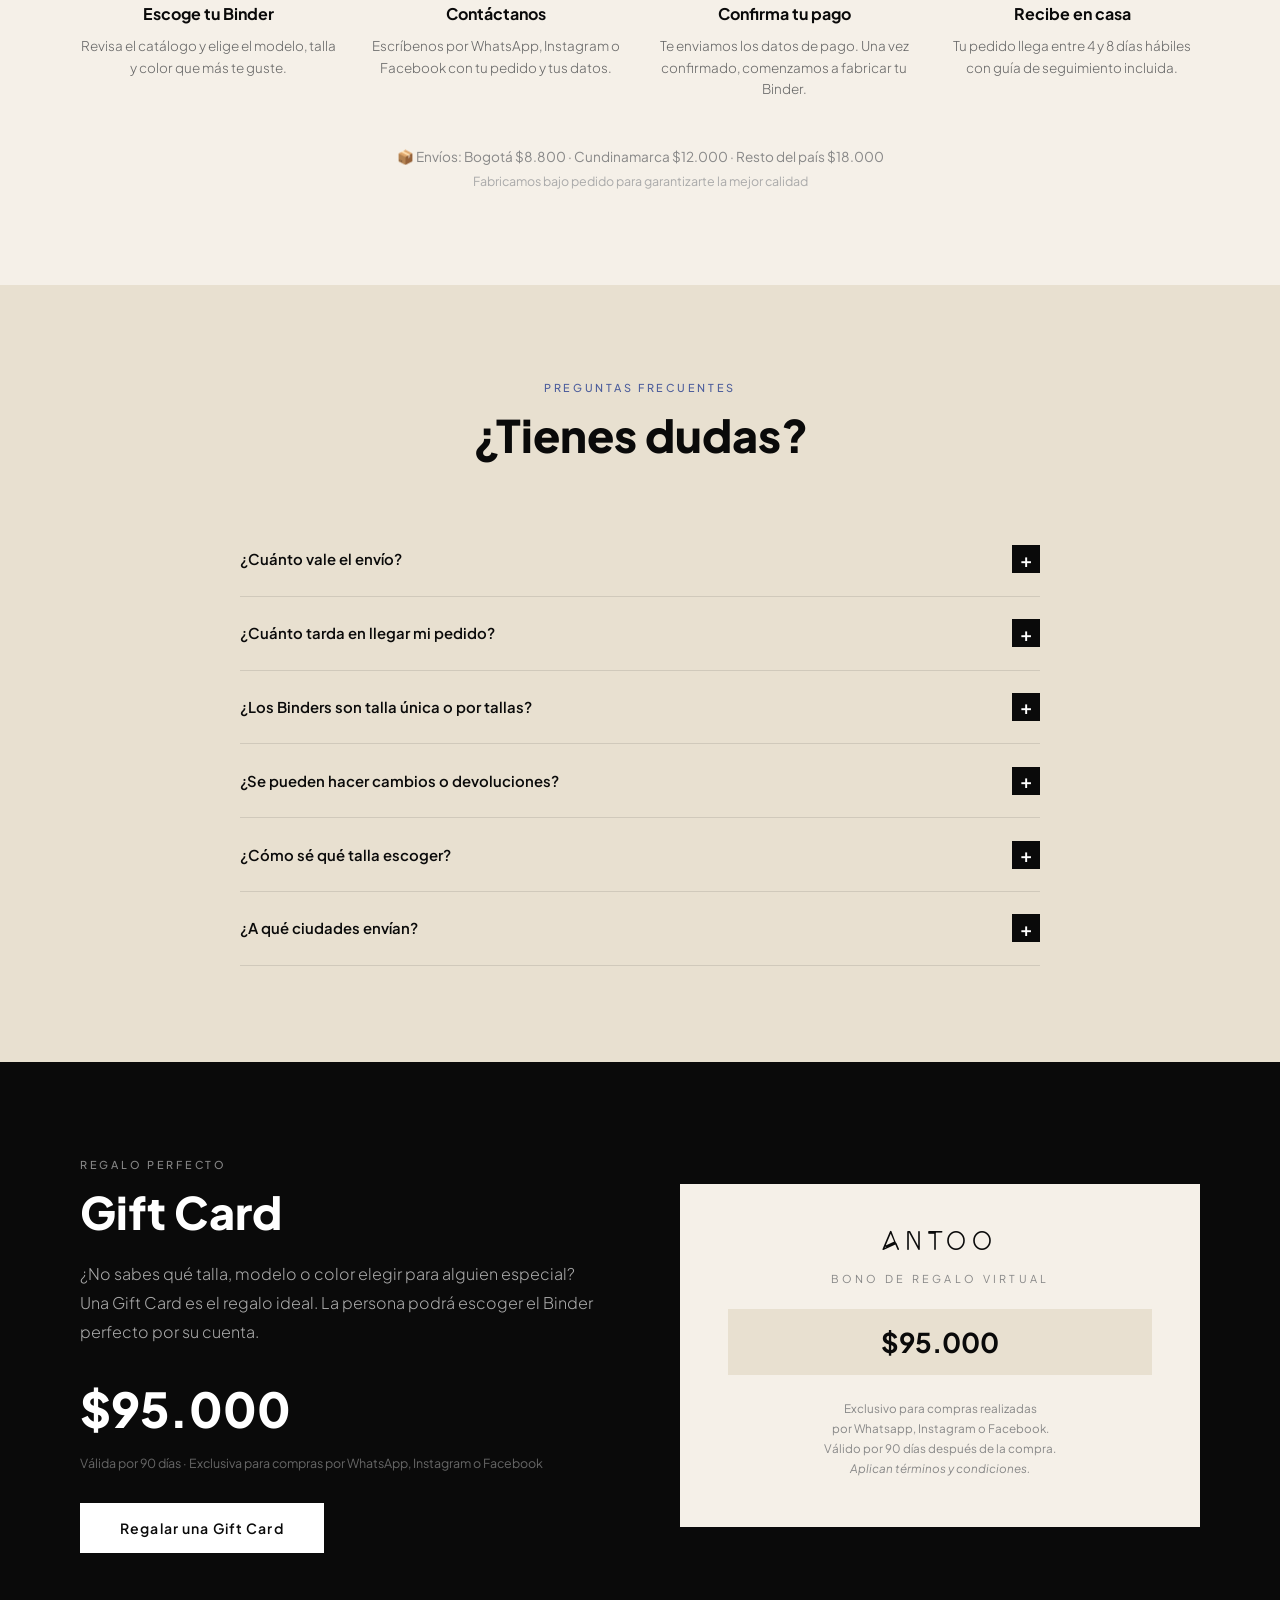
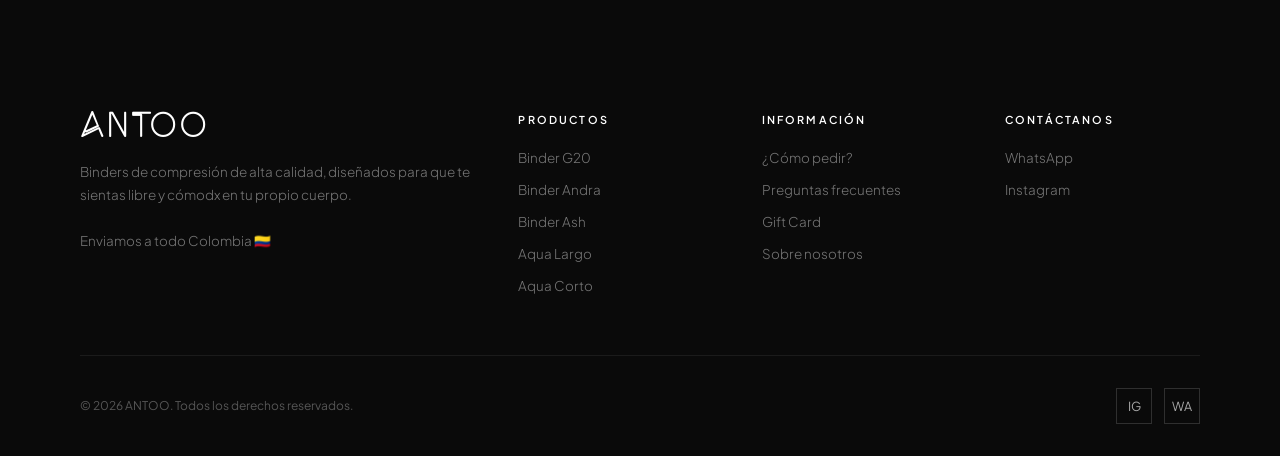
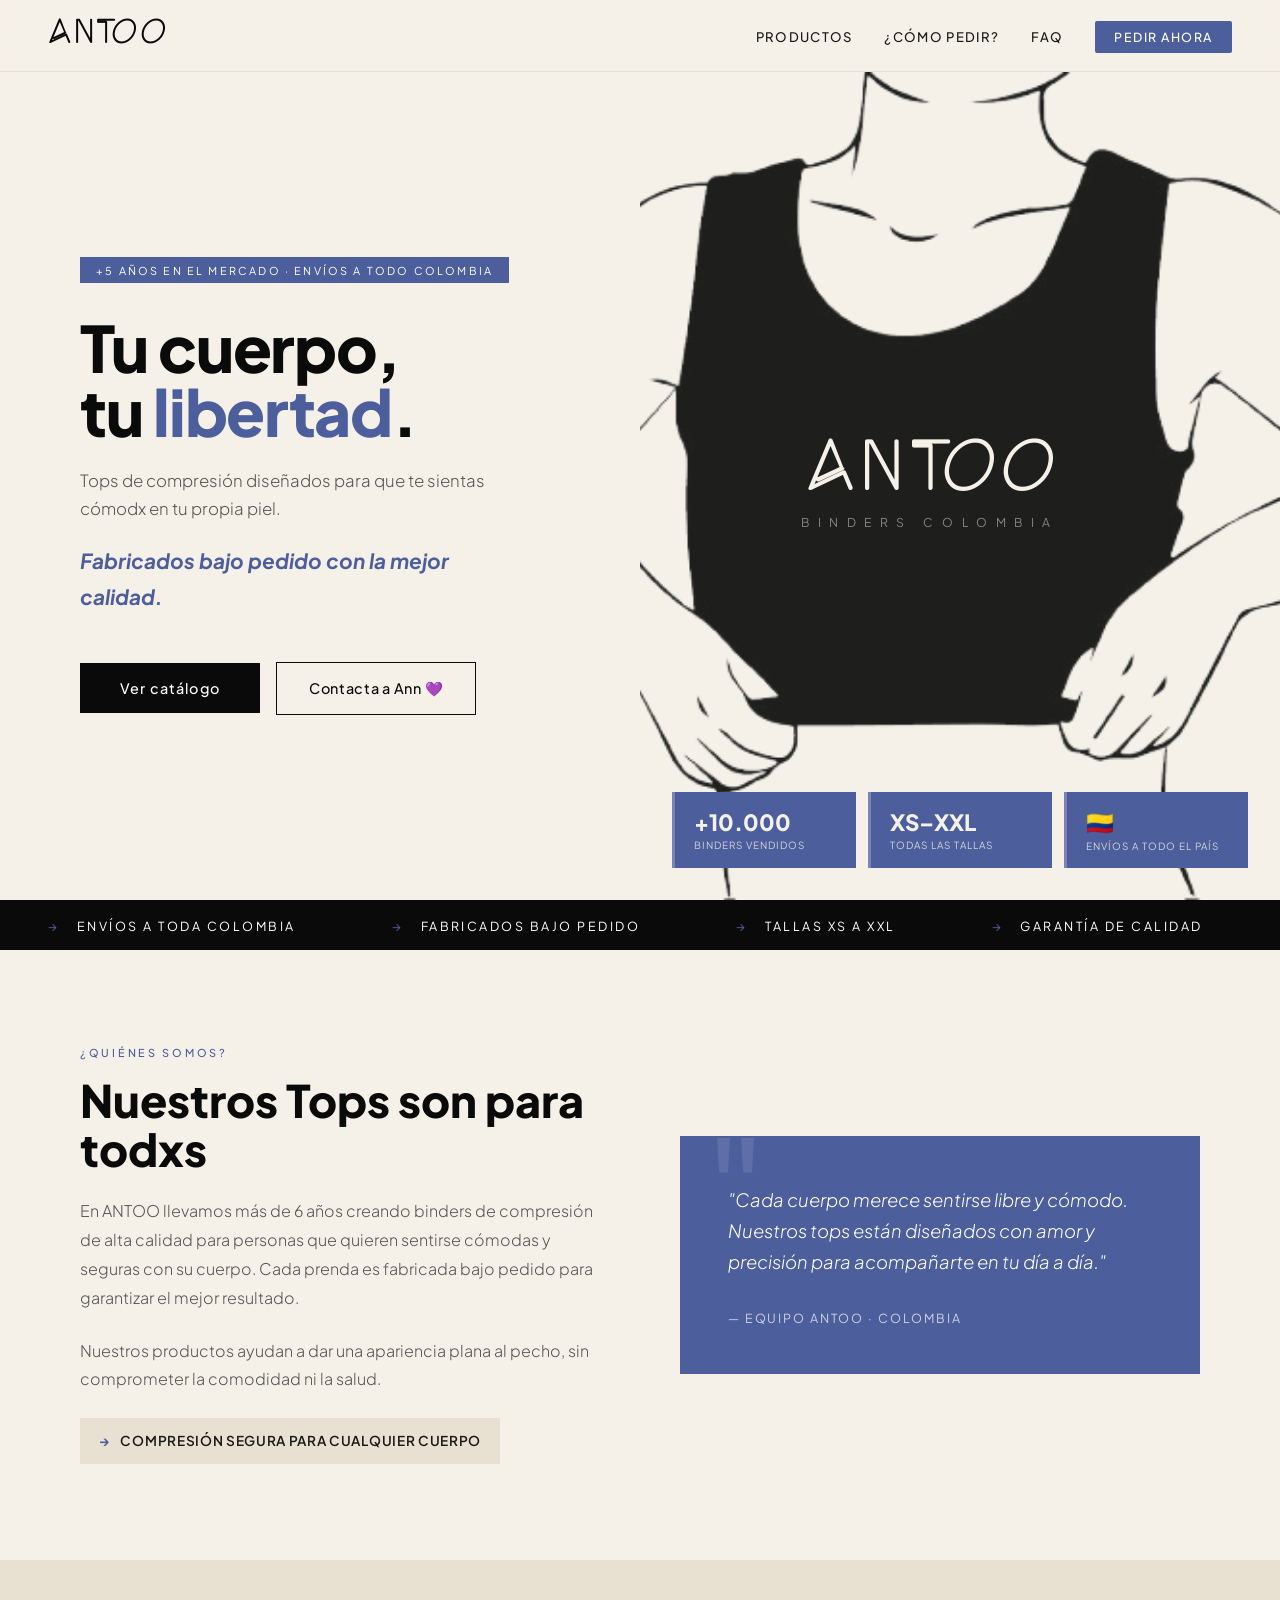
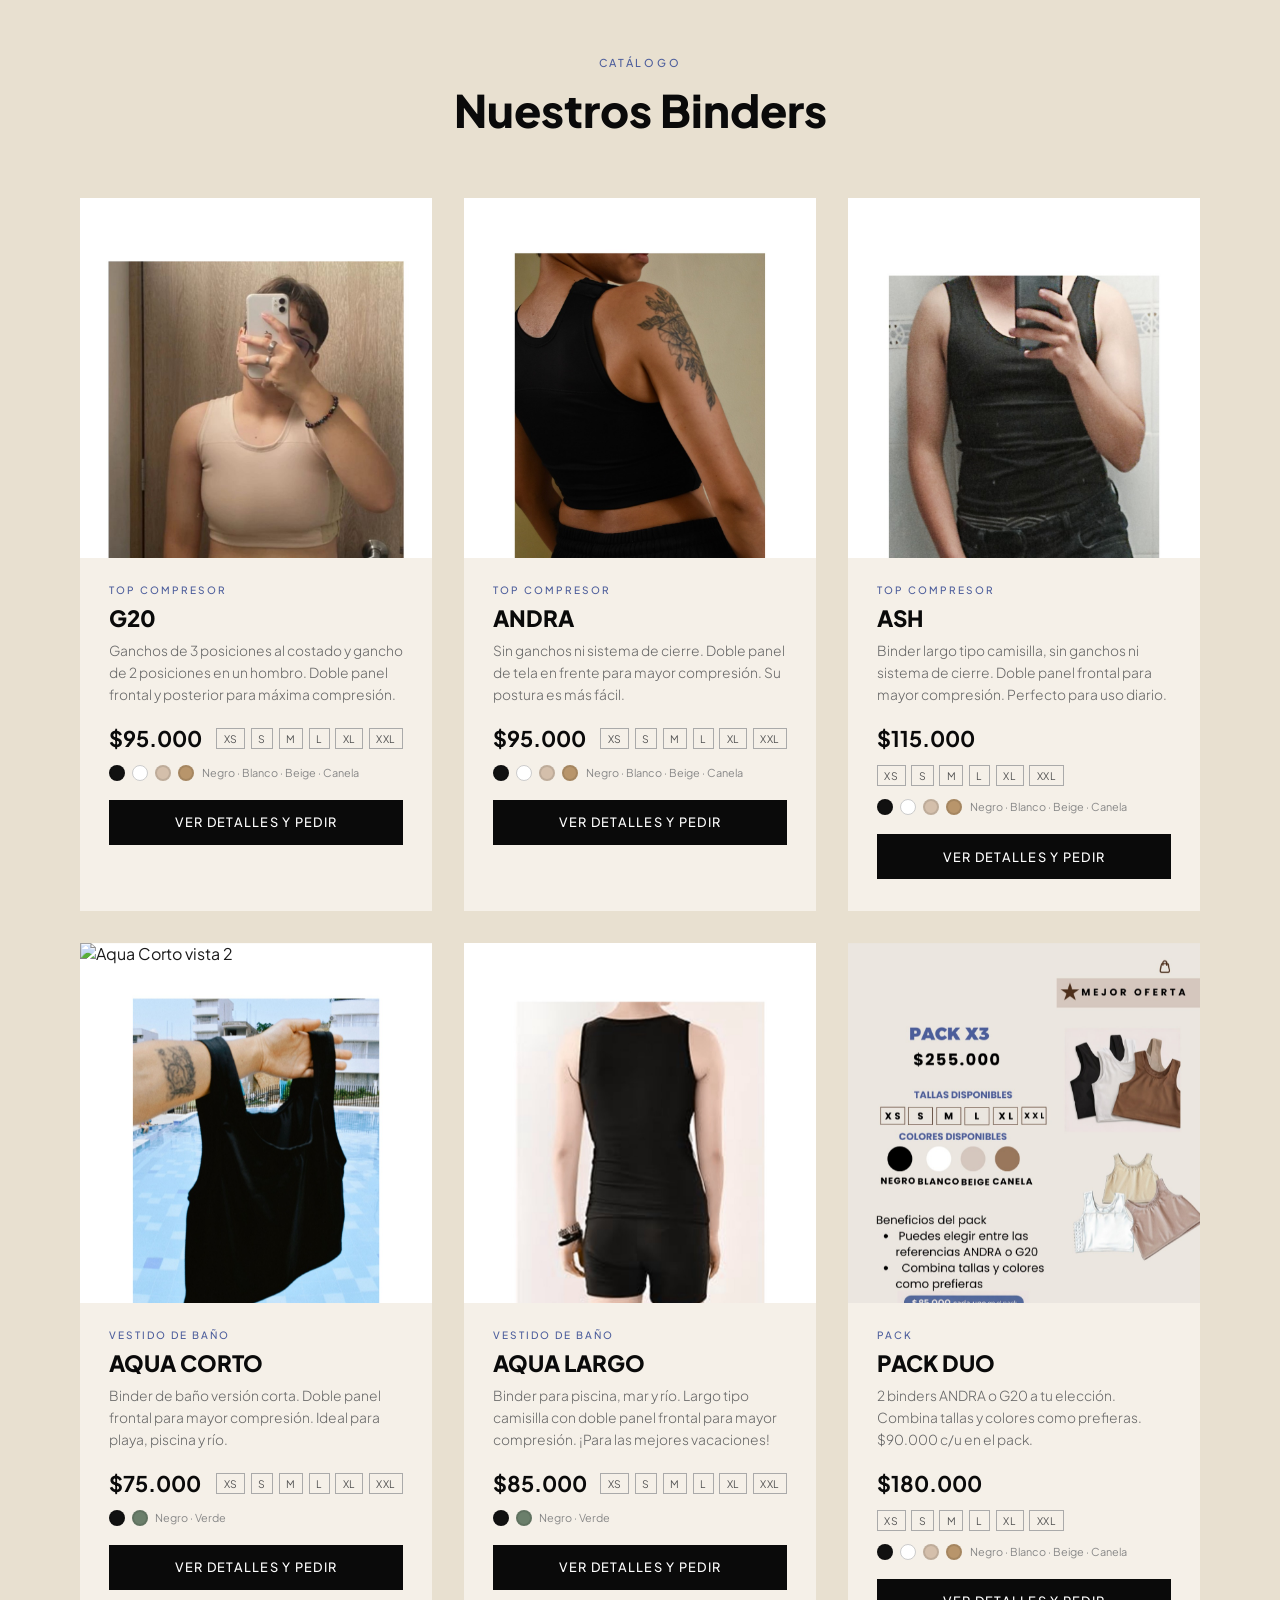
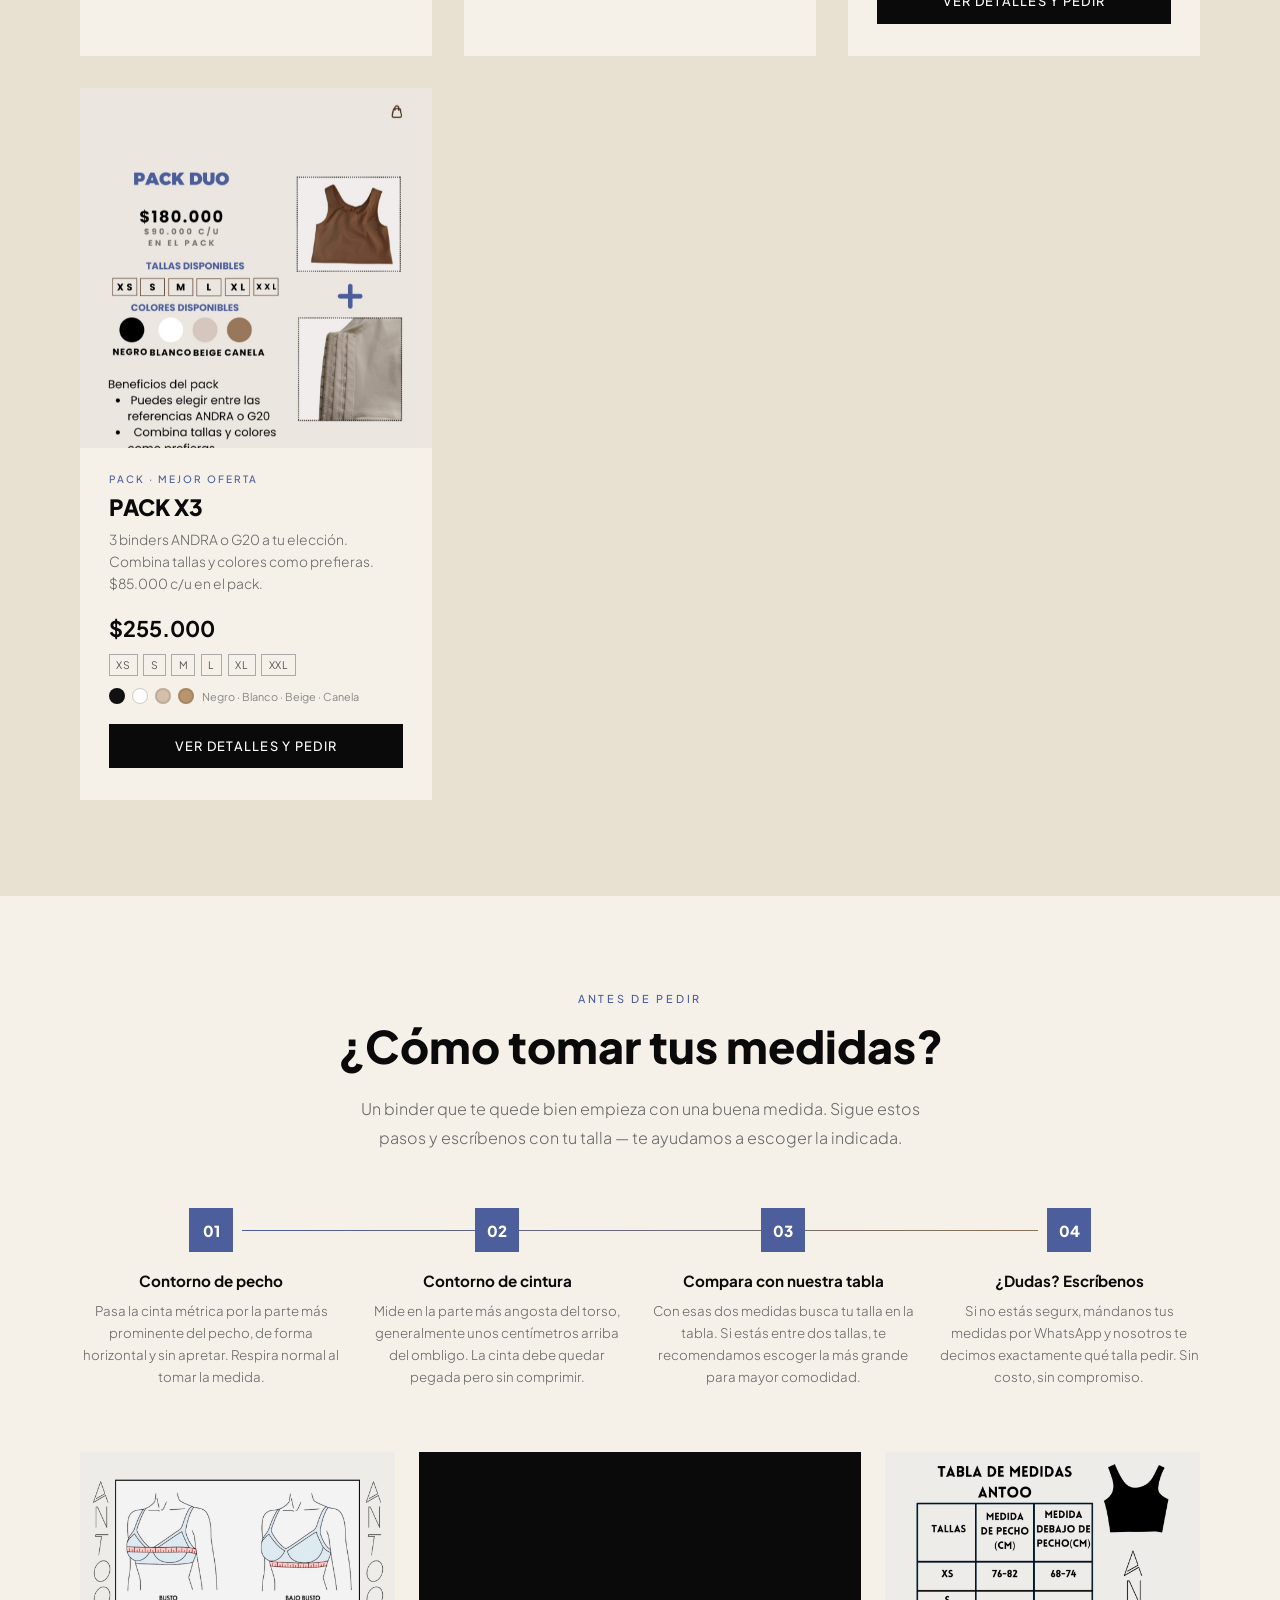
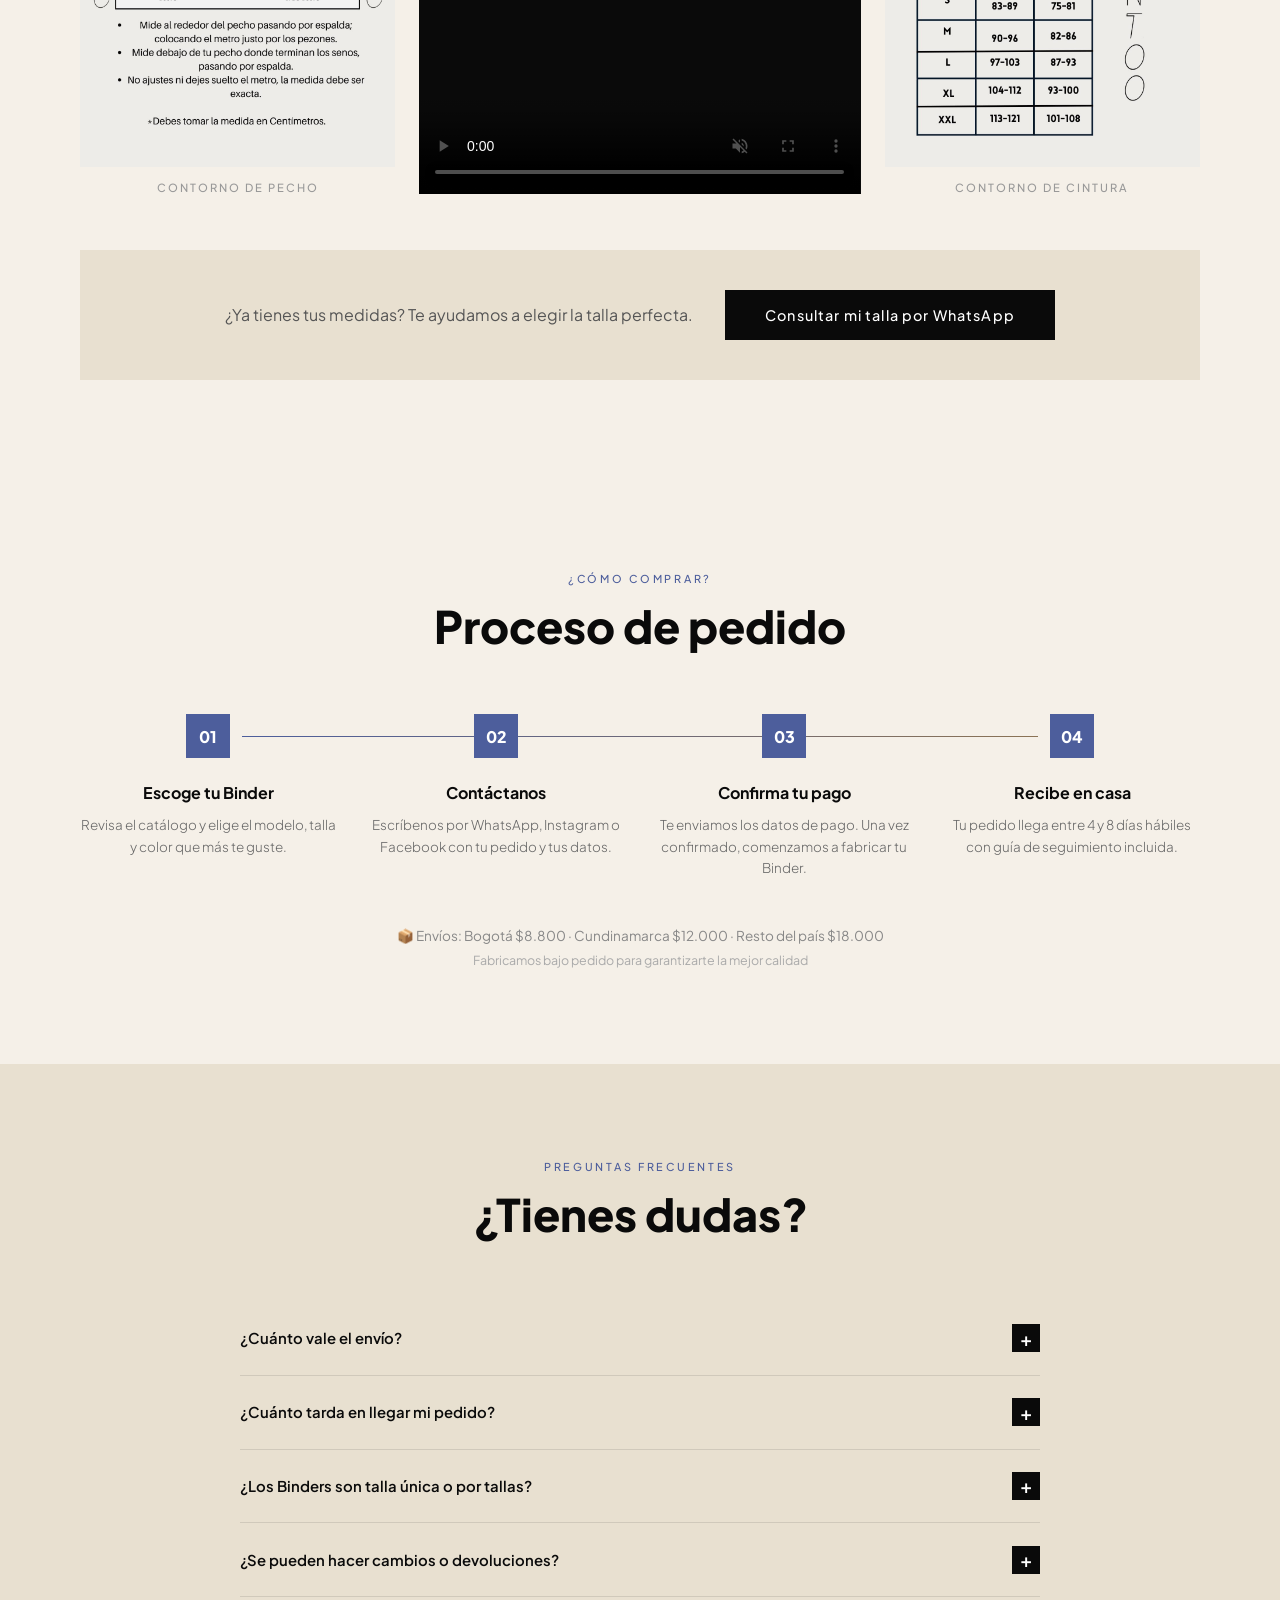
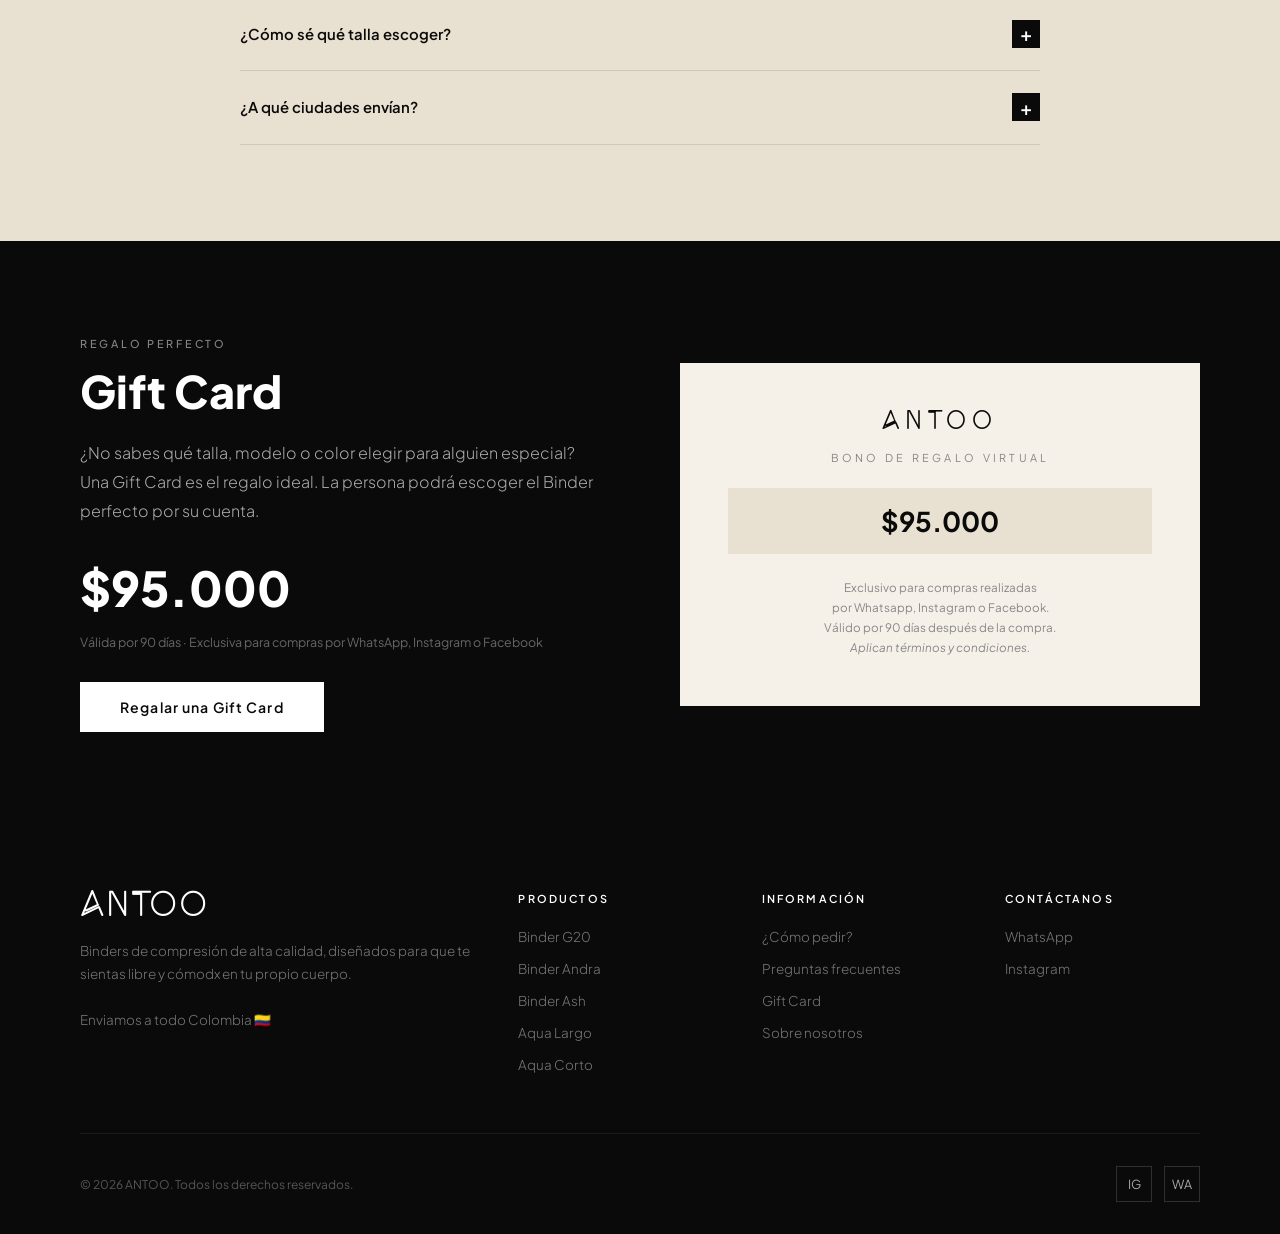
